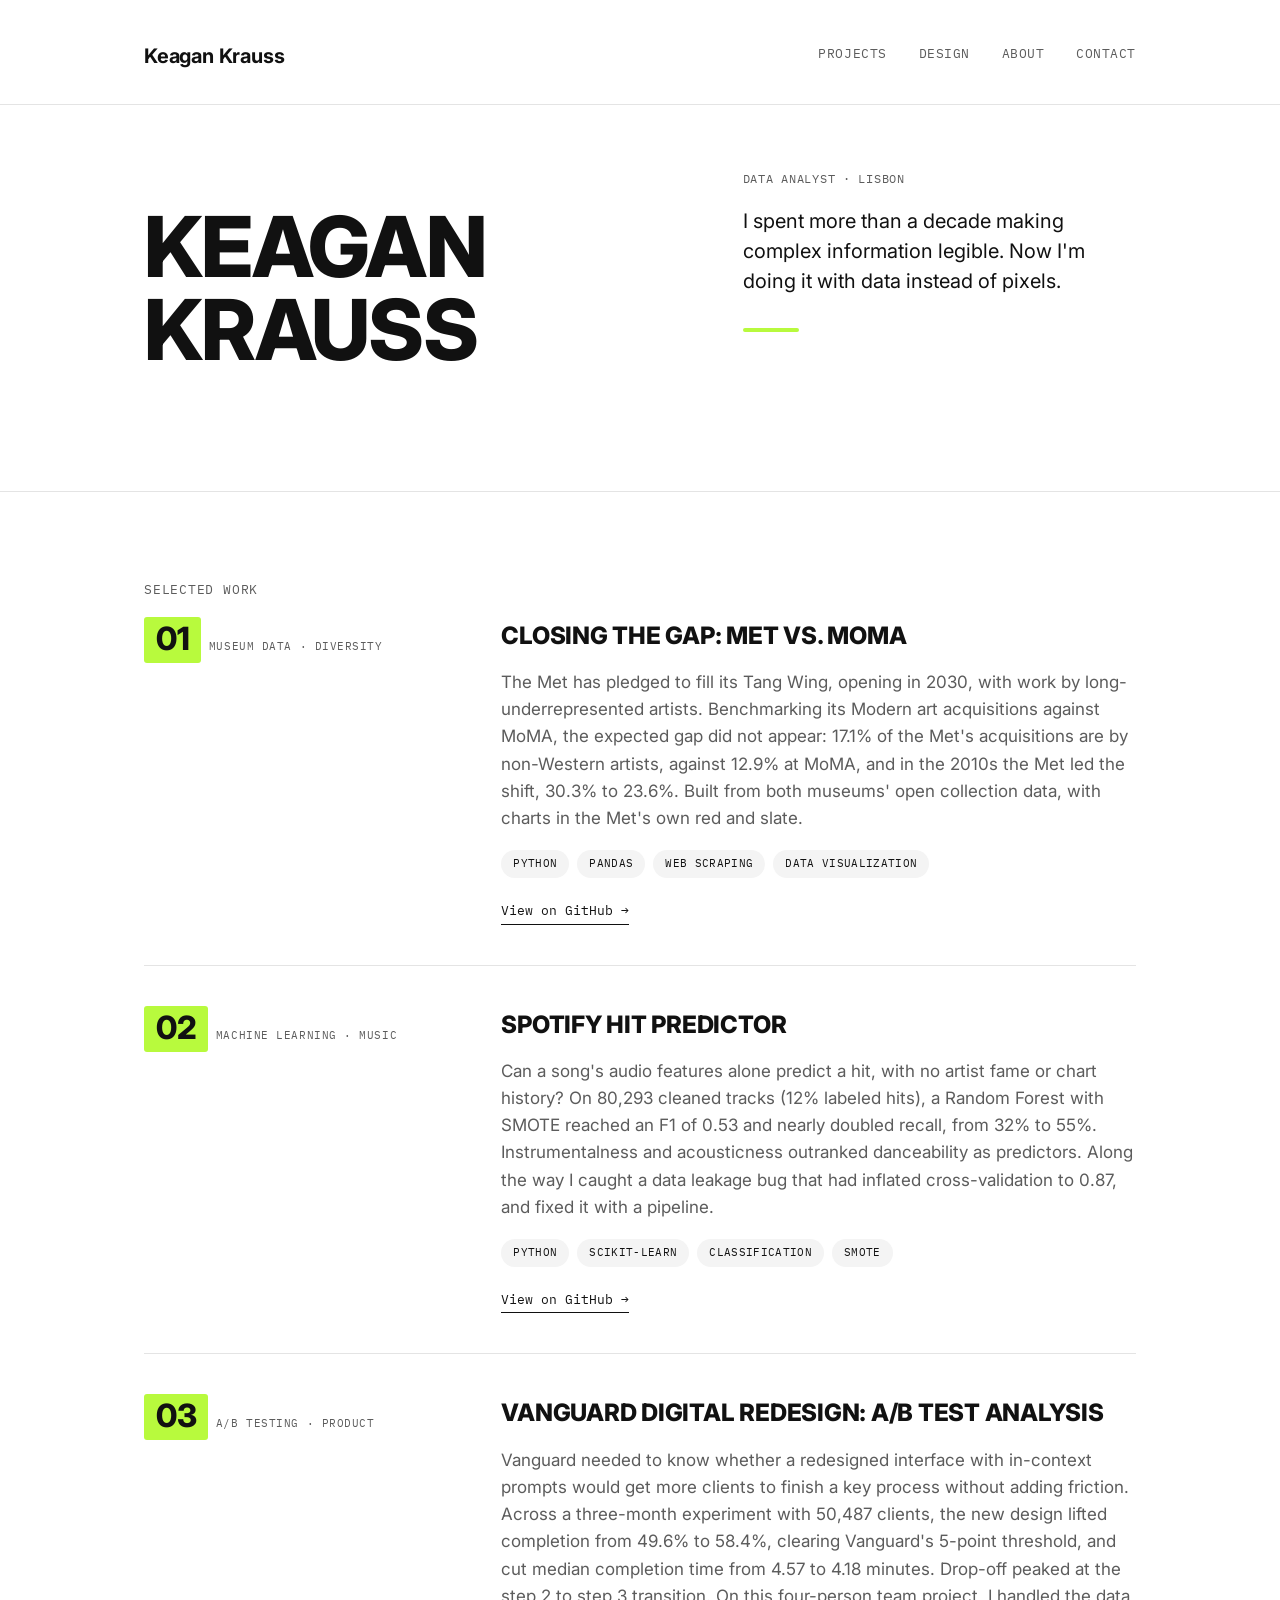
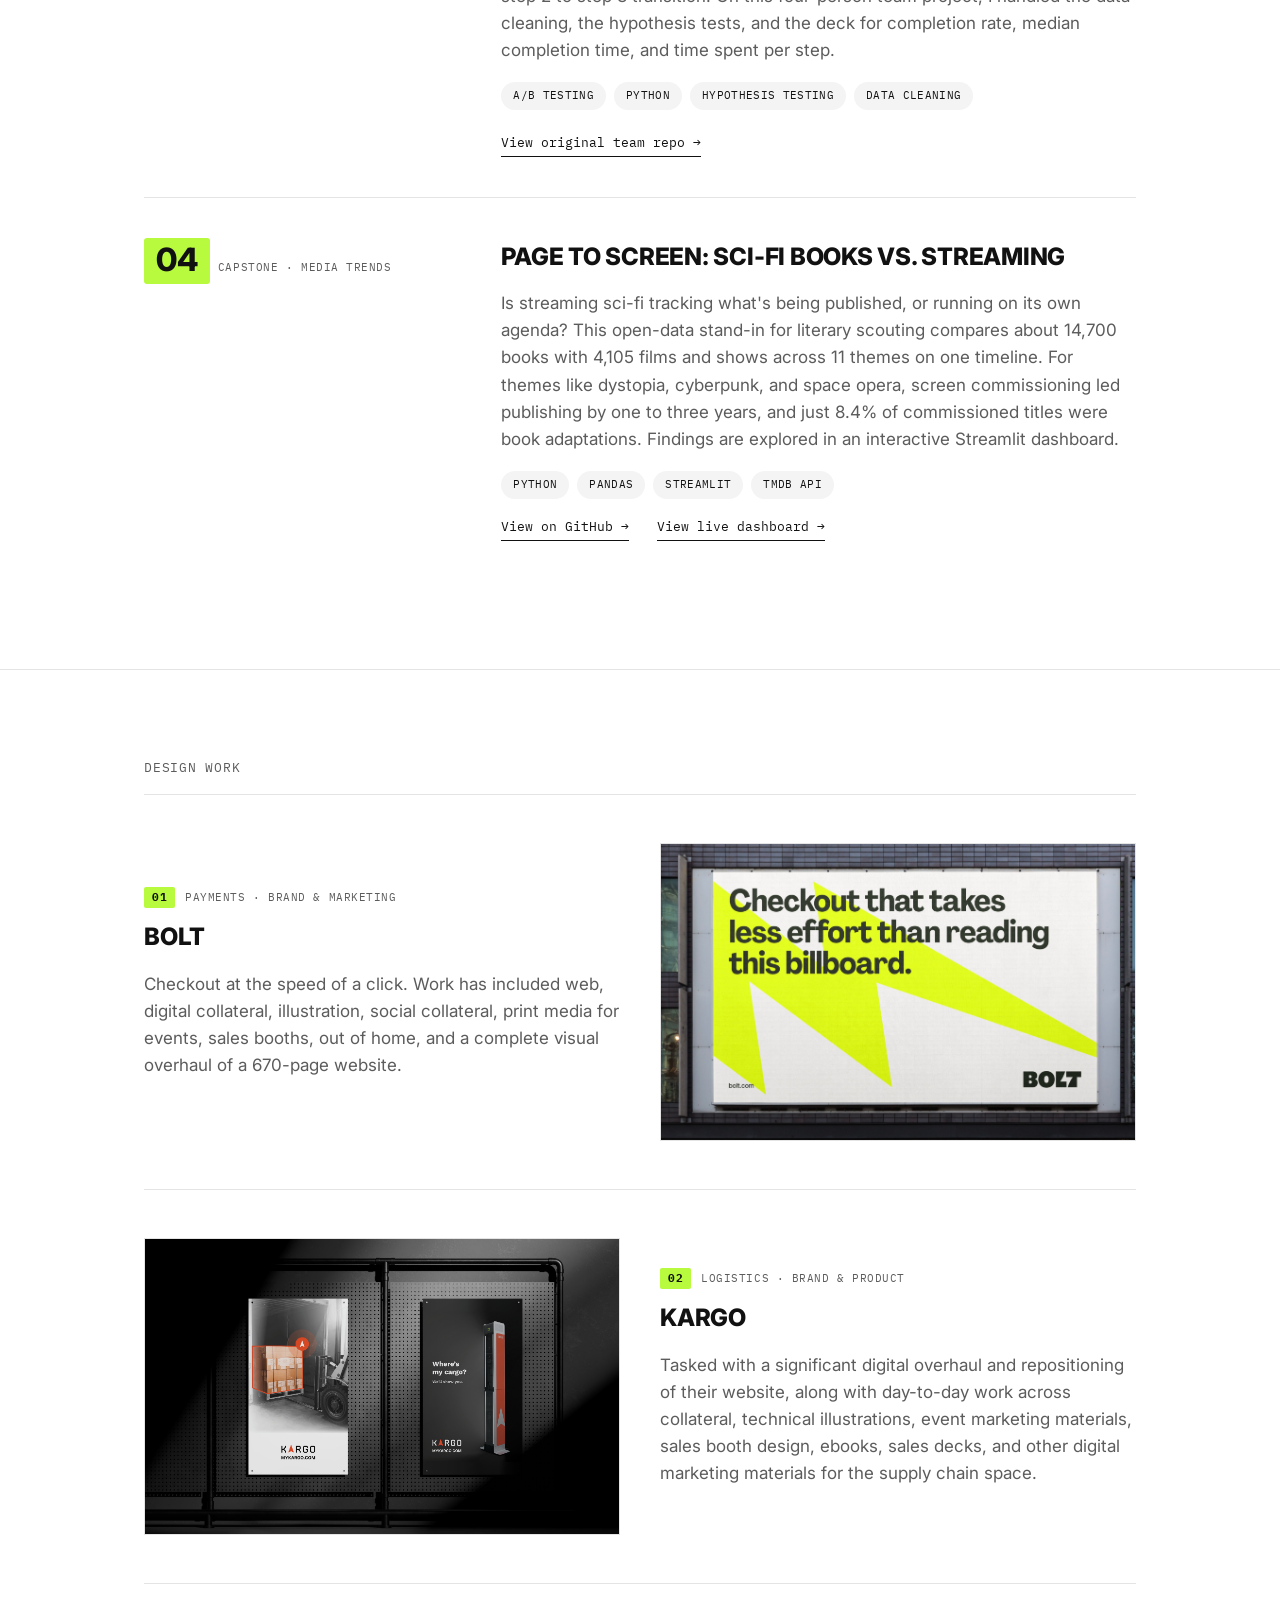
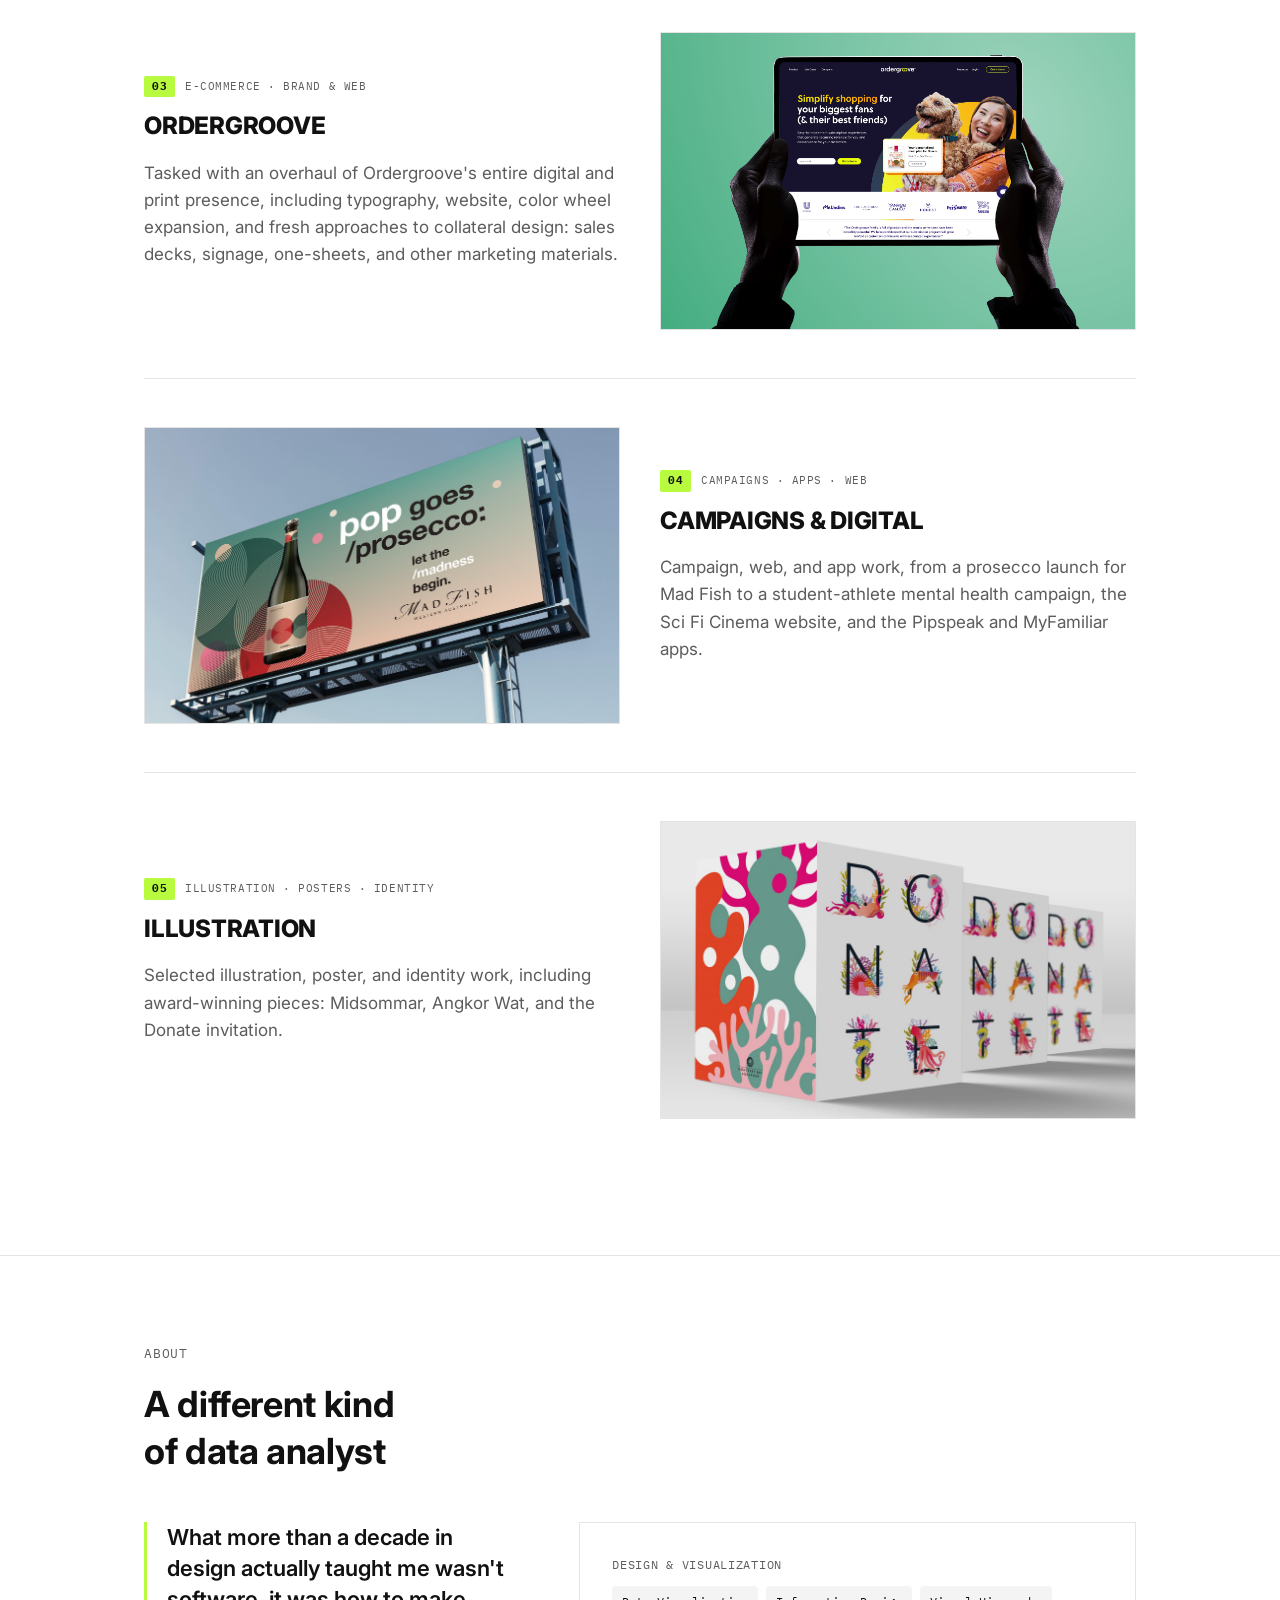
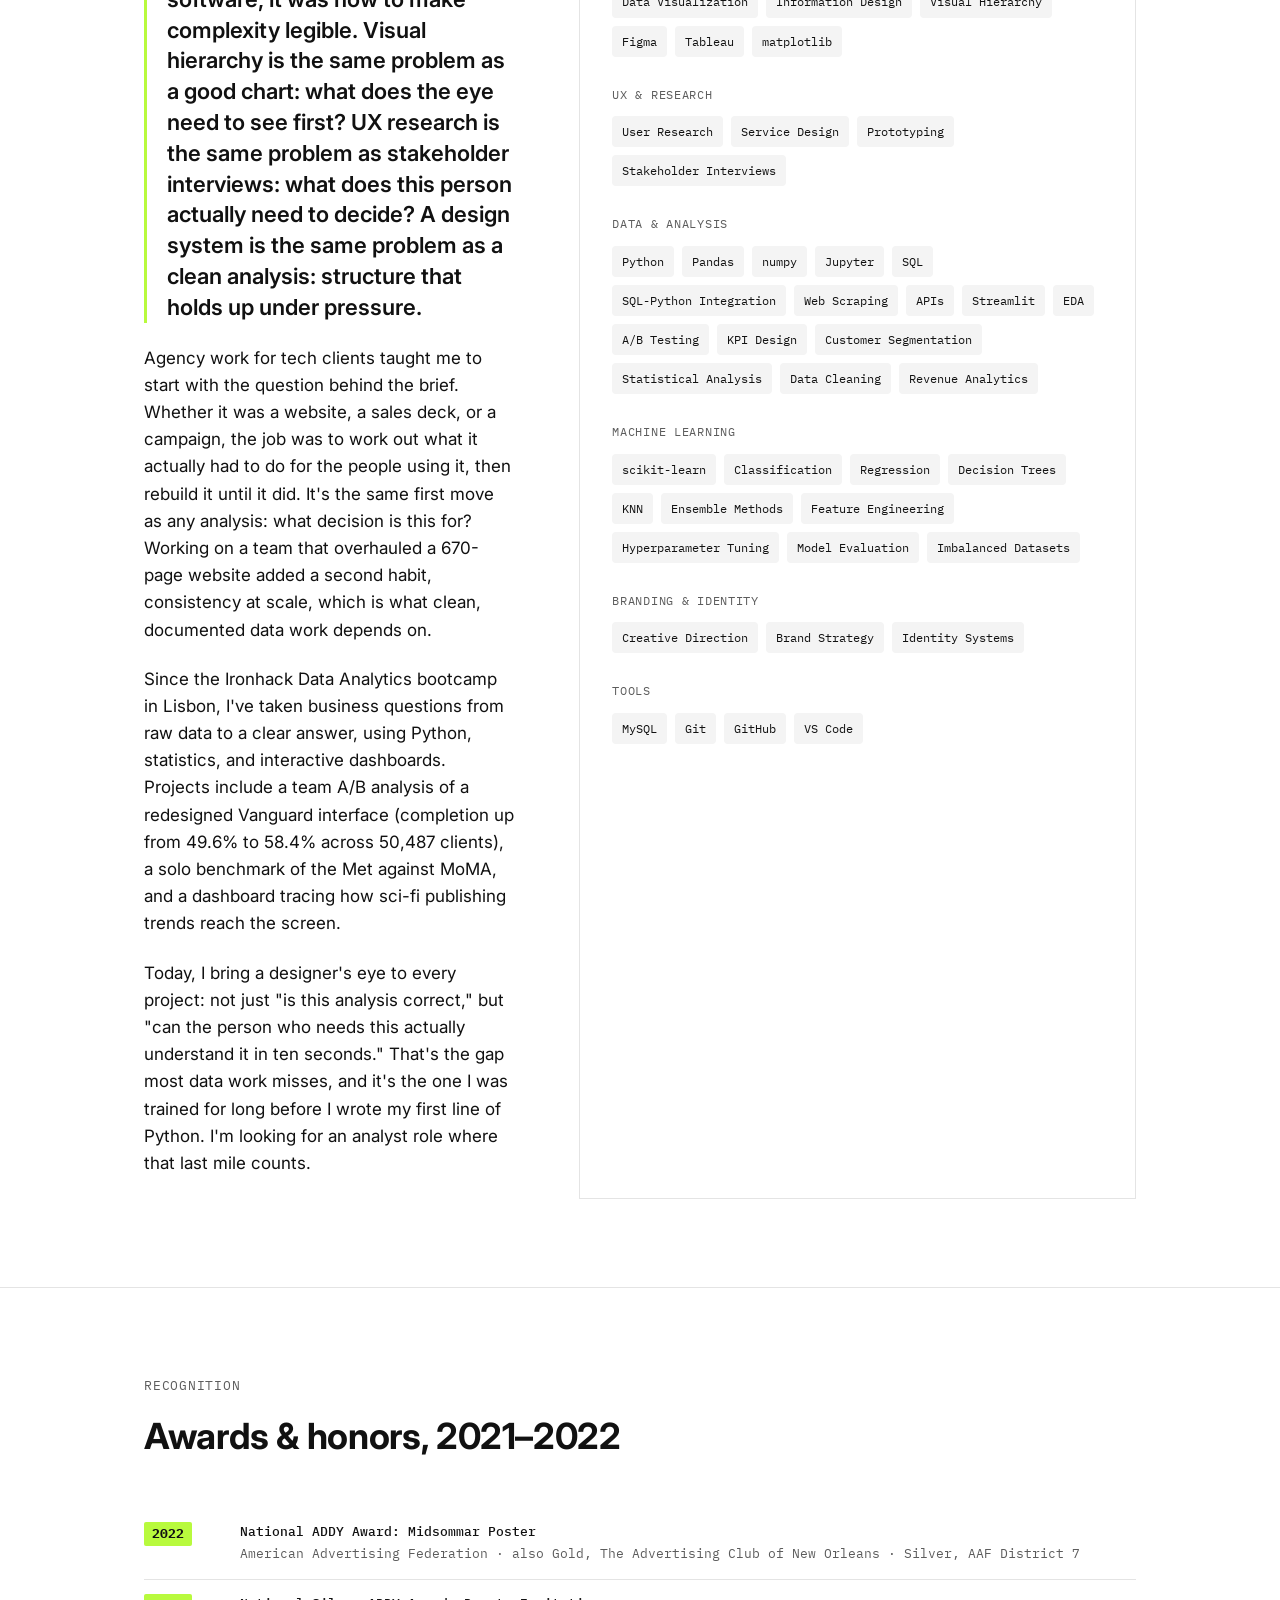
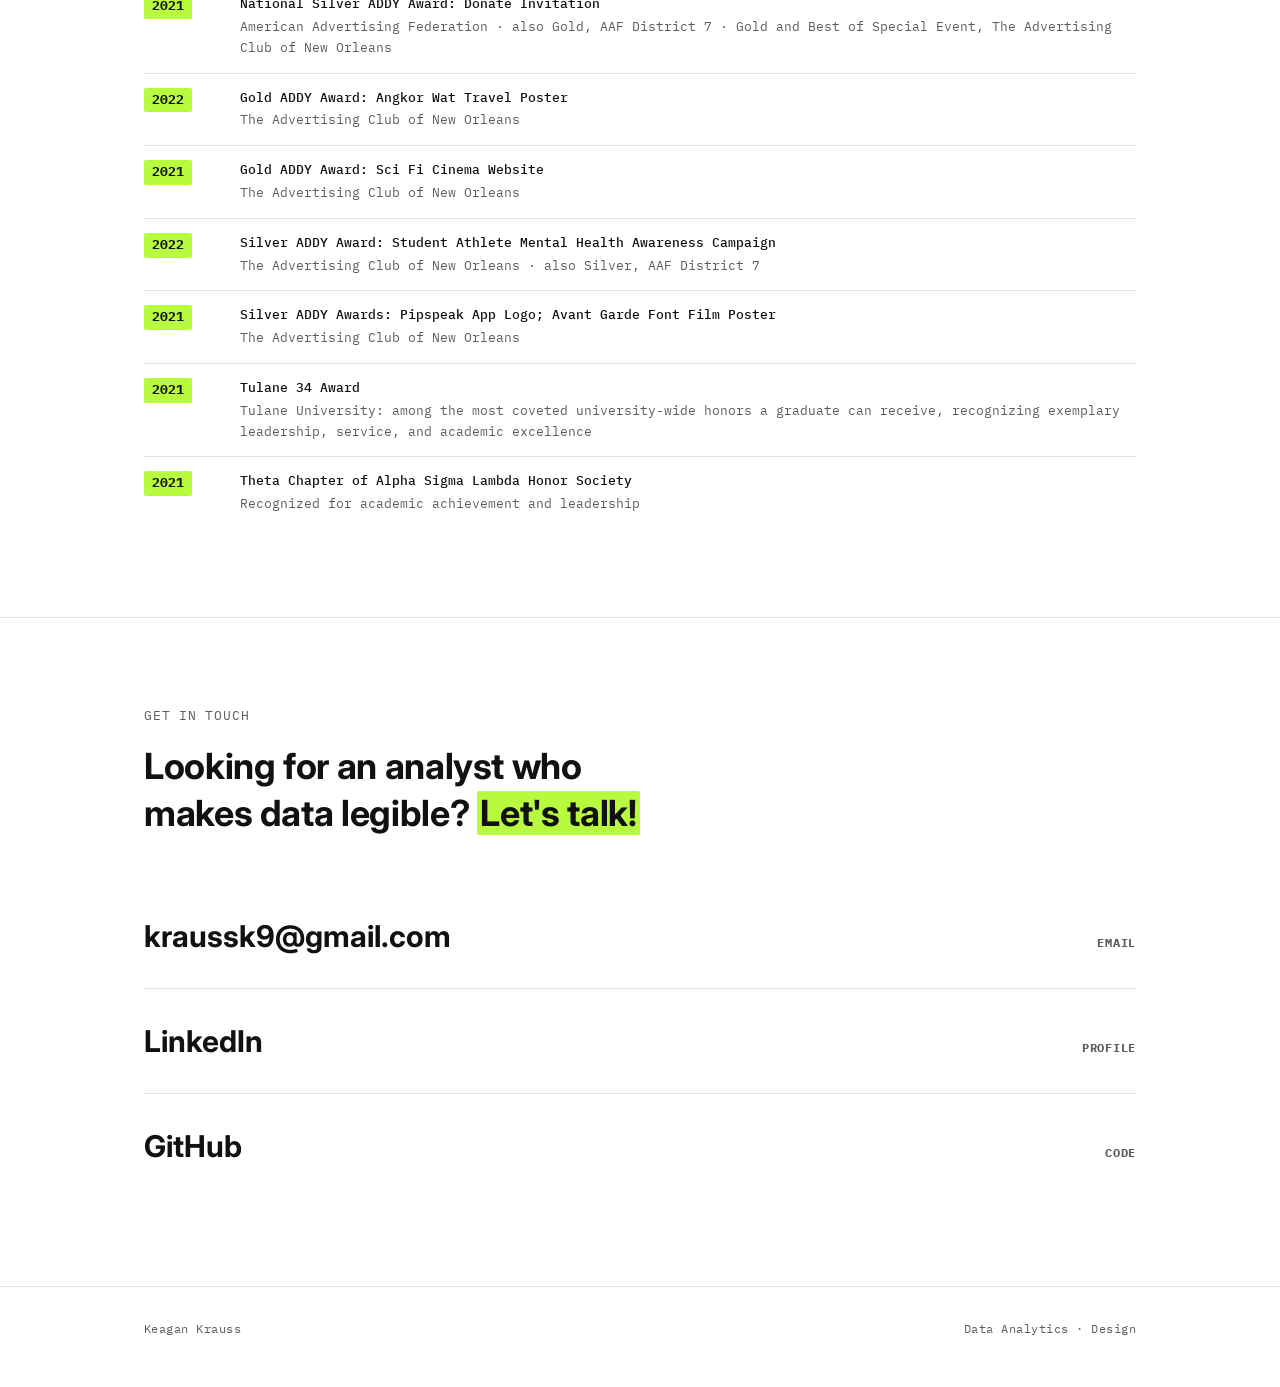
==== index.html @ 99f69b23 "Add files via upload" ====
<!DOCTYPE html>
<html lang="en">
<head>
<meta charset="UTF-8">
<meta name="viewport" content="width=device-width, initial-scale=1.0">
<title>Keagan Krauss | Data Analyst</title>
<meta name="description" content="Keagan Krauss, data analyst with more than a decade of design experience. Projects, design work, and background.">
<link rel="preconnect" href="https://fonts.googleapis.com">
<link rel="preconnect" href="https://fonts.gstatic.com" crossorigin>
<link href="https://fonts.googleapis.com/css2?family=Inter:wght@400;500;600;700;800&family=IBM+Plex+Mono:wght@400;500&display=swap" rel="stylesheet">
<link rel="stylesheet" href="css/style.css">
</head>
<body>

<header class="site-header">
  <div class="wrap">
    <a href="#top" class="wordmark">Keagan <span>Krauss</span></a>
    <nav class="site-nav">
      <a href="#projects">Projects</a>
      <a href="#design">Design</a>
      <a href="#about">About</a>
      <a href="#contact">Contact</a>
    </nav>
  </div>
</header>

<main>

  <!-- ========== HERO ========== -->
  <section class="hero" id="top">
    <div class="wrap">
      <div class="hero-grid">
        <p class="hero-eyebrow">Data Analyst · Lisbon</p>
        <h1 class="hero-name">Keagan<span>Krauss</span></h1>
        <div class="hero-side">
          <p class="hero-lede">
            I spent more than a decade making complex information
            legible. Now I'm doing it with data instead of pixels.
          </p>
          <hr class="hairline">
        </div>
      </div>
    </div>
  </section>

  <!-- ========== PROJECTS ========== -->
  <section id="projects">
    <div class="wrap">
      <p class="section-eyebrow">Selected Work</p>

      <div class="project-list">

        <article class="project-card" id="met-analysis">
          <div class="project-meta">
            <span class="index">01</span>
            Museum data · Diversity
          </div>
          <div>
            <h2 class="project-title">Closing the Gap: Met vs. MoMA</h2>
            <p class="project-desc">
              The Met has pledged to fill its Tang Wing, opening in 2030, with work by long-underrepresented artists. Benchmarking its Modern art acquisitions against MoMA, the expected gap did not appear: 17.1% of the Met's acquisitions are by non-Western artists, against 12.9% at MoMA, and in the 2010s the Met led the shift, 30.3% to 23.6%. Built from both museums' open collection data, with charts in the Met's own red and slate.
            </p>
            <ul class="project-tags">
              <li>Python</li>
              <li>Pandas</li>
              <li>Web Scraping</li>
              <li>Data Visualization</li>
            </ul>
            <a class="project-link" href="https://github.com/kraussk9/Met-Strategic-Acquisition-Analysis" target="_blank" rel="noopener">View on GitHub →</a>
          </div>
        </article>

        <article class="project-card" id="spotify-predictor">
          <div class="project-meta">
            <span class="index">02</span>
            Machine learning · Music
          </div>
          <div>
            <h2 class="project-title">Spotify Hit Predictor</h2>
            <p class="project-desc">
              Can a song's audio features alone predict a hit, with no artist fame or chart history? On 80,293 cleaned tracks (12% labeled hits), a Random Forest with SMOTE reached an F1 of 0.53 and nearly doubled recall, from 32% to 55%. Instrumentalness and acousticness outranked danceability as predictors. Along the way I caught a data leakage bug that had inflated cross-validation to 0.87, and fixed it with a pipeline.
            </p>
            <ul class="project-tags">
              <li>Python</li>
              <li>scikit-learn</li>
              <li>Classification</li>
              <li>SMOTE</li>
            </ul>
            <a class="project-link" href="https://github.com/kraussk9/spotify-hit-predictor" target="_blank" rel="noopener">View on GitHub →</a>
          </div>
        </article>

        <article class="project-card" id="vanguard-redesign">
          <div class="project-meta">
            <span class="index">03</span>
            A/B testing · Product
          </div>
          <div>
            <h2 class="project-title">Vanguard Digital Redesign: A/B Test Analysis</h2>
            <p class="project-desc">
              Vanguard needed to know whether a redesigned interface with
              in-context prompts would get more clients to finish a key
              process without adding friction. Across a three-month
              experiment with 50,487 clients, the new design lifted
              completion from 49.6% to 58.4%, clearing Vanguard's 5-point
              threshold, and cut median completion time from 4.57 to 4.18
              minutes. Drop-off peaked at the step 2 to step 3 transition.
              On this four-person team project, I handled the data
              cleaning, the hypothesis tests, and the deck for completion
              rate, median completion time, and time spent per step.
            </p>
            <ul class="project-tags">
              <li>A/B Testing</li>
              <li>Python</li>
              <li>Hypothesis Testing</li>
              <li>Data Cleaning</li>
            </ul>
            <a class="project-link" href="https://github.com/mocihu-source/Week-5-6-Project--EDA-and-Inferential-Stats" target="_blank" rel="noopener">View original team repo →</a>
          </div>
        </article>

        <article class="project-card" id="scifi-capstone">
          <div class="project-meta">
            <span class="index">04</span>
            Capstone · Media trends
          </div>
          <div>
            <h2 class="project-title">Page to Screen: Sci-Fi Books vs. Streaming</h2>
            <p class="project-desc">
              Is streaming sci-fi tracking what's being published, or running on its own agenda? This open-data stand-in for literary scouting compares about 14,700 books with 4,105 films and shows across 11 themes on one timeline. For themes like dystopia, cyberpunk, and space opera, screen commissioning led publishing by one to three years, and just 8.4% of commissioned titles were book adaptations. Findings are explored in an interactive Streamlit dashboard.
            </p>
            <ul class="project-tags">
              <li>Python</li>
              <li>Pandas</li>
              <li>Streamlit</li>
              <li>TMDb API</li>
            </ul>
            <div class="project-links">
              <a class="project-link" href="https://github.com/kraussk9/page-to-screen" target="_blank" rel="noopener">View on GitHub →</a>
              <a class="project-link" href="https://page-to-screen.streamlit.app/" target="_blank" rel="noopener">View live dashboard →</a>
            </div>
          </div>
        </article>

      </div>
    </div>
  </section>

  <!-- ========== DESIGN ========== -->
  <section id="design">
    <div class="wrap">
      <p class="section-eyebrow">Design Work</p>

      <article class="design-card" data-project="bolt">
        <div class="media-frame">
          <img src="images/boltbillboard.jpg" alt="Bolt billboard campaign">
        </div>
        <div>
          <p class="design-meta"><span class="index">01</span> Payments · Brand &amp; Marketing</p>
          <h3 class="project-title">Bolt</h3>
          <p class="project-desc">
            Checkout at the speed of a click. Work has included web,
            digital collateral, illustration, social collateral, print
            media for events, sales booths, out of home, and a complete
            visual overhaul of a 670-page website.
          </p>
        </div>
      </article>

      <article class="design-card" data-project="kargo">
        <div class="media-frame">
          <img src="images/kargosignage.jpg" alt="Kargo dock signage and product work">
        </div>
        <div>
          <p class="design-meta"><span class="index">02</span> Logistics · Brand &amp; Product</p>
          <h3 class="project-title">Kargo</h3>
          <p class="project-desc">
            Tasked with a significant digital overhaul and repositioning
            of their website, along with day-to-day work across
            collateral, technical illustrations, event marketing
            materials, sales booth design, ebooks, sales decks, and other
            digital marketing materials for the supply chain space.
          </p>
        </div>
      </article>

      <article class="design-card" data-project="ordergroove">
        <div class="media-frame">
          <img src="images/ordergroovewebsite.jpg" alt="Ordergroove website design">
        </div>
        <div>
          <p class="design-meta"><span class="index">03</span> E-commerce · Brand &amp; Web</p>
          <h3 class="project-title">Ordergroove</h3>
          <p class="project-desc">
            Tasked with an overhaul of Ordergroove's entire digital and
            print presence, including typography, website, color wheel
            expansion, and fresh approaches to collateral design: sales
            decks, signage, one-sheets, and other marketing materials.
          </p>
        </div>
      </article>

      <article class="design-card" data-project="campaigns">
        <div class="media-frame">
          <img src="images/madfishbillboard.jpg" alt="Mad Fish prosecco billboard campaign">
        </div>
        <div>
          <p class="design-meta"><span class="index">04</span> Campaigns · Apps · Web</p>
          <h3 class="project-title">Campaigns &amp; Digital</h3>
          <p class="project-desc">
            Campaign, web, and app work, from a prosecco launch for Mad
            Fish to a student-athlete mental health campaign, the Sci Fi
            Cinema website, and the Pipspeak and MyFamiliar apps.
          </p>
        </div>
      </article>

      <article class="design-card" data-project="illustration">
        <div class="media-frame">
          <img src="images/donateinvitation.jpg" alt="Illustrated Donate invitation">
        </div>
        <div>
          <p class="design-meta"><span class="index">05</span> Illustration · Posters · Identity</p>
          <h3 class="project-title">Illustration</h3>
          <p class="project-desc">
            Selected illustration, poster, and identity work, including
            award-winning pieces: Midsommar, Angkor Wat, and the Donate
            invitation.
          </p>
        </div>
      </article>

    </div>
  </section>

  <!-- ========== ABOUT ========== -->
  <section id="about">
    <div class="wrap">
      <p class="section-eyebrow">About</p>
      <h2 class="section-title" style="max-width: 16ch;">A different kind of data analyst</h2>

      <div class="about-grid">
        <div class="about-body">
          <p class="pull-quote">
            What more than a decade in design actually taught me wasn't
            software, it was how to make complexity legible. Visual hierarchy is the same
            problem as a good chart: what does the eye need to see first?
            UX research is the same problem as stakeholder interviews:
            what does this person actually need to decide? A design
            system is the same problem as a clean analysis: structure
            that holds up under pressure.
          </p>

          <p>
            Agency work for tech clients taught me to start with the
            question behind the brief. Whether it was a website, a sales
            deck, or a campaign, the job was to work out what it actually
            had to do for the people using it, then rebuild it until it
            did. It's the same first move as any analysis: what decision
            is this for? Working on a team that overhauled a 670-page
            website added a second habit, consistency at scale, which is
            what clean, documented data work depends on.
          </p>
          <p>
            Since the Ironhack Data Analytics bootcamp in Lisbon, I've
            taken business questions from raw data to a clear answer,
            using Python, statistics, and interactive dashboards. Projects
            include a team A/B analysis of a redesigned Vanguard interface
            (completion up from 49.6% to 58.4% across 50,487 clients), a
            solo benchmark of the Met against MoMA, and a dashboard
            tracing how sci-fi publishing trends reach the screen.
          </p>
          <p>
            Today, I bring a designer's eye to every project: not just
            "is this analysis correct," but "can the person who needs this
            actually understand it in ten seconds." That's the gap most
            data work misses, and it's the one I was trained for long
            before I wrote my first line of Python. I'm looking for an
            analyst role where that last mile counts.
          </p>
        </div>

        <div class="skills-panel">
          <div class="skills-group">
            <p class="skills-group-label">Design &amp; Visualization</p>
            <ul class="skills-tags">
              <li>Data Visualization</li>
              <li>Information Design</li>
              <li>Visual Hierarchy</li>
              <li>Figma</li>
              <li>Tableau</li>
              <li>matplotlib</li>
            </ul>
          </div>
          <div class="skills-group">
            <p class="skills-group-label">UX &amp; Research</p>
            <ul class="skills-tags">
              <li>User Research</li>
              <li>Service Design</li>
              <li>Prototyping</li>
              <li>Stakeholder Interviews</li>
            </ul>
          </div>
          <div class="skills-group">
            <p class="skills-group-label">Data &amp; Analysis</p>
            <ul class="skills-tags">
              <li>Python</li>
              <li>Pandas</li>
              <li>numpy</li>
              <li>Jupyter</li>
              <li>SQL</li>
              <li>SQL-Python Integration</li>
              <li>Web Scraping</li>
              <li>APIs</li>
              <li>Streamlit</li>
              <li>EDA</li>
              <li>A/B Testing</li>
              <li>KPI Design</li>
              <li>Customer Segmentation</li>
              <li>Statistical Analysis</li>
              <li>Data Cleaning</li>
              <li>Revenue Analytics</li>
            </ul>
          </div>
          <div class="skills-group">
            <p class="skills-group-label">Machine Learning</p>
            <ul class="skills-tags">
              <li>scikit-learn</li>
              <li>Classification</li>
              <li>Regression</li>
              <li>Decision Trees</li>
              <li>KNN</li>
              <li>Ensemble Methods</li>
              <li>Feature Engineering</li>
              <li>Hyperparameter Tuning</li>
              <li>Model Evaluation</li>
              <li>Imbalanced Datasets</li>
            </ul>
          </div>
          <div class="skills-group">
            <p class="skills-group-label">Branding &amp; Identity</p>
            <ul class="skills-tags">
              <li>Creative Direction</li>
              <li>Brand Strategy</li>
              <li>Identity Systems</li>
            </ul>
          </div>
          <div class="skills-group">
            <p class="skills-group-label">Tools</p>
            <ul class="skills-tags">
              <li>MySQL</li>
              <li>Git</li>
              <li>GitHub</li>
              <li>VS Code</li>
            </ul>
          </div>
        </div>
      </div>
    </div>
  </section>

  <section>
    <div class="wrap">
      <p class="section-eyebrow">Recognition</p>
      <h2 class="section-title">Awards &amp; honors, 2021–2022</h2>
      <ul class="recognition-list">
        <li>
          <span class="year">2022</span>
          <span>
            <span class="award-name">National ADDY Award: Midsommar Poster</span>
            <span class="award-org">American Advertising Federation · also Gold, The Advertising Club of New Orleans · Silver, AAF District 7</span>
          </span>
        </li>
        <li>
          <span class="year">2021</span>
          <span>
            <span class="award-name">National Silver ADDY Award: Donate Invitation</span>
            <span class="award-org">American Advertising Federation · also Gold, AAF District 7 · Gold and Best of Special Event, The Advertising Club of New Orleans</span>
          </span>
        </li>
        <li>
          <span class="year">2022</span>
          <span>
            <span class="award-name">Gold ADDY Award: Angkor Wat Travel Poster</span>
            <span class="award-org">The Advertising Club of New Orleans</span>
          </span>
        </li>
        <li>
          <span class="year">2021</span>
          <span>
            <span class="award-name">Gold ADDY Award: Sci Fi Cinema Website</span>
            <span class="award-org">The Advertising Club of New Orleans</span>
          </span>
        </li>
        <li>
          <span class="year">2022</span>
          <span>
            <span class="award-name">Silver ADDY Award: Student Athlete Mental Health Awareness Campaign</span>
            <span class="award-org">The Advertising Club of New Orleans · also Silver, AAF District 7</span>
          </span>
        </li>
        <li>
          <span class="year">2021</span>
          <span>
            <span class="award-name">Silver ADDY Awards: Pipspeak App Logo; Avant Garde Font Film Poster</span>
            <span class="award-org">The Advertising Club of New Orleans</span>
          </span>
        </li>
        <li>
          <span class="year">2021</span>
          <span>
            <span class="award-name">Tulane 34 Award</span>
            <span class="award-org">Tulane University: among the most coveted university-wide honors a graduate can receive, recognizing exemplary leadership, service, and academic excellence</span>
          </span>
        </li>
        <li>
          <span class="year">2021</span>
          <span>
            <span class="award-name">Theta Chapter of Alpha Sigma Lambda Honor Society</span>
            <span class="award-org">Recognized for academic achievement and leadership</span>
          </span>
        </li>
      </ul>
    </div>
  </section>

  <!-- ========== CONTACT ========== -->
  <section id="contact">
    <div class="wrap">
      <p class="section-eyebrow">Get in touch</p>
      <h2 class="section-title">Looking for an analyst who makes data legible? <span class="highlight">Let's talk!</span></h2>
      <ul class="contact-list">
        <li>
          <a href="mailto:kraussk9@gmail.com">
            <span class="value">kraussk9@gmail.com</span>
            <span class="label">Email</span>
          </a>
        </li>
        <li>
          <a href="https://linkedin.com/in/keaganbkrauss" target="_blank" rel="noopener">
            <span class="value">LinkedIn</span>
            <span class="label">Profile</span>
          </a>
        </li>
        <li>
          <a href="https://github.com/kraussk9" target="_blank" rel="noopener">
            <span class="value">GitHub</span>
            <span class="label">Code</span>
          </a>
        </li>
      </ul>
    </div>
  </section>

</main>

<footer class="site-footer">
  <div class="wrap">
    <span>Keagan Krauss</span>
    <span>Data Analytics · Design</span>
  </div>
</footer>

<!-- ========== PROJECT MODAL ========== -->
<div class="modal-overlay" id="project-modal" hidden>
  <div class="modal-dialog" role="dialog" aria-modal="true" aria-labelledby="modal-title">
    <button class="modal-close" id="modal-close" aria-label="Close">&times;</button>
    <div class="modal-carousel">
      <button class="carousel-prev" id="carousel-prev" aria-label="Previous image">&#8249;</button>
      <div class="carousel-track">
        <img class="carousel-image" id="carousel-image" src="" alt="">
      </div>
      <button class="carousel-next" id="carousel-next" aria-label="Next image">&#8250;</button>
    </div>
    <div class="carousel-dots" id="carousel-dots"></div>
    <div class="modal-body">
      <h3 class="modal-title" id="modal-title"></h3>
      <div class="modal-desc" id="modal-desc"></div>
    </div>
  </div>
</div>

<script>
  // ---- Add more images to any project by adding filenames to its
  // ---- images array below. First image in the array shows first.
  const projectData = {
    bolt: {
      title: "Bolt",
      desc: "Checkout at the speed of a click. It takes about 50 milliseconds for a click to be performed, and in that brief glimpse of time an entire world comes alive. A database has been updated, a ticket has been created, an order is processed. All in a single click. Bolt's shockingly simple checkout means fewer abandoned carts, and more lightning-fast shopping. Every element of the final system reflects the speed of the product, resulting in a brand that's Bolt by name, and bolt by nature.\n\nWork has included web, digital collateral, illustration, social collateral, print media for events, sales booths, out of home, and a complete visual overhaul of a 670-page website.",
      images: [
        "images/boltbillboard.jpg",
        "images/boltbillboard2.jpg",
        "images/boltenvirographics.jpg",
        "images/boltebook.jpg",
        "images/boltmobileweb.jpg",
        "images/boltsocialmedia.jpg"
      ]
    },
    kargo: {
      title: "Kargo",
      desc: "Tasked with a significant digital overhaul and repositioning of their website, along with day-to-day work across collateral, technical illustrations, event marketing materials, sales booth design, ebooks, sales decks, and other digital marketing materials for the supply chain space.",
      images: [
        "images/kargosignage.jpg",
        "images/kargoappgif.gif",
        "images/kargobusinesscards.jpg",
        "images/kargosalesonepagers.jpg",
        "images/kargostyleguide.jpg",
        "images/kargostyleguideinterior.jpg",
        "images/kargowebsitemobileview.jpg"
      ]
    },
    ordergroove: {
      title: "Ordergroove",
      desc: "Tasked with an overhaul of Ordergroove's entire digital and print presence, including typography, website, color wheel expansion, and fresh approaches to collateral design: sales decks, signage, one-sheets, and other marketing materials.",
      images: [
        "images/ordergroovewebsite.jpg",
        "images/ordergroovemobileweb.jpg",
        "images/ordergroovemobileweb2.jpg",
        "images/ordergroovebillboard.jpg",
        "images/ordergroovekiosk.jpg",
        "images/ordergroovebook.jpg",
        "images/ordergroovesocialmedia.jpg"
      ]
    },
    campaigns: {
      title: "Campaigns & Digital",
      desc: "Campaign, web, and app work, from a prosecco launch for Mad Fish to a student-athlete mental health campaign, the Sci Fi Cinema website, and the Pipspeak and MyFamiliar apps.",
      images: [
        "images/madfishbillboard.jpg",
        "images/studentathleteposters.jpg",
        "images/studentathletebillboard.jpg",
        "images/scificinemawebsite.jpg",
        "images/myfamiliarapp.jpg",
        "images/pipspeakapp.jpg",
        "images/pipspeakapp2.jpg"
      ]
    },
    illustration: {
      title: "Illustration",
      desc: "Selected illustration, poster, and identity work, including award-winning pieces: Midsommar, Angkor Wat, and the Donate invitation.",
      images: [
        "images/donateinvitation.jpg",
        "images/midsommarposter.jpg",
        "images/angkorwatposter.jpg",
        "images/haircomesthesunbranding.jpg",
        "images/shakespearefestivalicons.jpg",
        "images/tarotcards.jpg",
        "images/avantgardegothicposter.jpg"
      ]
    }
  };

  const modal = document.getElementById("project-modal");
  const modalTitle = document.getElementById("modal-title");
  const modalDesc = document.getElementById("modal-desc");
  const carouselImage = document.getElementById("carousel-image");
  const carouselDots = document.getElementById("carousel-dots");
  const prevBtn = document.getElementById("carousel-prev");
  const nextBtn = document.getElementById("carousel-next");
  const closeBtn = document.getElementById("modal-close");

  let currentImages = [];
  let currentIndex = 0;

  function renderDots() {
    carouselDots.innerHTML = "";
    currentImages.forEach((_, i) => {
      const dot = document.createElement("button");
      dot.setAttribute("aria-label", "Go to image " + (i + 1));
      if (i === currentIndex) dot.classList.add("active");
      dot.addEventListener("click", () => showImage(i));
      carouselDots.appendChild(dot);
    });
  }

  function showImage(index) {
    currentIndex = (index + currentImages.length) % currentImages.length;
    carouselImage.src = currentImages[currentIndex];
    renderDots();
  }

  function openModal(key) {
    const project = projectData[key];
    if (!project) return;
    modalTitle.textContent = project.title;
    modalDesc.innerHTML = "";
    project.desc.split("\n\n").forEach((text) => {
      const p = document.createElement("p");
      p.textContent = text;
      modalDesc.appendChild(p);
    });
    currentImages = project.images;
    currentIndex = 0;
    showImage(0);
    const hasMultiple = currentImages.length > 1;
    prevBtn.style.display = hasMultiple ? "flex" : "none";
    nextBtn.style.display = hasMultiple ? "flex" : "none";
    modal.hidden = false;
    closeBtn.focus();
    document.body.style.overflow = "hidden";
  }

  function closeModal() {
    modal.hidden = true;
    document.body.style.overflow = "";
  }

  document.querySelectorAll(".design-card").forEach((card) => {
    card.addEventListener("click", () => openModal(card.dataset.project));
  });

  closeBtn.addEventListener("click", closeModal);
  prevBtn.addEventListener("click", () => showImage(currentIndex - 1));
  nextBtn.addEventListener("click", () => showImage(currentIndex + 1));

  modal.addEventListener("click", (e) => {
    if (e.target === modal) closeModal();
  });

  document.addEventListener("keydown", (e) => {
    if (modal.hidden) return;
    if (e.key === "Escape") closeModal();
    if (e.key === "ArrowLeft") showImage(currentIndex - 1);
    if (e.key === "ArrowRight") showImage(currentIndex + 1);
  });
</script>

<script>
  // ---- Scroll-spy: highlights the nav item for whichever section
  // ---- is currently in view, with a rootMargin that accounts for
  // ---- the sticky header height.
  const spySections = document.querySelectorAll("main section[id]");
  const navLinks = document.querySelectorAll(".site-nav a");

  function setActiveNav(id) {
    navLinks.forEach((link) => {
      if (link.getAttribute("href") === "#" + id) {
        link.setAttribute("aria-current", "page");
      } else {
        link.removeAttribute("aria-current");
      }
    });
  }

  const spyObserver = new IntersectionObserver(
    (entries) => {
      entries.forEach((entry) => {
        if (entry.isIntersecting) {
          setActiveNav(entry.target.id);
        }
      });
    },
    { rootMargin: "-110px 0px -60% 0px", threshold: 0 }
  );

  spySections.forEach((section) => spyObserver.observe(section));
</script>

</body>
</html>
---- css/style.css ----
/* ============================================
   Keagan Krauss: Portfolio
   Design tokens: white/black base, lime as a shape-only
   accent (never text), cobalt for interaction states
   ============================================ */

:root {
  --white: #FFFFFF;
  --ink: #111111;
  --grey: #5C5C5C;
  --line: #E4E4E4;
  --surface: #F4F4F4;

  --lime: #B8FA3D;
  --cobalt: #2A3FE0;

  --font-body: 'Inter', -apple-system, BlinkMacSystemFont, sans-serif;
  --font-mono: 'IBM Plex Mono', 'Courier New', monospace;

  --max-width: 1120px;
  --gutter: clamp(24px, 5vw, 72px);
}

* {
  box-sizing: border-box;
}

html {
  scroll-behavior: smooth;
}

body {
  margin: 0;
  background: var(--white);
  color: var(--ink);
  font-family: var(--font-body);
  font-size: 17px;
  line-height: 1.6;
  -webkit-font-smoothing: antialiased;
}

@media (prefers-reduced-motion: reduce) {
  html { scroll-behavior: auto; }
  * { animation: none !important; transition: none !important; }
}

a {
  color: inherit;
  text-decoration: none;
}

a:focus-visible,
button:focus-visible {
  outline: 2px solid var(--cobalt);
  outline-offset: 3px;
}

img {
  max-width: 100%;
  display: block;
}

.wrap {
  max-width: var(--max-width);
  margin: 0 auto;
  padding-left: var(--gutter);
  padding-right: var(--gutter);
}

/* Highlighter swipe: the only place color touches text-adjacent content */
.highlight {
  background: var(--lime);
  color: var(--ink);
  padding: 0 0.1em;
  border-radius: 2px;
  box-decoration-break: clone;
  -webkit-box-decoration-break: clone;
}

/* ---------- Header / Nav ---------- */

.site-header {
  padding: 40px 0 32px;
  border-bottom: 1px solid var(--line);
  position: sticky;
  top: 0;
  background: var(--white);
  z-index: 10;
}

.site-header .wrap {
  display: flex;
  align-items: center;
  justify-content: space-between;
  flex-wrap: wrap;
  gap: 16px;
}

.wordmark {
  font-family: var(--font-body);
  font-size: 20px;
  font-weight: 700;
  letter-spacing: -0.01em;
}

.wordmark span {
  font-weight: 700;
}

.site-nav {
  display: flex;
  gap: 32px;
  font-family: var(--font-mono);
  font-size: 13px;
  letter-spacing: 0.04em;
  text-transform: uppercase;
}

.site-nav a {
  position: relative;
  padding-bottom: 4px;
  color: var(--grey);
  transition: color 0.2s ease;
}

.site-nav a:hover,
.site-nav a[aria-current="page"] {
  color: var(--ink);
}

.site-nav a[aria-current="page"]::after {
  content: "";
  position: absolute;
  left: 0;
  right: 0;
  bottom: -1px;
  height: 2px;
  background: var(--lime);
}

/* ---------- Hero (bold minimal type) ---------- */

.hero {
  padding: 64px 0 96px;
}

.hero-grid {
  display: grid;
  grid-template-columns: 1.4fr 1fr;
  column-gap: 48px;
  row-gap: 0;
  align-items: start;
}

/* Row 1 holds only the eyebrow (right column). Row 2 holds the name and
   the paragraph, so their tops line up by structure, not by guesswork. */
.hero-eyebrow { grid-column: 2; grid-row: 1; }
.hero-name    { grid-column: 1; grid-row: 2; }
.hero-side    { grid-column: 2; grid-row: 2; }

.hero-name {
  font-family: var(--font-body);
  font-weight: 800;
  font-size: clamp(64px, 10vw, 148px);
  line-height: 0.92;
  letter-spacing: -0.03em;
  margin: 0;
  text-transform: uppercase;
}

.hero-name span {
  display: block;
}

.hero-side {
  padding-bottom: 12px;
}

.hero-eyebrow {
  font-family: var(--font-mono);
  font-size: 12px;
  letter-spacing: 0.06em;
  text-transform: uppercase;
  color: var(--grey);
  margin: 0 0 18px;
}

.hero-lede {
  font-family: var(--font-body);
  font-weight: 400;
  font-size: 20px;
  line-height: 1.5;
  color: var(--ink);
  margin: 0 0 32px;
}

.hero h1 {
  font-family: var(--font-body);
  font-weight: 800;
  font-size: clamp(44px, 7vw, 84px);
  line-height: 0.98;
  letter-spacing: -0.02em;
  text-transform: uppercase;
  margin: 0 0 24px;
  max-width: 16ch;
}

.hairline {
  border: none;
  background: var(--lime);
  width: 56px;
  height: 4px;
  margin: 0 0 32px;
  border-radius: 2px;
}

.hero-links {
  display: flex;
  gap: 24px;
  font-family: var(--font-mono);
  font-size: 13px;
  letter-spacing: 0.03em;
  flex-wrap: wrap;
}

.hero-links a {
  border-bottom: 1px solid var(--ink);
  padding-bottom: 2px;
  transition: border-color 0.2s ease, color 0.2s ease;
}

.hero-links a:hover {
  border-color: var(--cobalt);
  color: var(--cobalt);
}

@media (max-width: 760px) {
  .hero-grid {
    grid-template-columns: 1fr;
  }

  .hero-eyebrow,
  .hero-name,
  .hero-side {
    grid-column: 1;
    grid-row: auto;
  }

  .hero-name {
    margin-top: 8px;
  }
}

/* ---------- Section framing ---------- */

section {
  padding: 88px 0;
}

section + section {
  border-top: 1px solid var(--line);
}

.section-eyebrow {
  font-family: var(--font-mono);
  font-size: 13px;
  letter-spacing: 0.06em;
  text-transform: uppercase;
  color: var(--grey);
  margin: 0 0 16px;
}

.section-title {
  font-family: var(--font-body);
  font-weight: 700;
  letter-spacing: -0.01em;
  font-size: clamp(26px, 3.5vw, 36px);
  line-height: 1.3;
  margin: 0 0 48px;
  max-width: 32ch;
  text-wrap: balance;
}

/* Keep the call-to-action highlight in one piece instead of splitting across lines */
.section-title .highlight {
  white-space: nowrap;
}

/* ---------- Project cards ---------- */

.project-list {
  display: flex;
  flex-direction: column;
}

.project-card {
  display: grid;
  grid-template-columns: minmax(0, 0.7fr) minmax(0, 1.4fr);
  gap: 40px;
  padding: 40px 0;
  border-top: 1px solid var(--line);
}

.project-card:first-child {
  border-top: none;
  padding-top: 0;
}

.project-meta {
  font-family: var(--font-mono);
  font-size: 11px;
  letter-spacing: 0.05em;
  color: var(--grey);
  text-transform: uppercase;
}

.project-meta .index {
  display: inline-block;
  background: var(--lime);
  color: var(--ink);
  font-size: 32px;
  font-weight: 800;
  font-family: var(--font-body);
  letter-spacing: -0.01em;
  line-height: 1;
  padding: 6px 12px 8px;
  border-radius: 3px;
  margin-bottom: 10px;
}

.project-title {
  font-family: var(--font-body);
  font-weight: 800;
  font-size: 24px;
  letter-spacing: -0.01em;
  text-transform: uppercase;
  margin: 0 0 14px;
}

.project-desc {
  color: var(--grey);
  margin: 0 0 18px;
  max-width: 58ch;
}

.project-tags {
  display: flex;
  flex-wrap: wrap;
  gap: 8px;
  margin: 0 0 18px;
  padding: 0;
  list-style: none;
}

.project-tags li {
  font-family: var(--font-mono);
  font-size: 11px;
  letter-spacing: 0.03em;
  text-transform: uppercase;
  color: var(--ink);
  background: var(--surface);
  border-radius: 999px;
  padding: 5px 12px;
}

.project-links {
  display: flex;
  flex-wrap: wrap;
  gap: 10px 28px;
}

.project-link {
  display: inline-flex;
  align-items: center;
  gap: 8px;
  font-family: var(--font-mono);
  font-size: 13px;
  color: var(--ink);
  border-bottom: 1px solid var(--ink);
  padding-bottom: 2px;
  transition: border-color 0.2s ease, color 0.2s ease;
}

.project-link:hover {
  color: var(--cobalt);
  border-color: var(--cobalt);
}

@media (max-width: 760px) {
  .project-card {
    grid-template-columns: 1fr;
    gap: 20px;
  }
}

/* ---------- About page ---------- */

.about-grid {
  display: grid;
  grid-template-columns: minmax(0, 0.8fr) minmax(0, 1.2fr);
  gap: 64px;
}

.about-portrait {
  aspect-ratio: 4 / 5;
  background: var(--surface);
  border: 1px solid var(--line);
  display: flex;
  align-items: center;
  justify-content: center;
  font-family: var(--font-mono);
  font-size: 12px;
  color: var(--grey);
  text-align: center;
  padding: 24px;
}

.about-body p {
  margin: 0 0 22px;
  max-width: 60ch;
}

.about-body p:first-child {
  font-family: var(--font-body);
  font-weight: 600;
  font-size: 22px;
  color: var(--ink);
}

@media (max-width: 760px) {
  .about-grid {
    grid-template-columns: 1fr;
  }
}

/* ---------- Contact ---------- */

.contact-list {
  list-style: none;
  padding: 0;
  margin: 0;
  display: flex;
  flex-direction: column;
}

.contact-list li {
  border-top: 1px solid var(--line);
}

.contact-list li:first-child {
  border-top: none;
}

.contact-list a {
  display: flex;
  align-items: baseline;
  justify-content: space-between;
  gap: 24px;
  padding: 28px 0;
  font-family: var(--font-body);
  font-weight: 700;
  font-size: clamp(22px, 3vw, 30px);
}

.contact-list .label {
  font-family: var(--font-mono);
  font-size: 12px;
  letter-spacing: 0.06em;
  text-transform: uppercase;
  color: var(--grey);
}

.contact-list a:hover .value {
  color: var(--cobalt);
}

.value {
  transition: color 0.2s ease;
}

/* ---------- Recognition / awards ---------- */

.recognition-list {
  list-style: none;
  padding: 0;
  margin: 0;
}

.recognition-list li {
  display: grid;
  grid-template-columns: 72px 1fr;
  gap: 24px;
  padding: 14px 0;
  border-top: 1px solid var(--line);
  font-family: var(--font-mono);
  font-size: 13px;
  align-items: start;
}

.recognition-list li:first-child {
  border-top: none;
}

.recognition-list .year {
  display: inline-block;
  background: var(--lime);
  color: var(--ink);
  font-weight: 700;
  padding: 2px 8px;
  border-radius: 2px;
  width: fit-content;
}

.recognition-list .award-name {
  color: var(--ink);
  font-weight: 500;
}

.recognition-list .award-org {
  color: var(--grey);
  display: block;
  margin-top: 2px;
}

/* ---------- Design page: media cards ---------- */

.media-frame {
  aspect-ratio: 16 / 10;
  background: var(--surface);
  border: 1px solid var(--line);
  overflow: hidden;
  display: flex;
  align-items: center;
  justify-content: center;
}

.media-frame video,
.media-frame img {
  width: 100%;
  height: 100%;
  object-fit: cover;
}

.media-placeholder {
  font-family: var(--font-mono);
  font-size: 12px;
  color: var(--grey);
  text-align: center;
  padding: 24px;
}

.design-card {
  display: grid;
  grid-template-columns: minmax(0, 1fr) minmax(0, 1fr);
  gap: 40px;
  padding: 48px 0;
  border-top: 1px solid var(--line);
  align-items: center;
}

.design-card:first-child {
  border-top: none;
  padding-top: 0;
}

.design-card:nth-child(even) .media-frame {
  order: 2;
}

.design-meta {
  display: flex;
  align-items: center;
  gap: 10px;
  font-family: var(--font-mono);
  font-size: 11px;
  letter-spacing: 0.05em;
  text-transform: uppercase;
  color: var(--grey);
  margin: 0 0 10px;
}

.design-meta .index {
  display: inline-block;
  background: var(--lime);
  color: var(--ink);
  font-weight: 700;
  padding: 2px 8px;
  border-radius: 2px;
}

@media (max-width: 760px) {
  .design-card {
    grid-template-columns: 1fr;
  }
  .design-card:nth-child(even) .media-frame {
    order: 0;
  }
}

/* ---------- Specialties (About page) ---------- */

.specialty-list .project-card {
  grid-template-columns: minmax(0, 0.5fr) minmax(0, 1.5fr);
}

.specialty-list .project-meta .index {
  font-size: 24px;
  padding: 5px 10px 6px;
}

/* ---------- Skills panel (About) ---------- */

.skills-panel {
  border: 1px solid var(--line);
  padding: 32px;
}

.skills-group + .skills-group {
  margin-top: 28px;
}

.skills-group-label {
  font-family: var(--font-mono);
  font-size: 12px;
  letter-spacing: 0.06em;
  text-transform: uppercase;
  color: var(--grey);
  margin: 0 0 12px;
}

.skills-tags {
  display: flex;
  flex-wrap: wrap;
  gap: 8px;
  list-style: none;
  padding: 0;
  margin: 0;
}

.skills-tags li {
  font-family: var(--font-mono);
  font-size: 12px;
  color: var(--ink);
  background: var(--surface);
  border-radius: 4px;
  padding: 6px 10px;
}

.pull-quote {
  font-family: var(--font-body);
  font-weight: 600;
  font-size: 22px;
  line-height: 1.4;
  color: var(--ink);
  border-left: 3px solid var(--lime);
  padding-left: 20px;
  margin: 0 0 32px;
  max-width: 44ch;
}

/* Anchor offset so fixed/sticky headers (if added later) don't cover targets */
main section[id] {
  scroll-margin-top: 110px;
}

/* ---------- Design cards as clickable triggers ---------- */

.design-card {
  cursor: pointer;
}

.design-card:hover .media-frame {
  outline: 2px solid var(--ink);
  outline-offset: 2px;
}

/* ---------- Modal / lightbox ---------- */

.modal-overlay {
  position: fixed;
  inset: 0;
  background: rgba(17, 17, 17, 0.9);
  z-index: 100;
  display: flex;
  align-items: center;
  justify-content: center;
  padding: 24px;
}

.modal-overlay[hidden] {
  display: none;
}

.modal-dialog {
  background: var(--white);
  max-width: 900px;
  width: 100%;
  max-height: 92vh;
  overflow-y: auto;
  position: relative;
  border-radius: 4px;
}

.modal-close {
  position: absolute;
  top: 16px;
  right: 16px;
  z-index: 5;
  width: 40px;
  height: 40px;
  border-radius: 50%;
  border: none;
  background: var(--white);
  color: var(--ink);
  font-size: 22px;
  line-height: 1;
  cursor: pointer;
  display: flex;
  align-items: center;
  justify-content: center;
  box-shadow: 0 2px 8px rgba(0,0,0,0.15);
}

.modal-carousel {
  position: relative;
  background: var(--surface);
  aspect-ratio: 16 / 10;
  max-height: 64vh;
  display: flex;
  align-items: center;
  justify-content: center;
  overflow: hidden;
}

.carousel-track {
  width: 100%;
  height: 100%;
  display: flex;
  align-items: center;
  justify-content: center;
}

.carousel-image {
  width: 100%;
  height: 100%;
  object-fit: contain;
}

.carousel-prev,
.carousel-next {
  position: absolute;
  top: 50%;
  transform: translateY(-50%);
  width: 44px;
  height: 44px;
  border-radius: 50%;
  border: none;
  background: var(--white);
  color: var(--ink);
  font-size: 20px;
  cursor: pointer;
  display: flex;
  align-items: center;
  justify-content: center;
  box-shadow: 0 2px 8px rgba(0,0,0,0.15);
}

.carousel-prev { left: 16px; }
.carousel-next { right: 16px; }

.carousel-dots {
  display: flex;
  justify-content: center;
  gap: 8px;
  padding: 16px 0;
}

.carousel-dots button {
  width: 8px;
  height: 8px;
  border-radius: 50%;
  border: none;
  background: var(--line);
  cursor: pointer;
  padding: 0;
}

.carousel-dots button.active {
  background: var(--lime);
}

.modal-body {
  padding: 8px 32px 32px;
}

.modal-title {
  font-family: var(--font-body);
  font-weight: 800;
  font-size: 28px;
  text-transform: uppercase;
  letter-spacing: -0.01em;
  margin: 0 0 12px;
}

@media (max-width: 640px) {
  .modal-overlay {
    padding: 12px;
  }

  .modal-carousel {
    aspect-ratio: 4 / 3;
  }

  .modal-body {
    padding: 8px 20px 24px;
  }

  .carousel-prev,
  .carousel-next {
    width: 36px;
    height: 36px;
  }

  .carousel-prev { left: 8px; }
  .carousel-next { right: 8px; }
}

.modal-desc p {
  margin: 0 0 14px;
}

.modal-desc p:last-child {
  margin-bottom: 0;
}

.modal-desc {
  color: var(--grey);
  max-width: 60ch;
  margin: 0;
}

/* ---------- Footer ---------- */

.site-footer {
  border-top: 1px solid var(--line);
  padding: 32px 0 48px;
}

.site-footer .wrap {
  display: flex;
  justify-content: space-between;
  flex-wrap: wrap;
  gap: 12px;
  font-family: var(--font-mono);
  font-size: 12px;
  letter-spacing: 0.04em;
  color: var(--grey);
}
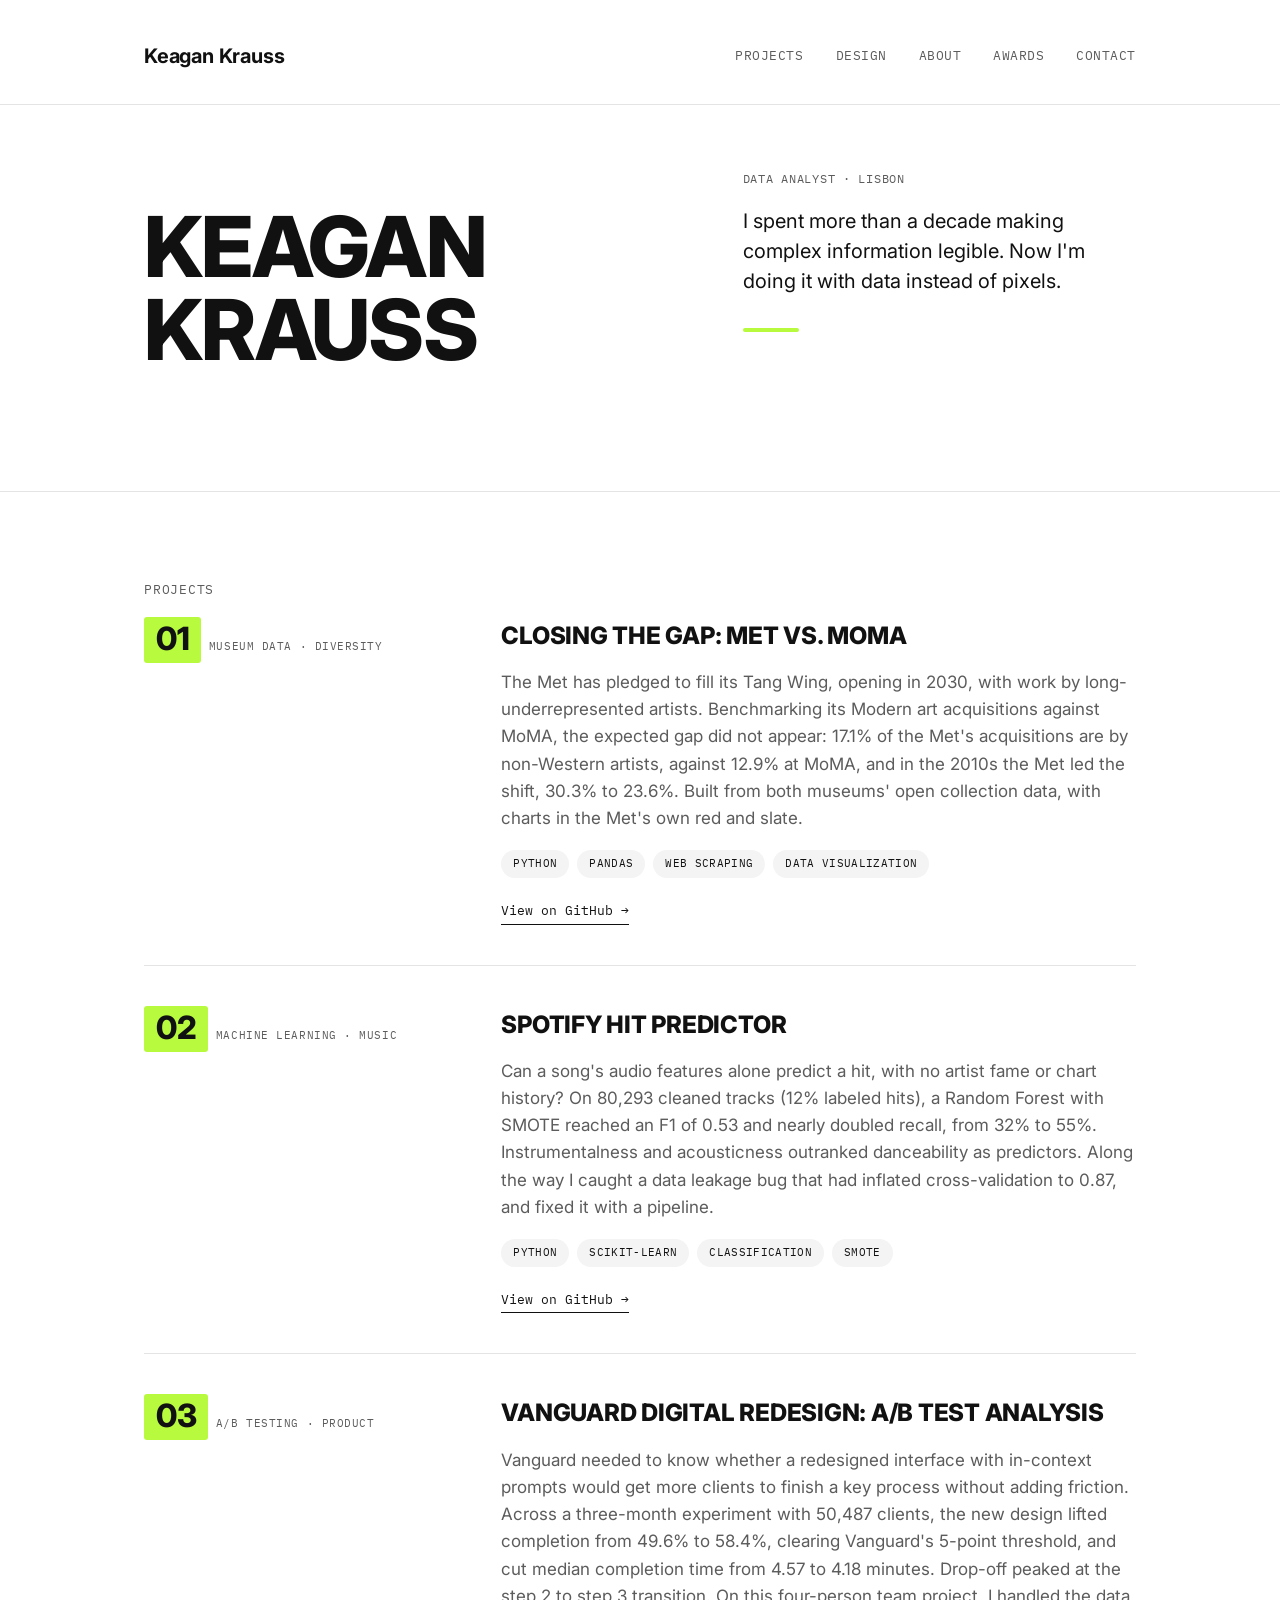
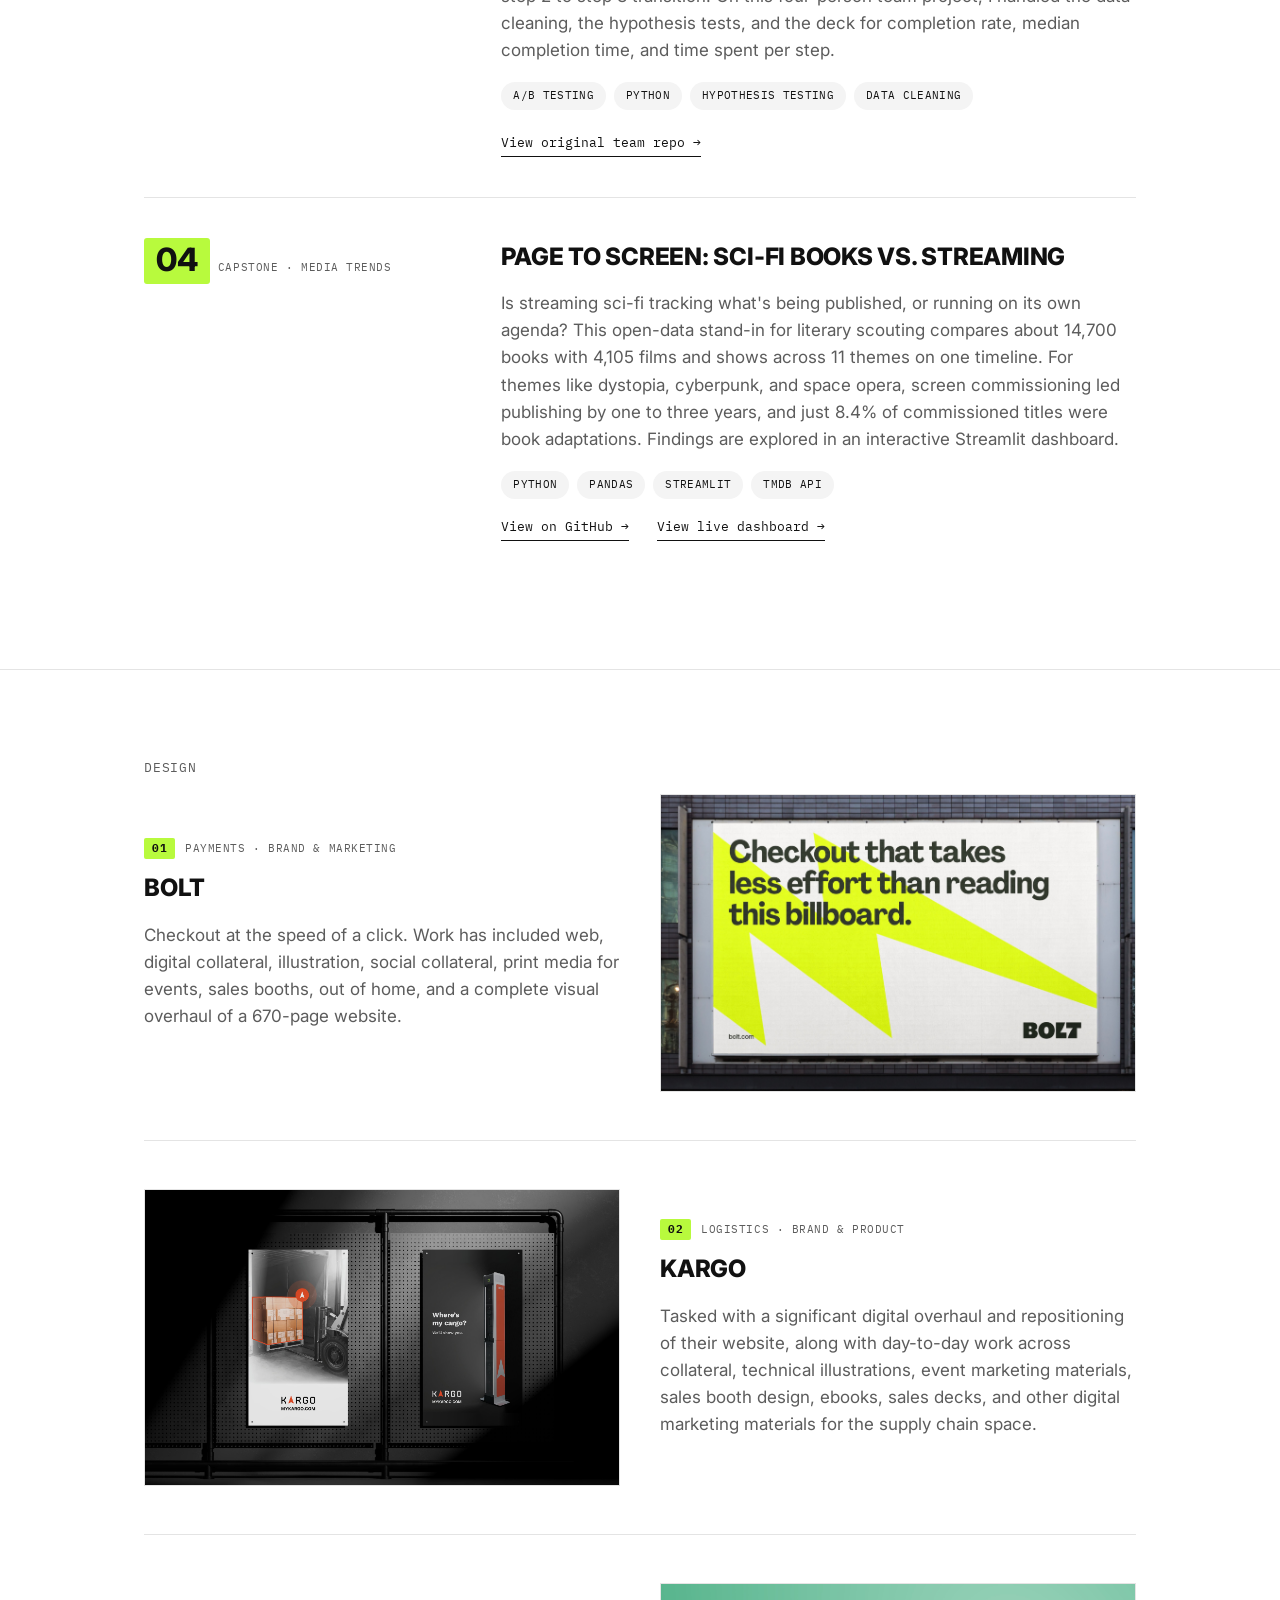
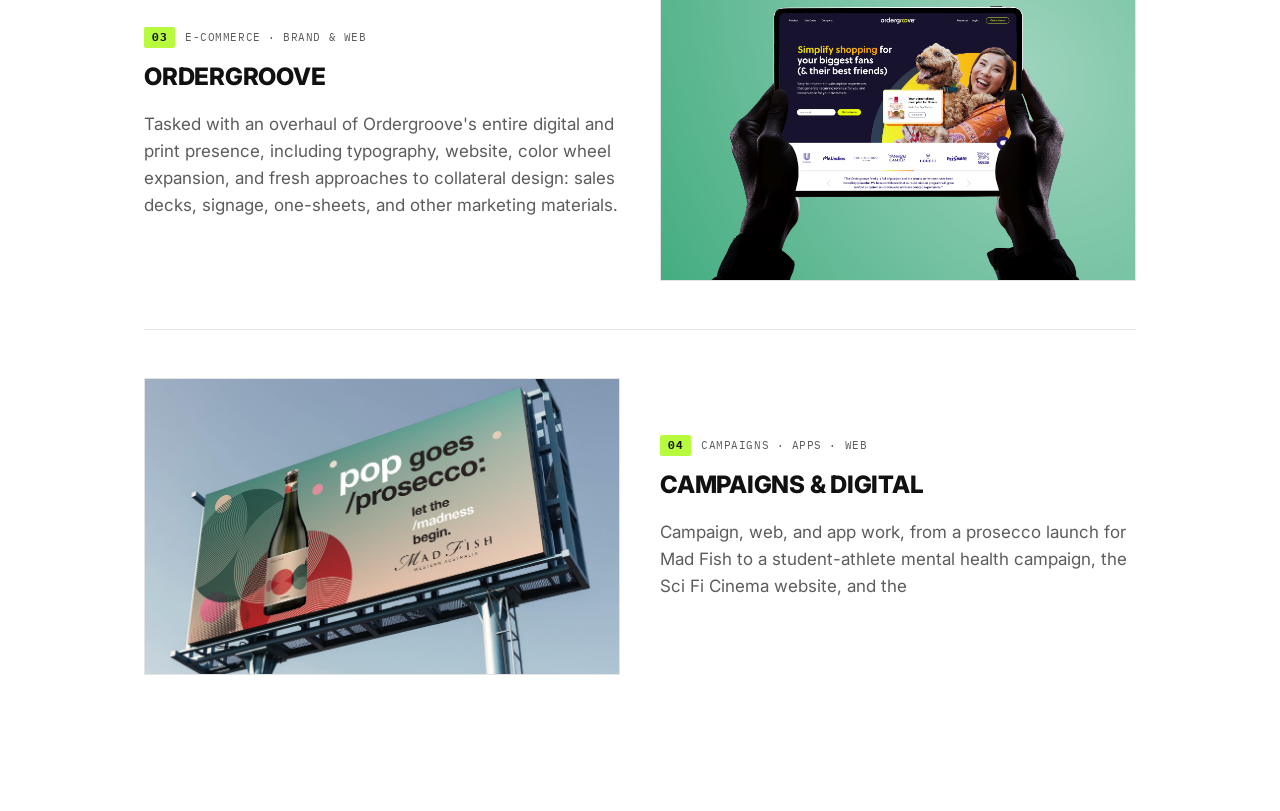
==== commit 961fc3af: "Update index.html" ====
--- a/index.html
+++ b/index.html
@@ -19,6 +19,7 @@
       <a href="#projects">Projects</a>
       <a href="#design">Design</a>
       <a href="#about">About</a>
+      <a href="#awards">Awards</a>
       <a href="#contact">Contact</a>
     </nav>
   </div>
@@ -46,7 +47,7 @@
   <!-- ========== PROJECTS ========== -->
   <section id="projects">
     <div class="wrap">
-      <p class="section-eyebrow">Selected Work</p>
+      <p class="section-eyebrow">Projects</p>
 
       <div class="project-list">
 
@@ -149,7 +150,7 @@
   <!-- ========== DESIGN ========== -->
   <section id="design">
     <div class="wrap">
-      <p class="section-eyebrow">Design Work</p>
+      <p class="section-eyebrow">Design</p>
 
       <article class="design-card" data-project="bolt">
         <div class="media-frame">
@@ -210,451 +211,4 @@
           <p class="project-desc">
             Campaign, web, and app work, from a prosecco launch for Mad
             Fish to a student-athlete mental health campaign, the Sci Fi
-            Cinema website, and the Pipspeak and MyFamiliar apps.
-          </p>
-        </div>
-      </article>
-
-      <article class="design-card" data-project="illustration">
-        <div class="media-frame">
-          <img src="images/donateinvitation.jpg" alt="Illustrated Donate invitation">
-        </div>
-        <div>
-          <p class="design-meta"><span class="index">05</span> Illustration · Posters · Identity</p>
-          <h3 class="project-title">Illustration</h3>
-          <p class="project-desc">
-            Selected illustration, poster, and identity work, including
-            award-winning pieces: Midsommar, Angkor Wat, and the Donate
-            invitation.
-          </p>
-        </div>
-      </article>
-
-    </div>
-  </section>
-
-  <!-- ========== ABOUT ========== -->
-  <section id="about">
-    <div class="wrap">
-      <p class="section-eyebrow">About</p>
-      <h2 class="section-title" style="max-width: 16ch;">A different kind of data analyst</h2>
-
-      <div class="about-grid">
-        <div class="about-body">
-          <p class="pull-quote">
-            What more than a decade in design actually taught me wasn't
-            software, it was how to make complexity legible. Visual hierarchy is the same
-            problem as a good chart: what does the eye need to see first?
-            UX research is the same problem as stakeholder interviews:
-            what does this person actually need to decide? A design
-            system is the same problem as a clean analysis: structure
-            that holds up under pressure.
-          </p>
-
-          <p>
-            Agency work for tech clients taught me to start with the
-            question behind the brief. Whether it was a website, a sales
-            deck, or a campaign, the job was to work out what it actually
-            had to do for the people using it, then rebuild it until it
-            did. It's the same first move as any analysis: what decision
-            is this for? Working on a team that overhauled a 670-page
-            website added a second habit, consistency at scale, which is
-            what clean, documented data work depends on.
-          </p>
-          <p>
-            Since the Ironhack Data Analytics bootcamp in Lisbon, I've
-            taken business questions from raw data to a clear answer,
-            using Python, statistics, and interactive dashboards. Projects
-            include a team A/B analysis of a redesigned Vanguard interface
-            (completion up from 49.6% to 58.4% across 50,487 clients), a
-            solo benchmark of the Met against MoMA, and a dashboard
-            tracing how sci-fi publishing trends reach the screen.
-          </p>
-          <p>
-            Today, I bring a designer's eye to every project: not just
-            "is this analysis correct," but "can the person who needs this
-            actually understand it in ten seconds." That's the gap most
-            data work misses, and it's the one I was trained for long
-            before I wrote my first line of Python. I'm looking for an
-            analyst role where that last mile counts.
-          </p>
-        </div>
-
-        <div class="skills-panel">
-          <div class="skills-group">
-            <p class="skills-group-label">Design &amp; Visualization</p>
-            <ul class="skills-tags">
-              <li>Data Visualization</li>
-              <li>Information Design</li>
-              <li>Visual Hierarchy</li>
-              <li>Figma</li>
-              <li>Tableau</li>
-              <li>matplotlib</li>
-            </ul>
-          </div>
-          <div class="skills-group">
-            <p class="skills-group-label">UX &amp; Research</p>
-            <ul class="skills-tags">
-              <li>User Research</li>
-              <li>Service Design</li>
-              <li>Prototyping</li>
-              <li>Stakeholder Interviews</li>
-            </ul>
-          </div>
-          <div class="skills-group">
-            <p class="skills-group-label">Data &amp; Analysis</p>
-            <ul class="skills-tags">
-              <li>Python</li>
-              <li>Pandas</li>
-              <li>numpy</li>
-              <li>Jupyter</li>
-              <li>SQL</li>
-              <li>SQL-Python Integration</li>
-              <li>Web Scraping</li>
-              <li>APIs</li>
-              <li>Streamlit</li>
-              <li>EDA</li>
-              <li>A/B Testing</li>
-              <li>KPI Design</li>
-              <li>Customer Segmentation</li>
-              <li>Statistical Analysis</li>
-              <li>Data Cleaning</li>
-              <li>Revenue Analytics</li>
-            </ul>
-          </div>
-          <div class="skills-group">
-            <p class="skills-group-label">Machine Learning</p>
-            <ul class="skills-tags">
-              <li>scikit-learn</li>
-              <li>Classification</li>
-              <li>Regression</li>
-              <li>Decision Trees</li>
-              <li>KNN</li>
-              <li>Ensemble Methods</li>
-              <li>Feature Engineering</li>
-              <li>Hyperparameter Tuning</li>
-              <li>Model Evaluation</li>
-              <li>Imbalanced Datasets</li>
-            </ul>
-          </div>
-          <div class="skills-group">
-            <p class="skills-group-label">Branding &amp; Identity</p>
-            <ul class="skills-tags">
-              <li>Creative Direction</li>
-              <li>Brand Strategy</li>
-              <li>Identity Systems</li>
-            </ul>
-          </div>
-          <div class="skills-group">
-            <p class="skills-group-label">Tools</p>
-            <ul class="skills-tags">
-              <li>MySQL</li>
-              <li>Git</li>
-              <li>GitHub</li>
-              <li>VS Code</li>
-            </ul>
-          </div>
-        </div>
-      </div>
-    </div>
-  </section>
-
-  <section>
-    <div class="wrap">
-      <p class="section-eyebrow">Recognition</p>
-      <h2 class="section-title">Awards &amp; honors, 2021–2022</h2>
-      <ul class="recognition-list">
-        <li>
-          <span class="year">2022</span>
-          <span>
-            <span class="award-name">National ADDY Award: Midsommar Poster</span>
-            <span class="award-org">American Advertising Federation · also Gold, The Advertising Club of New Orleans · Silver, AAF District 7</span>
-          </span>
-        </li>
-        <li>
-          <span class="year">2021</span>
-          <span>
-            <span class="award-name">National Silver ADDY Award: Donate Invitation</span>
-            <span class="award-org">American Advertising Federation · also Gold, AAF District 7 · Gold and Best of Special Event, The Advertising Club of New Orleans</span>
-          </span>
-        </li>
-        <li>
-          <span class="year">2022</span>
-          <span>
-            <span class="award-name">Gold ADDY Award: Angkor Wat Travel Poster</span>
-            <span class="award-org">The Advertising Club of New Orleans</span>
-          </span>
-        </li>
-        <li>
-          <span class="year">2021</span>
-          <span>
-            <span class="award-name">Gold ADDY Award: Sci Fi Cinema Website</span>
-            <span class="award-org">The Advertising Club of New Orleans</span>
-          </span>
-        </li>
-        <li>
-          <span class="year">2022</span>
-          <span>
-            <span class="award-name">Silver ADDY Award: Student Athlete Mental Health Awareness Campaign</span>
-            <span class="award-org">The Advertising Club of New Orleans · also Silver, AAF District 7</span>
-          </span>
-        </li>
-        <li>
-          <span class="year">2021</span>
-          <span>
-            <span class="award-name">Silver ADDY Awards: Pipspeak App Logo; Avant Garde Font Film Poster</span>
-            <span class="award-org">The Advertising Club of New Orleans</span>
-          </span>
-        </li>
-        <li>
-          <span class="year">2021</span>
-          <span>
-            <span class="award-name">Tulane 34 Award</span>
-            <span class="award-org">Tulane University: among the most coveted university-wide honors a graduate can receive, recognizing exemplary leadership, service, and academic excellence</span>
-          </span>
-        </li>
-        <li>
-          <span class="year">2021</span>
-          <span>
-            <span class="award-name">Theta Chapter of Alpha Sigma Lambda Honor Society</span>
-            <span class="award-org">Recognized for academic achievement and leadership</span>
-          </span>
-        </li>
-      </ul>
-    </div>
-  </section>
-
-  <!-- ========== CONTACT ========== -->
-  <section id="contact">
-    <div class="wrap">
-      <p class="section-eyebrow">Get in touch</p>
-      <h2 class="section-title">Looking for an analyst who makes data legible? <span class="highlight">Let's talk!</span></h2>
-      <ul class="contact-list">
-        <li>
-          <a href="mailto:kraussk9@gmail.com">
-            <span class="value">kraussk9@gmail.com</span>
-            <span class="label">Email</span>
-          </a>
-        </li>
-        <li>
-          <a href="https://linkedin.com/in/keaganbkrauss" target="_blank" rel="noopener">
-            <span class="value">LinkedIn</span>
-            <span class="label">Profile</span>
-          </a>
-        </li>
-        <li>
-          <a href="https://github.com/kraussk9" target="_blank" rel="noopener">
-            <span class="value">GitHub</span>
-            <span class="label">Code</span>
-          </a>
-        </li>
-      </ul>
-    </div>
-  </section>
-
-</main>
-
-<footer class="site-footer">
-  <div class="wrap">
-    <span>Keagan Krauss</span>
-    <span>Data Analytics · Design</span>
-  </div>
-</footer>
-
-<!-- ========== PROJECT MODAL ========== -->
-<div class="modal-overlay" id="project-modal" hidden>
-  <div class="modal-dialog" role="dialog" aria-modal="true" aria-labelledby="modal-title">
-    <button class="modal-close" id="modal-close" aria-label="Close">&times;</button>
-    <div class="modal-carousel">
-      <button class="carousel-prev" id="carousel-prev" aria-label="Previous image">&#8249;</button>
-      <div class="carousel-track">
-        <img class="carousel-image" id="carousel-image" src="" alt="">
-      </div>
-      <button class="carousel-next" id="carousel-next" aria-label="Next image">&#8250;</button>
-    </div>
-    <div class="carousel-dots" id="carousel-dots"></div>
-    <div class="modal-body">
-      <h3 class="modal-title" id="modal-title"></h3>
-      <div class="modal-desc" id="modal-desc"></div>
-    </div>
-  </div>
-</div>
-
-<script>
-  // ---- Add more images to any project by adding filenames to its
-  // ---- images array below. First image in the array shows first.
-  const projectData = {
-    bolt: {
-      title: "Bolt",
-      desc: "Checkout at the speed of a click. It takes about 50 milliseconds for a click to be performed, and in that brief glimpse of time an entire world comes alive. A database has been updated, a ticket has been created, an order is processed. All in a single click. Bolt's shockingly simple checkout means fewer abandoned carts, and more lightning-fast shopping. Every element of the final system reflects the speed of the product, resulting in a brand that's Bolt by name, and bolt by nature.\n\nWork has included web, digital collateral, illustration, social collateral, print media for events, sales booths, out of home, and a complete visual overhaul of a 670-page website.",
-      images: [
-        "images/boltbillboard.jpg",
-        "images/boltbillboard2.jpg",
-        "images/boltenvirographics.jpg",
-        "images/boltebook.jpg",
-        "images/boltmobileweb.jpg",
-        "images/boltsocialmedia.jpg"
-      ]
-    },
-    kargo: {
-      title: "Kargo",
-      desc: "Tasked with a significant digital overhaul and repositioning of their website, along with day-to-day work across collateral, technical illustrations, event marketing materials, sales booth design, ebooks, sales decks, and other digital marketing materials for the supply chain space.",
-      images: [
-        "images/kargosignage.jpg",
-        "images/kargoappgif.gif",
-        "images/kargobusinesscards.jpg",
-        "images/kargosalesonepagers.jpg",
-        "images/kargostyleguide.jpg",
-        "images/kargostyleguideinterior.jpg",
-        "images/kargowebsitemobileview.jpg"
-      ]
-    },
-    ordergroove: {
-      title: "Ordergroove",
-      desc: "Tasked with an overhaul of Ordergroove's entire digital and print presence, including typography, website, color wheel expansion, and fresh approaches to collateral design: sales decks, signage, one-sheets, and other marketing materials.",
-      images: [
-        "images/ordergroovewebsite.jpg",
-        "images/ordergroovemobileweb.jpg",
-        "images/ordergroovemobileweb2.jpg",
-        "images/ordergroovebillboard.jpg",
-        "images/ordergroovekiosk.jpg",
-        "images/ordergroovebook.jpg",
-        "images/ordergroovesocialmedia.jpg"
-      ]
-    },
-    campaigns: {
-      title: "Campaigns & Digital",
-      desc: "Campaign, web, and app work, from a prosecco launch for Mad Fish to a student-athlete mental health campaign, the Sci Fi Cinema website, and the Pipspeak and MyFamiliar apps.",
-      images: [
-        "images/madfishbillboard.jpg",
-        "images/studentathleteposters.jpg",
-        "images/studentathletebillboard.jpg",
-        "images/scificinemawebsite.jpg",
-        "images/myfamiliarapp.jpg",
-        "images/pipspeakapp.jpg",
-        "images/pipspeakapp2.jpg"
-      ]
-    },
-    illustration: {
-      title: "Illustration",
-      desc: "Selected illustration, poster, and identity work, including award-winning pieces: Midsommar, Angkor Wat, and the Donate invitation.",
-      images: [
-        "images/donateinvitation.jpg",
-        "images/midsommarposter.jpg",
-        "images/angkorwatposter.jpg",
-        "images/haircomesthesunbranding.jpg",
-        "images/shakespearefestivalicons.jpg",
-        "images/tarotcards.jpg",
-        "images/avantgardegothicposter.jpg"
-      ]
-    }
-  };
-
-  const modal = document.getElementById("project-modal");
-  const modalTitle = document.getElementById("modal-title");
-  const modalDesc = document.getElementById("modal-desc");
-  const carouselImage = document.getElementById("carousel-image");
-  const carouselDots = document.getElementById("carousel-dots");
-  const prevBtn = document.getElementById("carousel-prev");
-  const nextBtn = document.getElementById("carousel-next");
-  const closeBtn = document.getElementById("modal-close");
-
-  let currentImages = [];
-  let currentIndex = 0;
-
-  function renderDots() {
-    carouselDots.innerHTML = "";
-    currentImages.forEach((_, i) => {
-      const dot = document.createElement("button");
-      dot.setAttribute("aria-label", "Go to image " + (i + 1));
-      if (i === currentIndex) dot.classList.add("active");
-      dot.addEventListener("click", () => showImage(i));
-      carouselDots.appendChild(dot);
-    });
-  }
-
-  function showImage(index) {
-    currentIndex = (index + currentImages.length) % currentImages.length;
-    carouselImage.src = currentImages[currentIndex];
-    renderDots();
-  }
-
-  function openModal(key) {
-    const project = projectData[key];
-    if (!project) return;
-    modalTitle.textContent = project.title;
-    modalDesc.innerHTML = "";
-    project.desc.split("\n\n").forEach((text) => {
-      const p = document.createElement("p");
-      p.textContent = text;
-      modalDesc.appendChild(p);
-    });
-    currentImages = project.images;
-    currentIndex = 0;
-    showImage(0);
-    const hasMultiple = currentImages.length > 1;
-    prevBtn.style.display = hasMultiple ? "flex" : "none";
-    nextBtn.style.display = hasMultiple ? "flex" : "none";
-    modal.hidden = false;
-    closeBtn.focus();
-    document.body.style.overflow = "hidden";
-  }
-
-  function closeModal() {
-    modal.hidden = true;
-    document.body.style.overflow = "";
-  }
-
-  document.querySelectorAll(".design-card").forEach((card) => {
-    card.addEventListener("click", () => openModal(card.dataset.project));
-  });
-
-  closeBtn.addEventListener("click", closeModal);
-  prevBtn.addEventListener("click", () => showImage(currentIndex - 1));
-  nextBtn.addEventListener("click", () => showImage(currentIndex + 1));
-
-  modal.addEventListener("click", (e) => {
-    if (e.target === modal) closeModal();
-  });
-
-  document.addEventListener("keydown", (e) => {
-    if (modal.hidden) return;
-    if (e.key === "Escape") closeModal();
-    if (e.key === "ArrowLeft") showImage(currentIndex - 1);
-    if (e.key === "ArrowRight") showImage(currentIndex + 1);
-  });
-</script>
-
-<script>
-  // ---- Scroll-spy: highlights the nav item for whichever section
-  // ---- is currently in view, with a rootMargin that accounts for
-  // ---- the sticky header height.
-  const spySections = document.querySelectorAll("main section[id]");
-  const navLinks = document.querySelectorAll(".site-nav a");
-
-  function setActiveNav(id) {
-    navLinks.forEach((link) => {
-      if (link.getAttribute("href") === "#" + id) {
-        link.setAttribute("aria-current", "page");
-      } else {
-        link.removeAttribute("aria-current");
-      }
-    });
-  }
-
-  const spyObserver = new IntersectionObserver(
-    (entries) => {
-      entries.forEach((entry) => {
-        if (entry.isIntersecting) {
-          setActiveNav(entry.target.id);
-        }
-      });
-    },
-    { rootMargin: "-110px 0px -60% 0px", threshold: 0 }
-  );
-
-  spySections.forEach((section) => spyObserver.observe(section));
-</script>
-
-</body>
-</html>
+            Cinema website, and the
--- a/css/style.css
+++ b/css/style.css
@@ -109,6 +109,7 @@
 
 .site-nav {
   display: flex;
+  align-self: stretch;
   gap: 32px;
   font-family: var(--font-mono);
   font-size: 13px;
@@ -118,7 +119,8 @@
 
 .site-nav a {
   position: relative;
-  padding-bottom: 4px;
+  display: flex;
+  align-items: center;
   color: var(--grey);
   transition: color 0.2s ease;
 }
@@ -133,7 +135,9 @@
   position: absolute;
   left: 0;
   right: 0;
-  bottom: -1px;
+  /* Drop past the header's 32px bottom padding so the underline
+     sits directly on the header's bottom border, no gap */
+  bottom: -33px;
   height: 2px;
   background: var(--lime);
 }
@@ -558,7 +562,8 @@
   align-items: center;
 }
 
-.design-card:first-child {
+.design-card:first-child,
+.section-eyebrow + .design-card {
   border-top: none;
   padding-top: 0;
 }
@@ -660,7 +665,7 @@
 
 /* Anchor offset so fixed/sticky headers (if added later) don't cover targets */
 main section[id] {
-  scroll-margin-top: 110px;
+  scroll-margin-top: calc(var(--header-h, 105px) - 1px);
 }
 
 /* ---------- Design cards as clickable triggers ---------- */
@@ -856,3 +861,11 @@
   letter-spacing: 0.04em;
   color: var(--grey);
 }
+
+/* Five nav items need tighter spacing to fit on phones */
+@media (max-width: 480px) {
+  .site-nav {
+    gap: 16px;
+    font-size: 12px;
+  }
+}
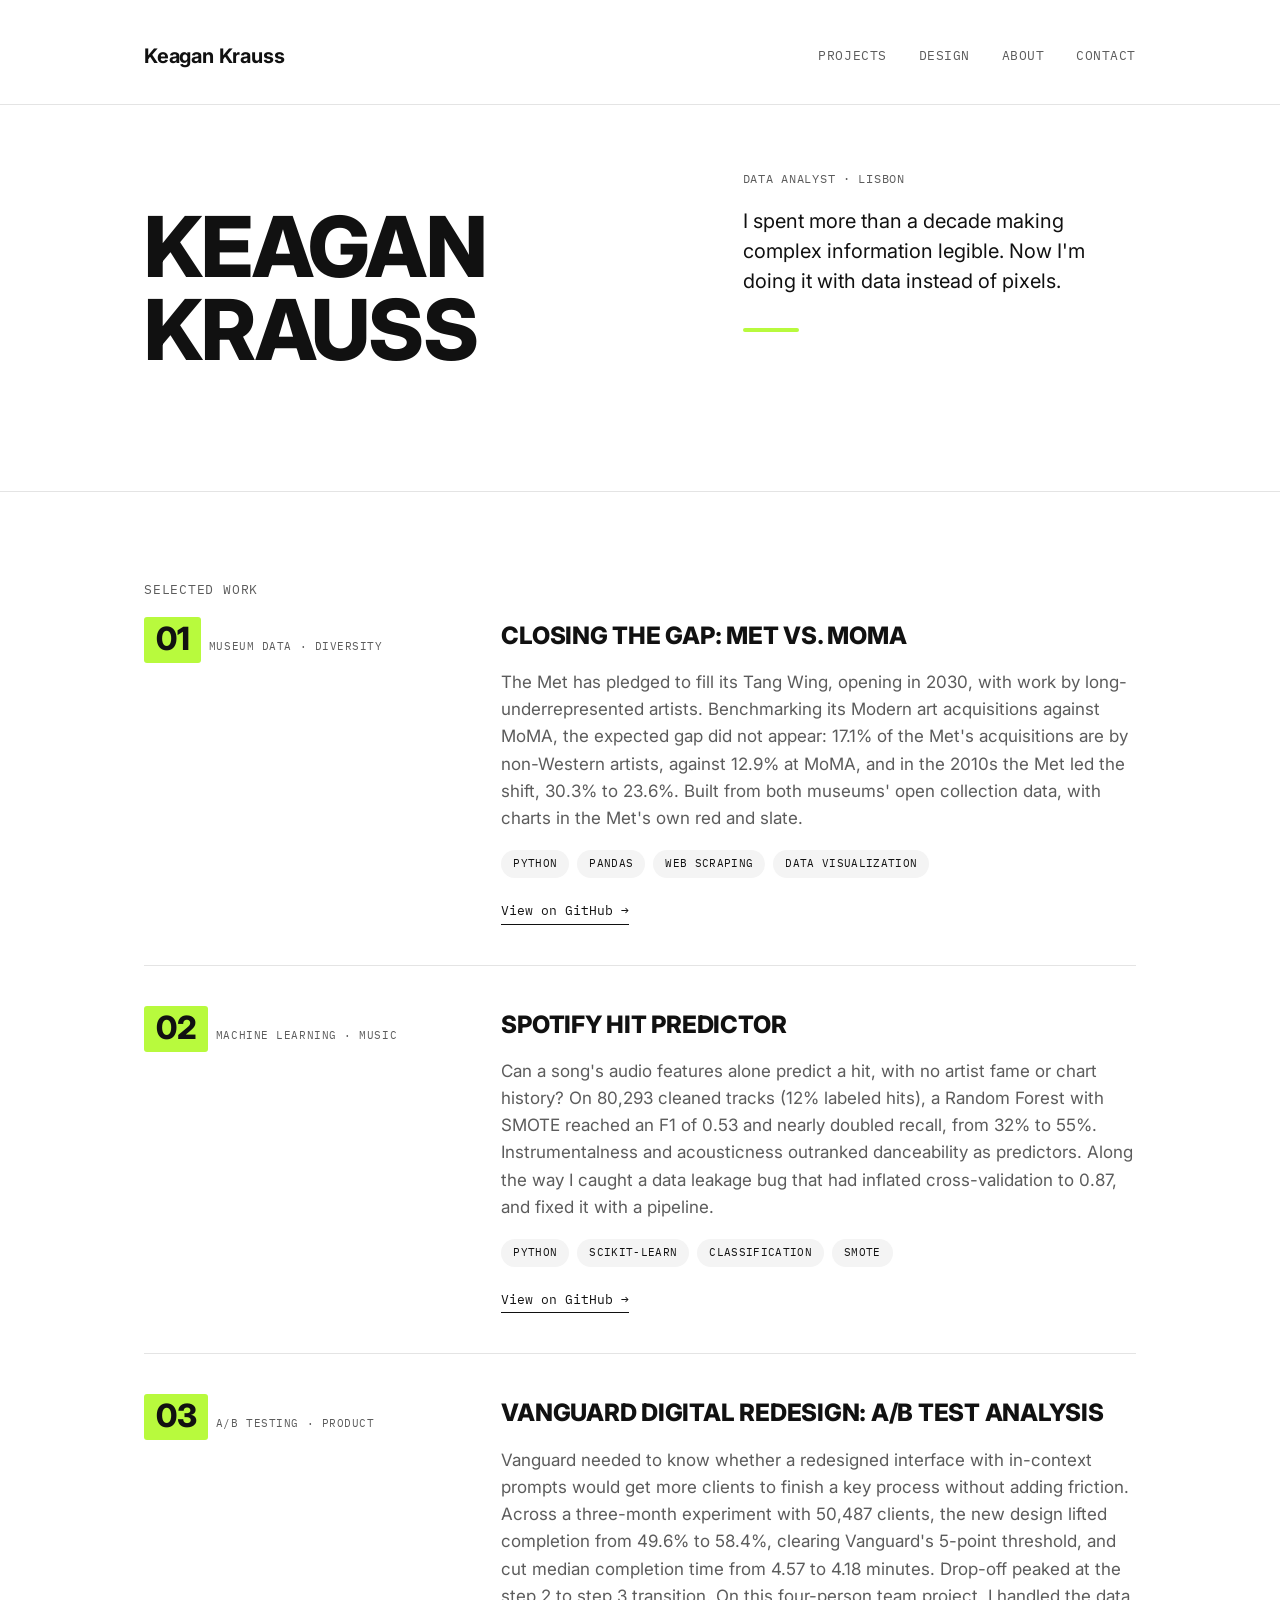
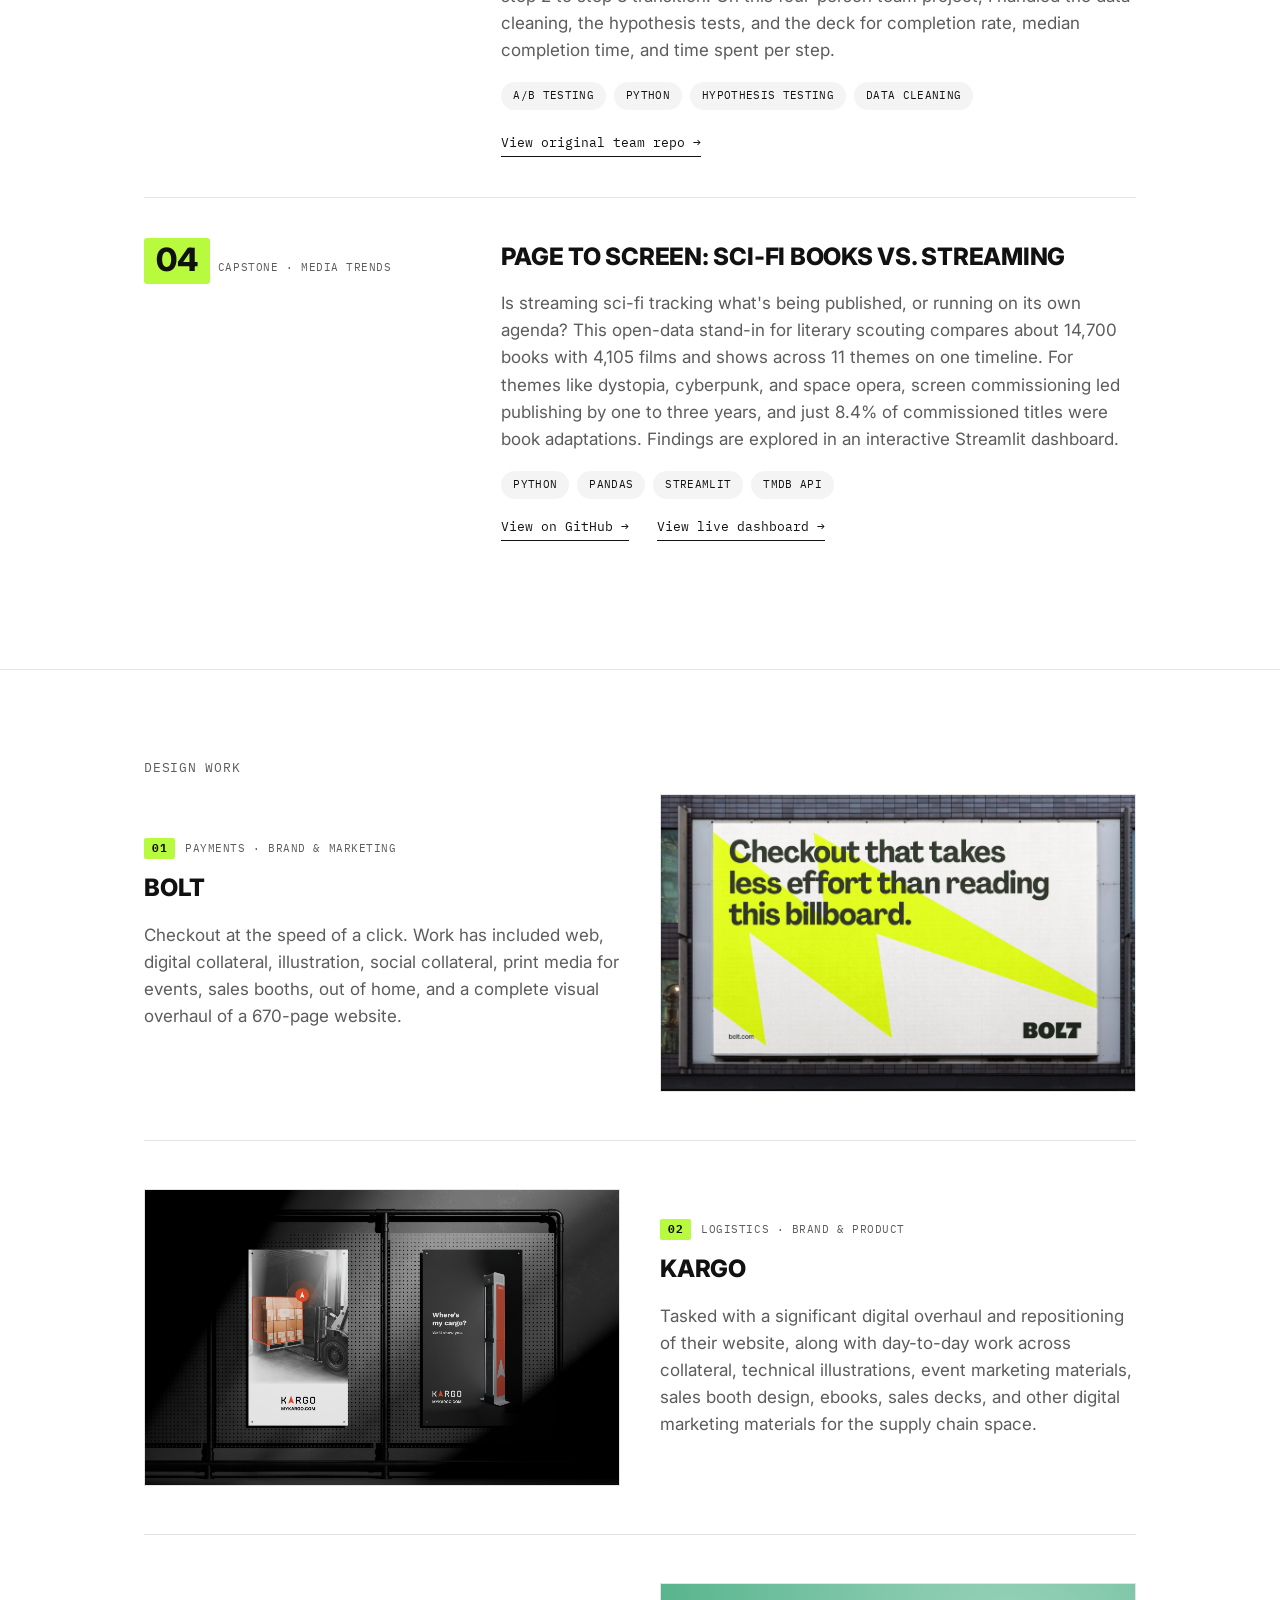
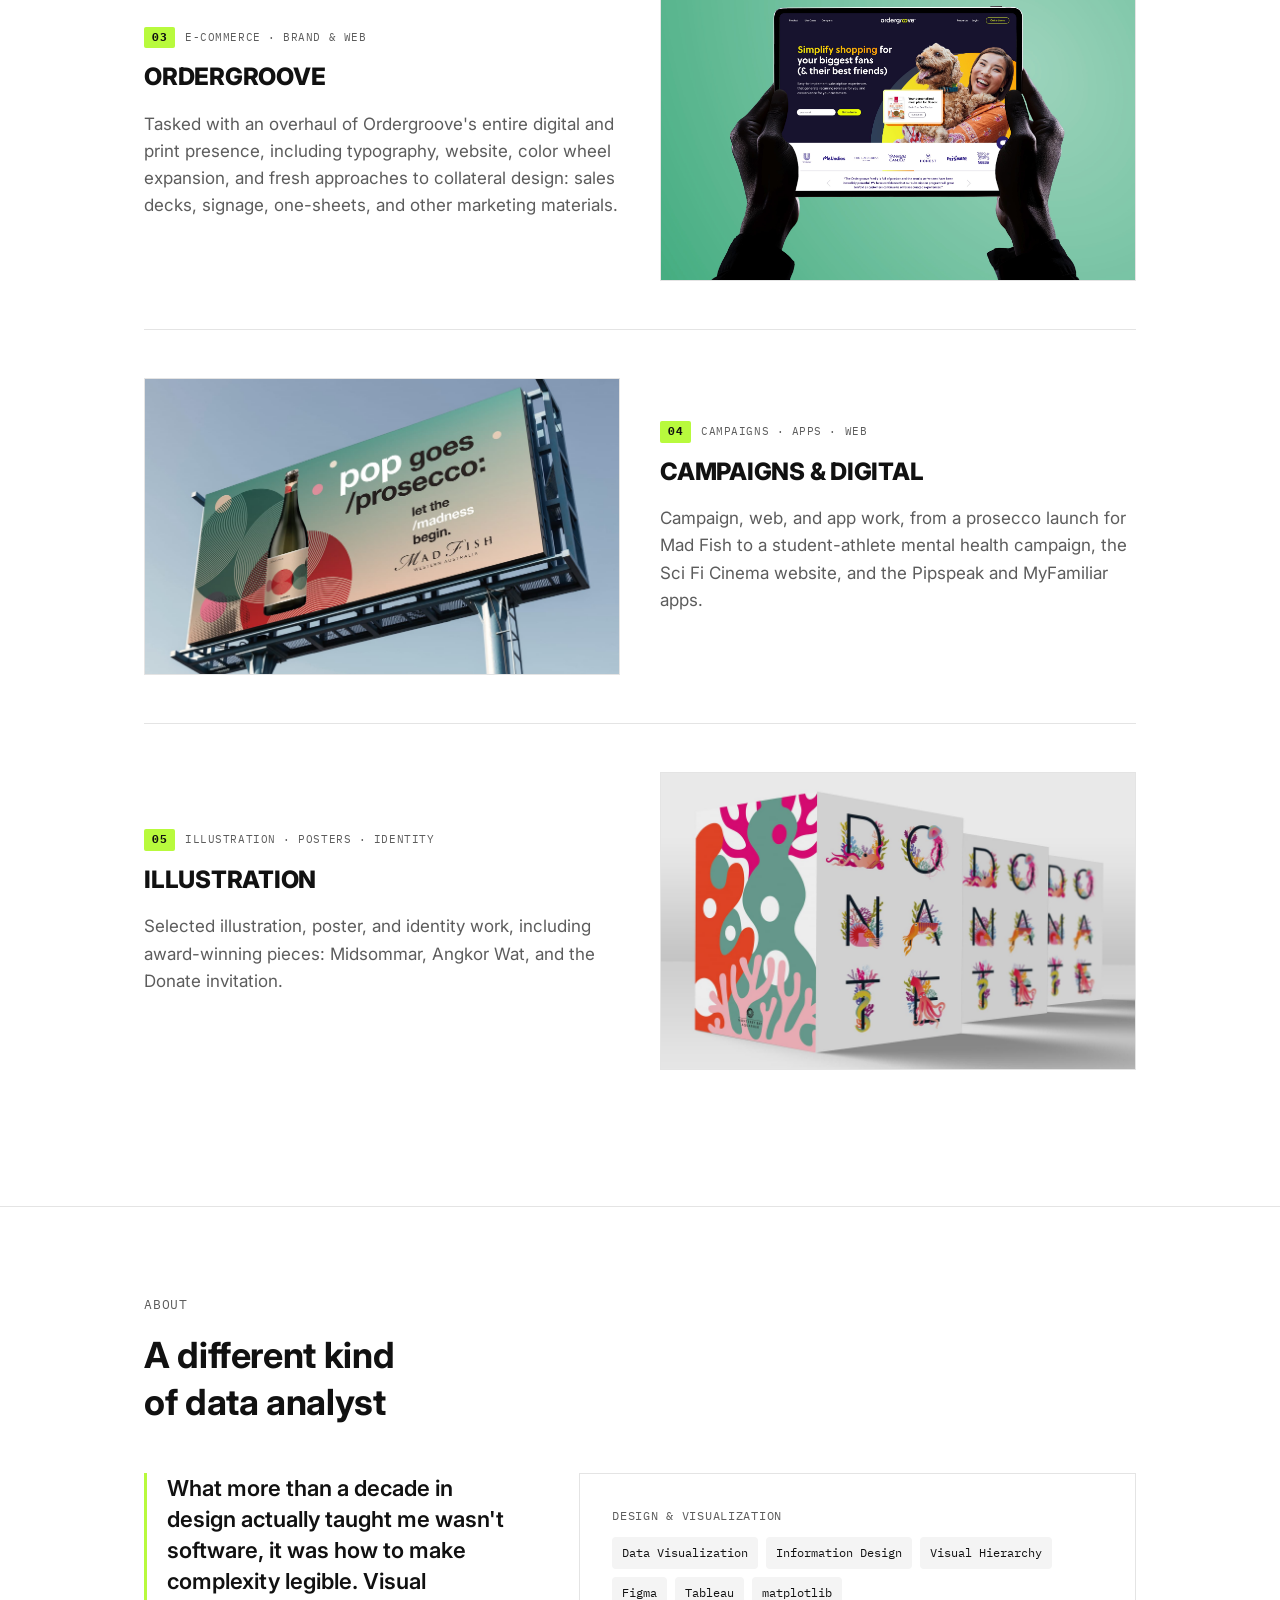
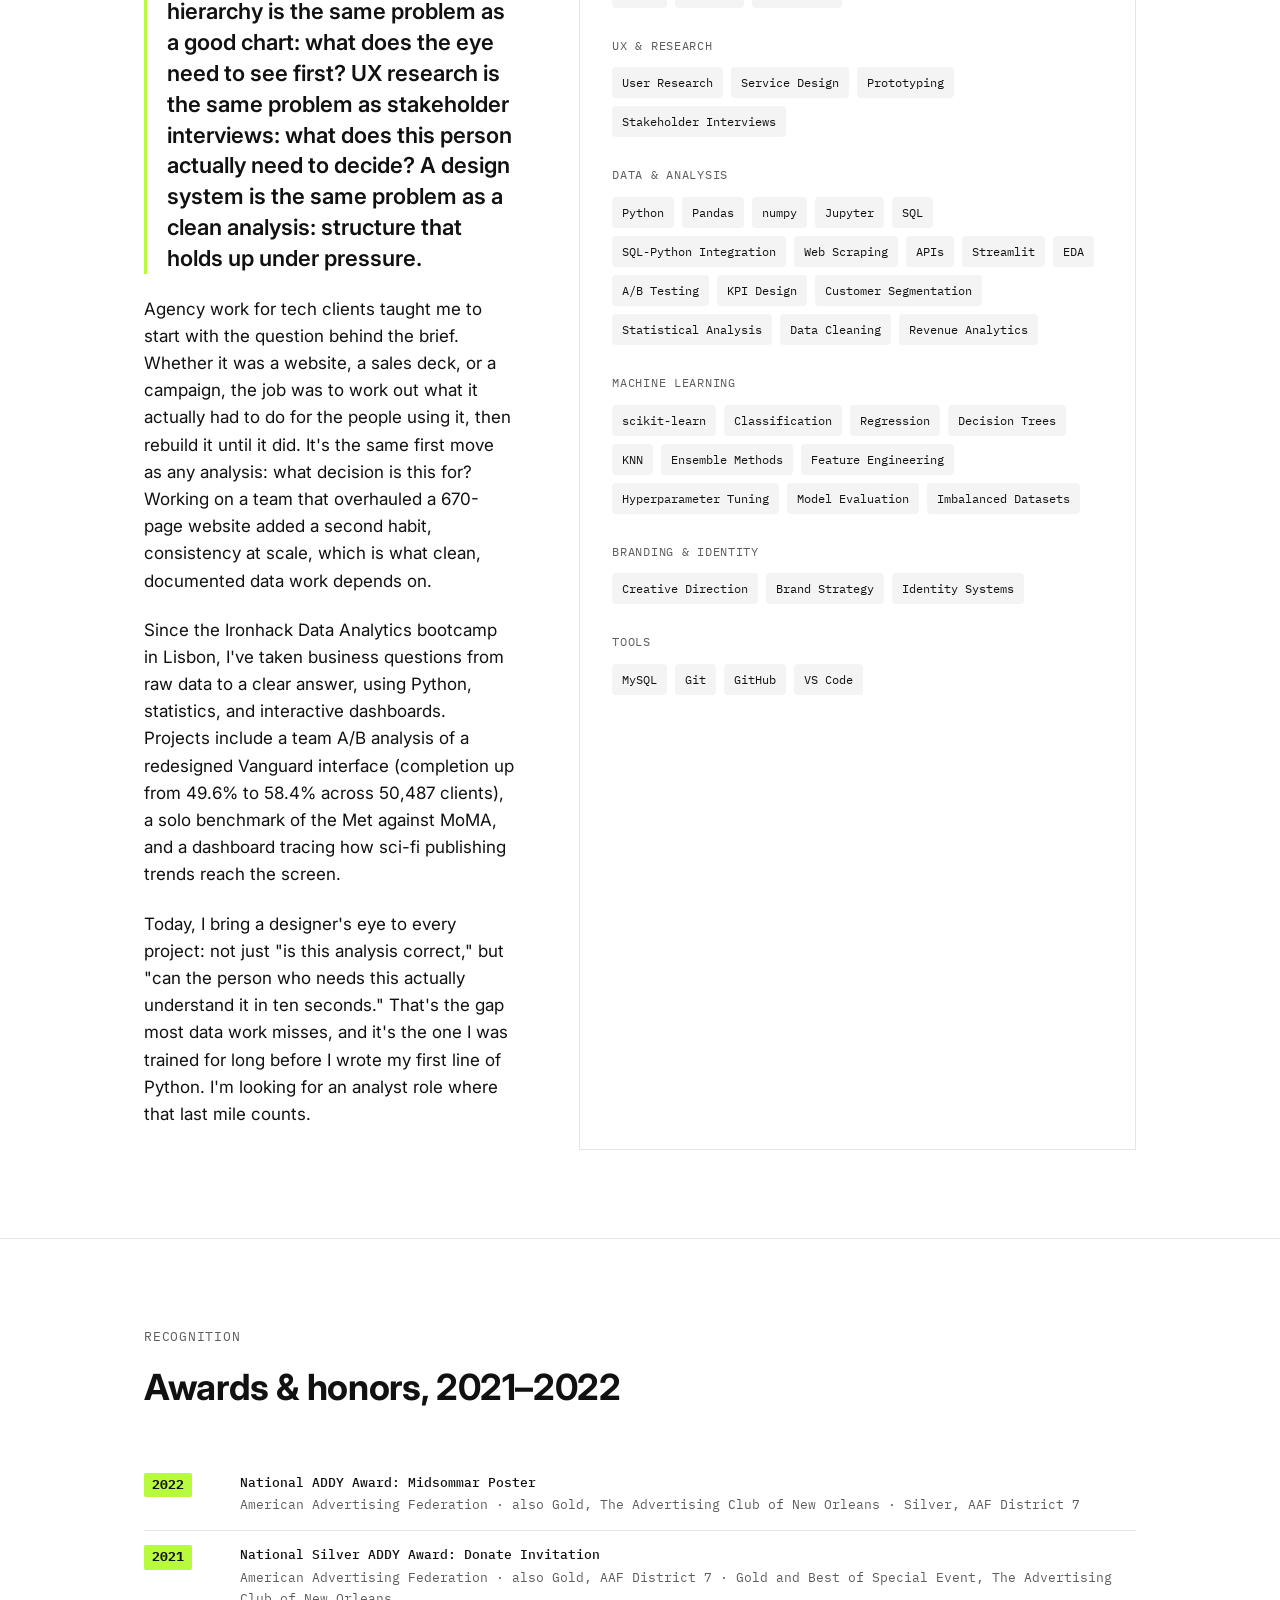
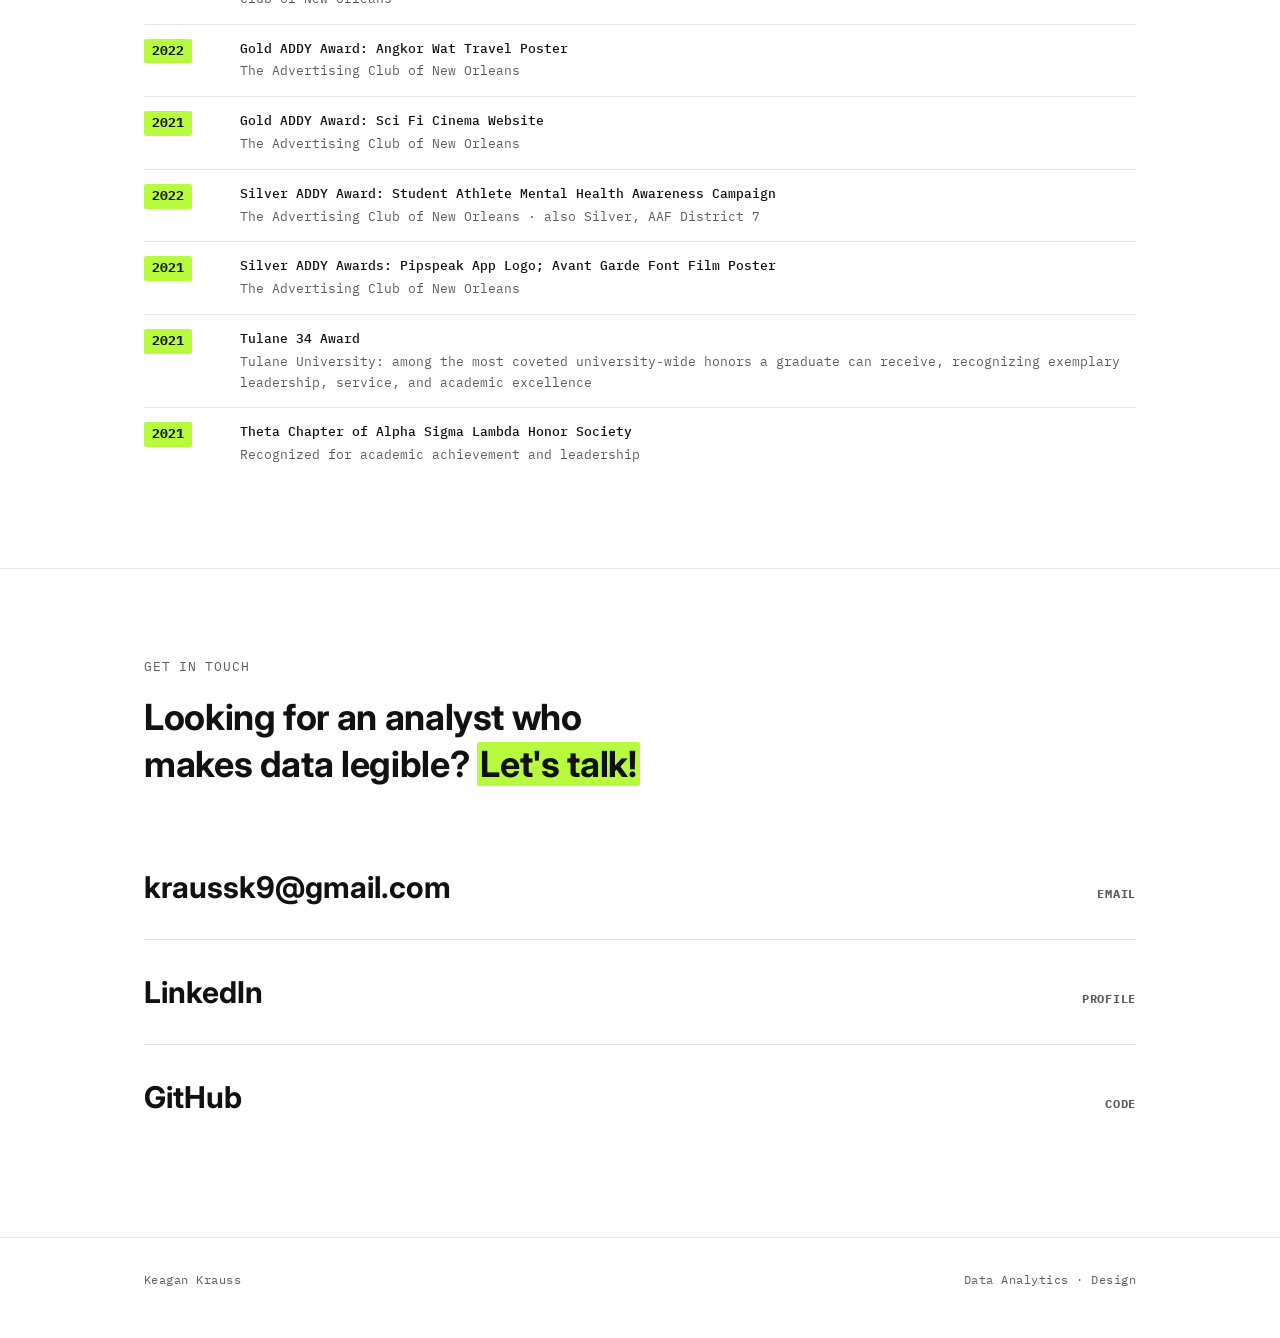
==== commit 10947781: "Add files via upload" ====
--- a/index.html
+++ b/index.html
@@ -19,7 +19,6 @@
       <a href="#projects">Projects</a>
       <a href="#design">Design</a>
       <a href="#about">About</a>
-      <a href="#awards">Awards</a>
       <a href="#contact">Contact</a>
     </nav>
   </div>
@@ -47,7 +46,7 @@
   <!-- ========== PROJECTS ========== -->
   <section id="projects">
     <div class="wrap">
-      <p class="section-eyebrow">Projects</p>
+      <p class="section-eyebrow">Selected Work</p>
 
       <div class="project-list">
 
@@ -150,7 +149,7 @@
   <!-- ========== DESIGN ========== -->
   <section id="design">
     <div class="wrap">
-      <p class="section-eyebrow">Design</p>
+      <p class="section-eyebrow">Design Work</p>
 
       <article class="design-card" data-project="bolt">
         <div class="media-frame">
@@ -211,4 +210,451 @@
           <p class="project-desc">
             Campaign, web, and app work, from a prosecco launch for Mad
             Fish to a student-athlete mental health campaign, the Sci Fi
-            Cinema website, and the
+            Cinema website, and the Pipspeak and MyFamiliar apps.
+          </p>
+        </div>
+      </article>
+
+      <article class="design-card" data-project="illustration">
+        <div class="media-frame">
+          <img src="images/donateinvitation.jpg" alt="Illustrated Donate invitation">
+        </div>
+        <div>
+          <p class="design-meta"><span class="index">05</span> Illustration · Posters · Identity</p>
+          <h3 class="project-title">Illustration</h3>
+          <p class="project-desc">
+            Selected illustration, poster, and identity work, including
+            award-winning pieces: Midsommar, Angkor Wat, and the Donate
+            invitation.
+          </p>
+        </div>
+      </article>
+
+    </div>
+  </section>
+
+  <!-- ========== ABOUT ========== -->
+  <section id="about">
+    <div class="wrap">
+      <p class="section-eyebrow">About</p>
+      <h2 class="section-title" style="max-width: 16ch;">A different kind of data analyst</h2>
+
+      <div class="about-grid">
+        <div class="about-body">
+          <p class="pull-quote">
+            What more than a decade in design actually taught me wasn't
+            software, it was how to make complexity legible. Visual hierarchy is the same
+            problem as a good chart: what does the eye need to see first?
+            UX research is the same problem as stakeholder interviews:
+            what does this person actually need to decide? A design
+            system is the same problem as a clean analysis: structure
+            that holds up under pressure.
+          </p>
+
+          <p>
+            Agency work for tech clients taught me to start with the
+            question behind the brief. Whether it was a website, a sales
+            deck, or a campaign, the job was to work out what it actually
+            had to do for the people using it, then rebuild it until it
+            did. It's the same first move as any analysis: what decision
+            is this for? Working on a team that overhauled a 670-page
+            website added a second habit, consistency at scale, which is
+            what clean, documented data work depends on.
+          </p>
+          <p>
+            Since the Ironhack Data Analytics bootcamp in Lisbon, I've
+            taken business questions from raw data to a clear answer,
+            using Python, statistics, and interactive dashboards. Projects
+            include a team A/B analysis of a redesigned Vanguard interface
+            (completion up from 49.6% to 58.4% across 50,487 clients), a
+            solo benchmark of the Met against MoMA, and a dashboard
+            tracing how sci-fi publishing trends reach the screen.
+          </p>
+          <p>
+            Today, I bring a designer's eye to every project: not just
+            "is this analysis correct," but "can the person who needs this
+            actually understand it in ten seconds." That's the gap most
+            data work misses, and it's the one I was trained for long
+            before I wrote my first line of Python. I'm looking for an
+            analyst role where that last mile counts.
+          </p>
+        </div>
+
+        <div class="skills-panel">
+          <div class="skills-group">
+            <p class="skills-group-label">Design &amp; Visualization</p>
+            <ul class="skills-tags">
+              <li>Data Visualization</li>
+              <li>Information Design</li>
+              <li>Visual Hierarchy</li>
+              <li>Figma</li>
+              <li>Tableau</li>
+              <li>matplotlib</li>
+            </ul>
+          </div>
+          <div class="skills-group">
+            <p class="skills-group-label">UX &amp; Research</p>
+            <ul class="skills-tags">
+              <li>User Research</li>
+              <li>Service Design</li>
+              <li>Prototyping</li>
+              <li>Stakeholder Interviews</li>
+            </ul>
+          </div>
+          <div class="skills-group">
+            <p class="skills-group-label">Data &amp; Analysis</p>
+            <ul class="skills-tags">
+              <li>Python</li>
+              <li>Pandas</li>
+              <li>numpy</li>
+              <li>Jupyter</li>
+              <li>SQL</li>
+              <li>SQL-Python Integration</li>
+              <li>Web Scraping</li>
+              <li>APIs</li>
+              <li>Streamlit</li>
+              <li>EDA</li>
+              <li>A/B Testing</li>
+              <li>KPI Design</li>
+              <li>Customer Segmentation</li>
+              <li>Statistical Analysis</li>
+              <li>Data Cleaning</li>
+              <li>Revenue Analytics</li>
+            </ul>
+          </div>
+          <div class="skills-group">
+            <p class="skills-group-label">Machine Learning</p>
+            <ul class="skills-tags">
+              <li>scikit-learn</li>
+              <li>Classification</li>
+              <li>Regression</li>
+              <li>Decision Trees</li>
+              <li>KNN</li>
+              <li>Ensemble Methods</li>
+              <li>Feature Engineering</li>
+              <li>Hyperparameter Tuning</li>
+              <li>Model Evaluation</li>
+              <li>Imbalanced Datasets</li>
+            </ul>
+          </div>
+          <div class="skills-group">
+            <p class="skills-group-label">Branding &amp; Identity</p>
+            <ul class="skills-tags">
+              <li>Creative Direction</li>
+              <li>Brand Strategy</li>
+              <li>Identity Systems</li>
+            </ul>
+          </div>
+          <div class="skills-group">
+            <p class="skills-group-label">Tools</p>
+            <ul class="skills-tags">
+              <li>MySQL</li>
+              <li>Git</li>
+              <li>GitHub</li>
+              <li>VS Code</li>
+            </ul>
+          </div>
+        </div>
+      </div>
+    </div>
+  </section>
+
+  <section>
+    <div class="wrap">
+      <p class="section-eyebrow">Recognition</p>
+      <h2 class="section-title">Awards &amp; honors, 2021–2022</h2>
+      <ul class="recognition-list">
+        <li>
+          <span class="year">2022</span>
+          <span>
+            <span class="award-name">National ADDY Award: Midsommar Poster</span>
+            <span class="award-org">American Advertising Federation · also Gold, The Advertising Club of New Orleans · Silver, AAF District 7</span>
+          </span>
+        </li>
+        <li>
+          <span class="year">2021</span>
+          <span>
+            <span class="award-name">National Silver ADDY Award: Donate Invitation</span>
+            <span class="award-org">American Advertising Federation · also Gold, AAF District 7 · Gold and Best of Special Event, The Advertising Club of New Orleans</span>
+          </span>
+        </li>
+        <li>
+          <span class="year">2022</span>
+          <span>
+            <span class="award-name">Gold ADDY Award: Angkor Wat Travel Poster</span>
+            <span class="award-org">The Advertising Club of New Orleans</span>
+          </span>
+        </li>
+        <li>
+          <span class="year">2021</span>
+          <span>
+            <span class="award-name">Gold ADDY Award: Sci Fi Cinema Website</span>
+            <span class="award-org">The Advertising Club of New Orleans</span>
+          </span>
+        </li>
+        <li>
+          <span class="year">2022</span>
+          <span>
+            <span class="award-name">Silver ADDY Award: Student Athlete Mental Health Awareness Campaign</span>
+            <span class="award-org">The Advertising Club of New Orleans · also Silver, AAF District 7</span>
+          </span>
+        </li>
+        <li>
+          <span class="year">2021</span>
+          <span>
+            <span class="award-name">Silver ADDY Awards: Pipspeak App Logo; Avant Garde Font Film Poster</span>
+            <span class="award-org">The Advertising Club of New Orleans</span>
+          </span>
+        </li>
+        <li>
+          <span class="year">2021</span>
+          <span>
+            <span class="award-name">Tulane 34 Award</span>
+            <span class="award-org">Tulane University: among the most coveted university-wide honors a graduate can receive, recognizing exemplary leadership, service, and academic excellence</span>
+          </span>
+        </li>
+        <li>
+          <span class="year">2021</span>
+          <span>
+            <span class="award-name">Theta Chapter of Alpha Sigma Lambda Honor Society</span>
+            <span class="award-org">Recognized for academic achievement and leadership</span>
+          </span>
+        </li>
+      </ul>
+    </div>
+  </section>
+
+  <!-- ========== CONTACT ========== -->
+  <section id="contact">
+    <div class="wrap">
+      <p class="section-eyebrow">Get in touch</p>
+      <h2 class="section-title">Looking for an analyst who makes data legible? <span class="highlight">Let's talk!</span></h2>
+      <ul class="contact-list">
+        <li>
+          <a href="mailto:kraussk9@gmail.com">
+            <span class="value">kraussk9@gmail.com</span>
+            <span class="label">Email</span>
+          </a>
+        </li>
+        <li>
+          <a href="https://linkedin.com/in/keaganbkrauss" target="_blank" rel="noopener">
+            <span class="value">LinkedIn</span>
+            <span class="label">Profile</span>
+          </a>
+        </li>
+        <li>
+          <a href="https://github.com/kraussk9" target="_blank" rel="noopener">
+            <span class="value">GitHub</span>
+            <span class="label">Code</span>
+          </a>
+        </li>
+      </ul>
+    </div>
+  </section>
+
+</main>
+
+<footer class="site-footer">
+  <div class="wrap">
+    <span>Keagan Krauss</span>
+    <span>Data Analytics · Design</span>
+  </div>
+</footer>
+
+<!-- ========== PROJECT MODAL ========== -->
+<div class="modal-overlay" id="project-modal" hidden>
+  <div class="modal-dialog" role="dialog" aria-modal="true" aria-labelledby="modal-title">
+    <button class="modal-close" id="modal-close" aria-label="Close">&times;</button>
+    <div class="modal-carousel">
+      <button class="carousel-prev" id="carousel-prev" aria-label="Previous image">&#8249;</button>
+      <div class="carousel-track">
+        <img class="carousel-image" id="carousel-image" src="" alt="">
+      </div>
+      <button class="carousel-next" id="carousel-next" aria-label="Next image">&#8250;</button>
+    </div>
+    <div class="carousel-dots" id="carousel-dots"></div>
+    <div class="modal-body">
+      <h3 class="modal-title" id="modal-title"></h3>
+      <div class="modal-desc" id="modal-desc"></div>
+    </div>
+  </div>
+</div>
+
+<script>
+  // ---- Add more images to any project by adding filenames to its
+  // ---- images array below. First image in the array shows first.
+  const projectData = {
+    bolt: {
+      title: "Bolt",
+      desc: "Checkout at the speed of a click. It takes about 50 milliseconds for a click to be performed, and in that brief glimpse of time an entire world comes alive. A database has been updated, a ticket has been created, an order is processed. All in a single click. Bolt's shockingly simple checkout means fewer abandoned carts, and more lightning-fast shopping. Every element of the final system reflects the speed of the product, resulting in a brand that's Bolt by name, and bolt by nature.\n\nWork has included web, digital collateral, illustration, social collateral, print media for events, sales booths, out of home, and a complete visual overhaul of a 670-page website.",
+      images: [
+        "images/boltbillboard.jpg",
+        "images/boltbillboard2.jpg",
+        "images/boltenvirographics.jpg",
+        "images/boltebook.jpg",
+        "images/boltmobileweb.jpg",
+        "images/boltsocialmedia.jpg"
+      ]
+    },
+    kargo: {
+      title: "Kargo",
+      desc: "Tasked with a significant digital overhaul and repositioning of their website, along with day-to-day work across collateral, technical illustrations, event marketing materials, sales booth design, ebooks, sales decks, and other digital marketing materials for the supply chain space.",
+      images: [
+        "images/kargosignage.jpg",
+        "images/kargoappgif.gif",
+        "images/kargobusinesscards.jpg",
+        "images/kargosalesonepagers.jpg",
+        "images/kargostyleguide.jpg",
+        "images/kargostyleguideinterior.jpg",
+        "images/kargowebsitemobileview.jpg"
+      ]
+    },
+    ordergroove: {
+      title: "Ordergroove",
+      desc: "Tasked with an overhaul of Ordergroove's entire digital and print presence, including typography, website, color wheel expansion, and fresh approaches to collateral design: sales decks, signage, one-sheets, and other marketing materials.",
+      images: [
+        "images/ordergroovewebsite.jpg",
+        "images/ordergroovemobileweb.jpg",
+        "images/ordergroovemobileweb2.jpg",
+        "images/ordergroovebillboard.jpg",
+        "images/ordergroovekiosk.jpg",
+        "images/ordergroovebook.jpg",
+        "images/ordergroovesocialmedia.jpg"
+      ]
+    },
+    campaigns: {
+      title: "Campaigns & Digital",
+      desc: "Campaign, web, and app work, from a prosecco launch for Mad Fish to a student-athlete mental health campaign, the Sci Fi Cinema website, and the Pipspeak and MyFamiliar apps.",
+      images: [
+        "images/madfishbillboard.jpg",
+        "images/studentathleteposters.jpg",
+        "images/studentathletebillboard.jpg",
+        "images/scificinemawebsite.jpg",
+        "images/myfamiliarapp.jpg",
+        "images/pipspeakapp.jpg",
+        "images/pipspeakapp2.jpg"
+      ]
+    },
+    illustration: {
+      title: "Illustration",
+      desc: "Selected illustration, poster, and identity work, including award-winning pieces: Midsommar, Angkor Wat, and the Donate invitation.",
+      images: [
+        "images/donateinvitation.jpg",
+        "images/midsommarposter.jpg",
+        "images/angkorwatposter.jpg",
+        "images/haircomesthesunbranding.jpg",
+        "images/shakespearefestivalicons.jpg",
+        "images/tarotcards.jpg",
+        "images/avantgardegothicposter.jpg"
+      ]
+    }
+  };
+
+  const modal = document.getElementById("project-modal");
+  const modalTitle = document.getElementById("modal-title");
+  const modalDesc = document.getElementById("modal-desc");
+  const carouselImage = document.getElementById("carousel-image");
+  const carouselDots = document.getElementById("carousel-dots");
+  const prevBtn = document.getElementById("carousel-prev");
+  const nextBtn = document.getElementById("carousel-next");
+  const closeBtn = document.getElementById("modal-close");
+
+  let currentImages = [];
+  let currentIndex = 0;
+
+  function renderDots() {
+    carouselDots.innerHTML = "";
+    currentImages.forEach((_, i) => {
+      const dot = document.createElement("button");
+      dot.setAttribute("aria-label", "Go to image " + (i + 1));
+      if (i === currentIndex) dot.classList.add("active");
+      dot.addEventListener("click", () => showImage(i));
+      carouselDots.appendChild(dot);
+    });
+  }
+
+  function showImage(index) {
+    currentIndex = (index + currentImages.length) % currentImages.length;
+    carouselImage.src = currentImages[currentIndex];
+    renderDots();
+  }
+
+  function openModal(key) {
+    const project = projectData[key];
+    if (!project) return;
+    modalTitle.textContent = project.title;
+    modalDesc.innerHTML = "";
+    project.desc.split("\n\n").forEach((text) => {
+      const p = document.createElement("p");
+      p.textContent = text;
+      modalDesc.appendChild(p);
+    });
+    currentImages = project.images;
+    currentIndex = 0;
+    showImage(0);
+    const hasMultiple = currentImages.length > 1;
+    prevBtn.style.display = hasMultiple ? "flex" : "none";
+    nextBtn.style.display = hasMultiple ? "flex" : "none";
+    modal.hidden = false;
+    closeBtn.focus();
+    document.body.style.overflow = "hidden";
+  }
+
+  function closeModal() {
+    modal.hidden = true;
+    document.body.style.overflow = "";
+  }
+
+  document.querySelectorAll(".design-card").forEach((card) => {
+    card.addEventListener("click", () => openModal(card.dataset.project));
+  });
+
+  closeBtn.addEventListener("click", closeModal);
+  prevBtn.addEventListener("click", () => showImage(currentIndex - 1));
+  nextBtn.addEventListener("click", () => showImage(currentIndex + 1));
+
+  modal.addEventListener("click", (e) => {
+    if (e.target === modal) closeModal();
+  });
+
+  document.addEventListener("keydown", (e) => {
+    if (modal.hidden) return;
+    if (e.key === "Escape") closeModal();
+    if (e.key === "ArrowLeft") showImage(currentIndex - 1);
+    if (e.key === "ArrowRight") showImage(currentIndex + 1);
+  });
+</script>
+
+<script>
+  // ---- Scroll-spy: highlights the nav item for whichever section
+  // ---- is currently in view, with a rootMargin that accounts for
+  // ---- the sticky header height.
+  const spySections = document.querySelectorAll("main section[id]");
+  const navLinks = document.querySelectorAll(".site-nav a");
+
+  function setActiveNav(id) {
+    navLinks.forEach((link) => {
+      if (link.getAttribute("href") === "#" + id) {
+        link.setAttribute("aria-current", "page");
+      } else {
+        link.removeAttribute("aria-current");
+      }
+    });
+  }
+
+  const spyObserver = new IntersectionObserver(
+    (entries) => {
+      entries.forEach((entry) => {
+        if (entry.isIntersecting) {
+          setActiveNav(entry.target.id);
+        }
+      });
+    },
+    { rootMargin: "-110px 0px -60% 0px", threshold: 0 }
+  );
+
+  spySections.forEach((section) => spyObserver.observe(section));
+</script>
+
+</body>
+</html>
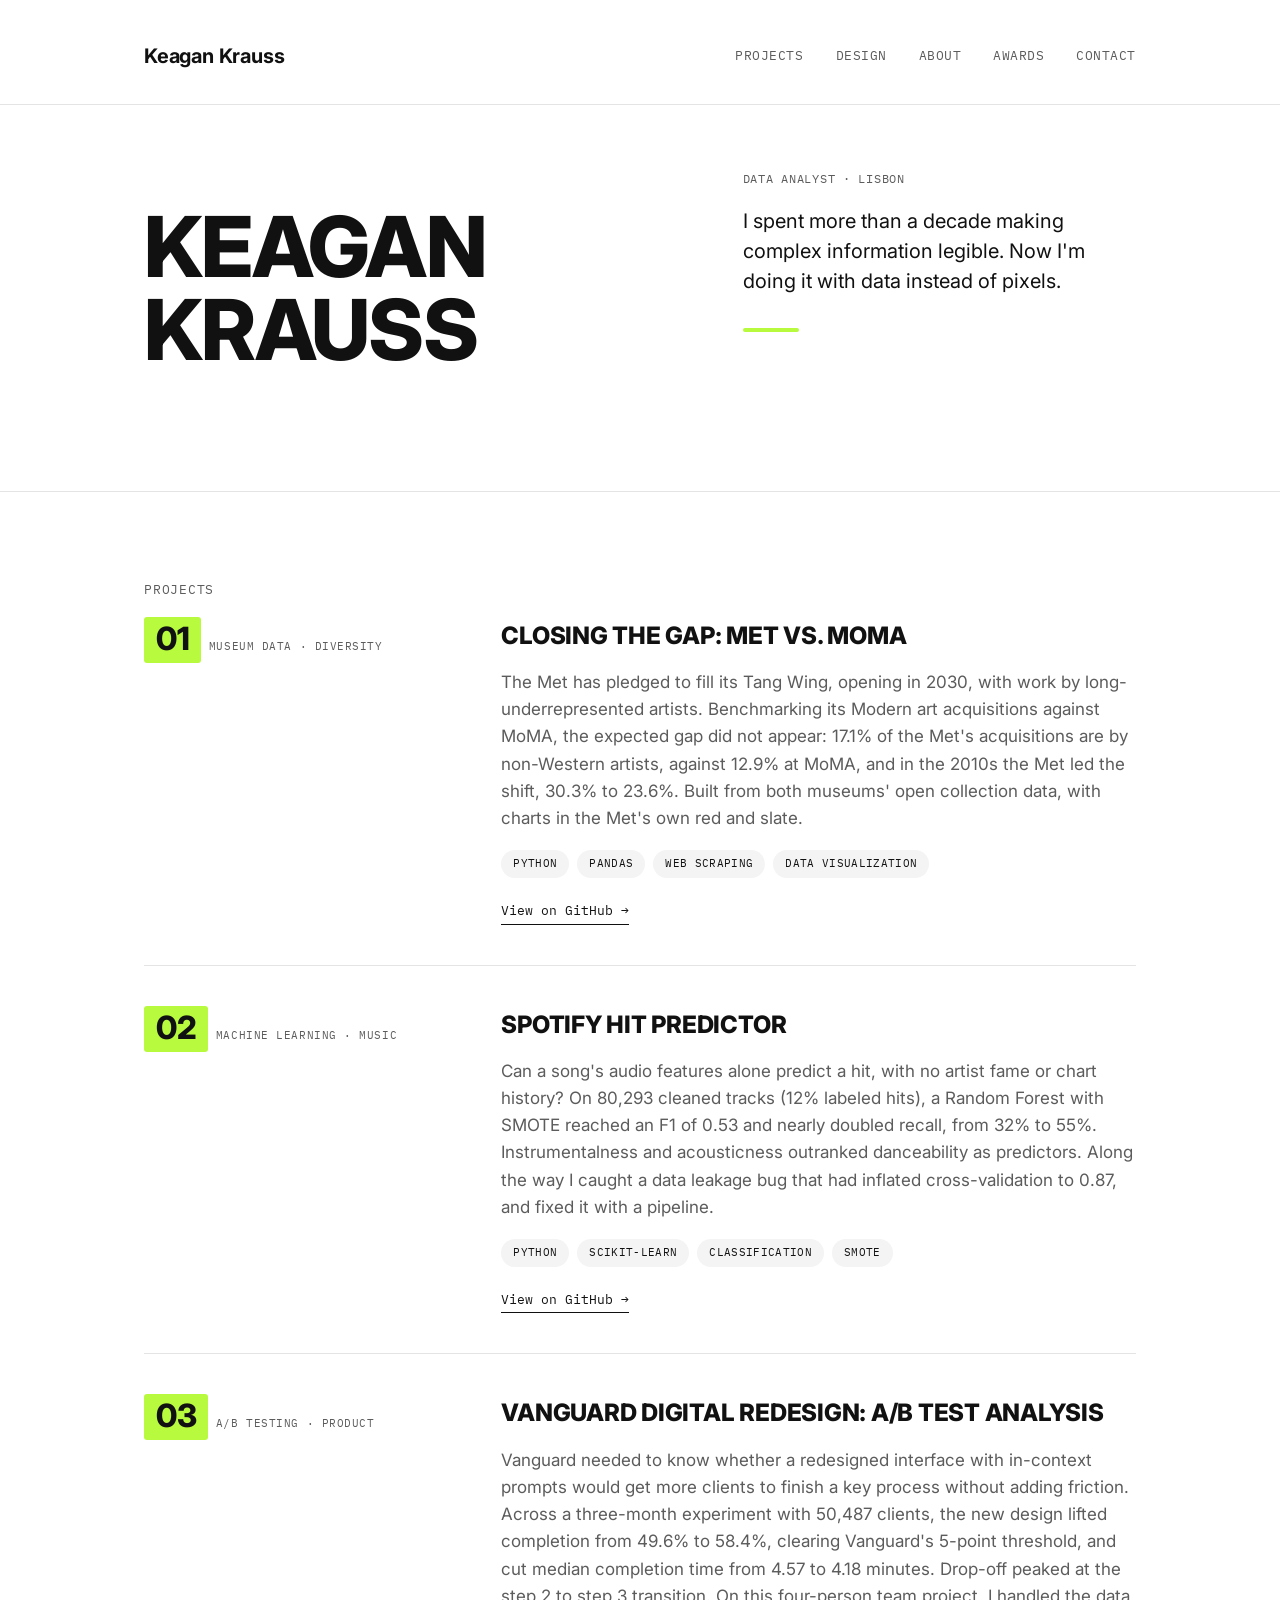
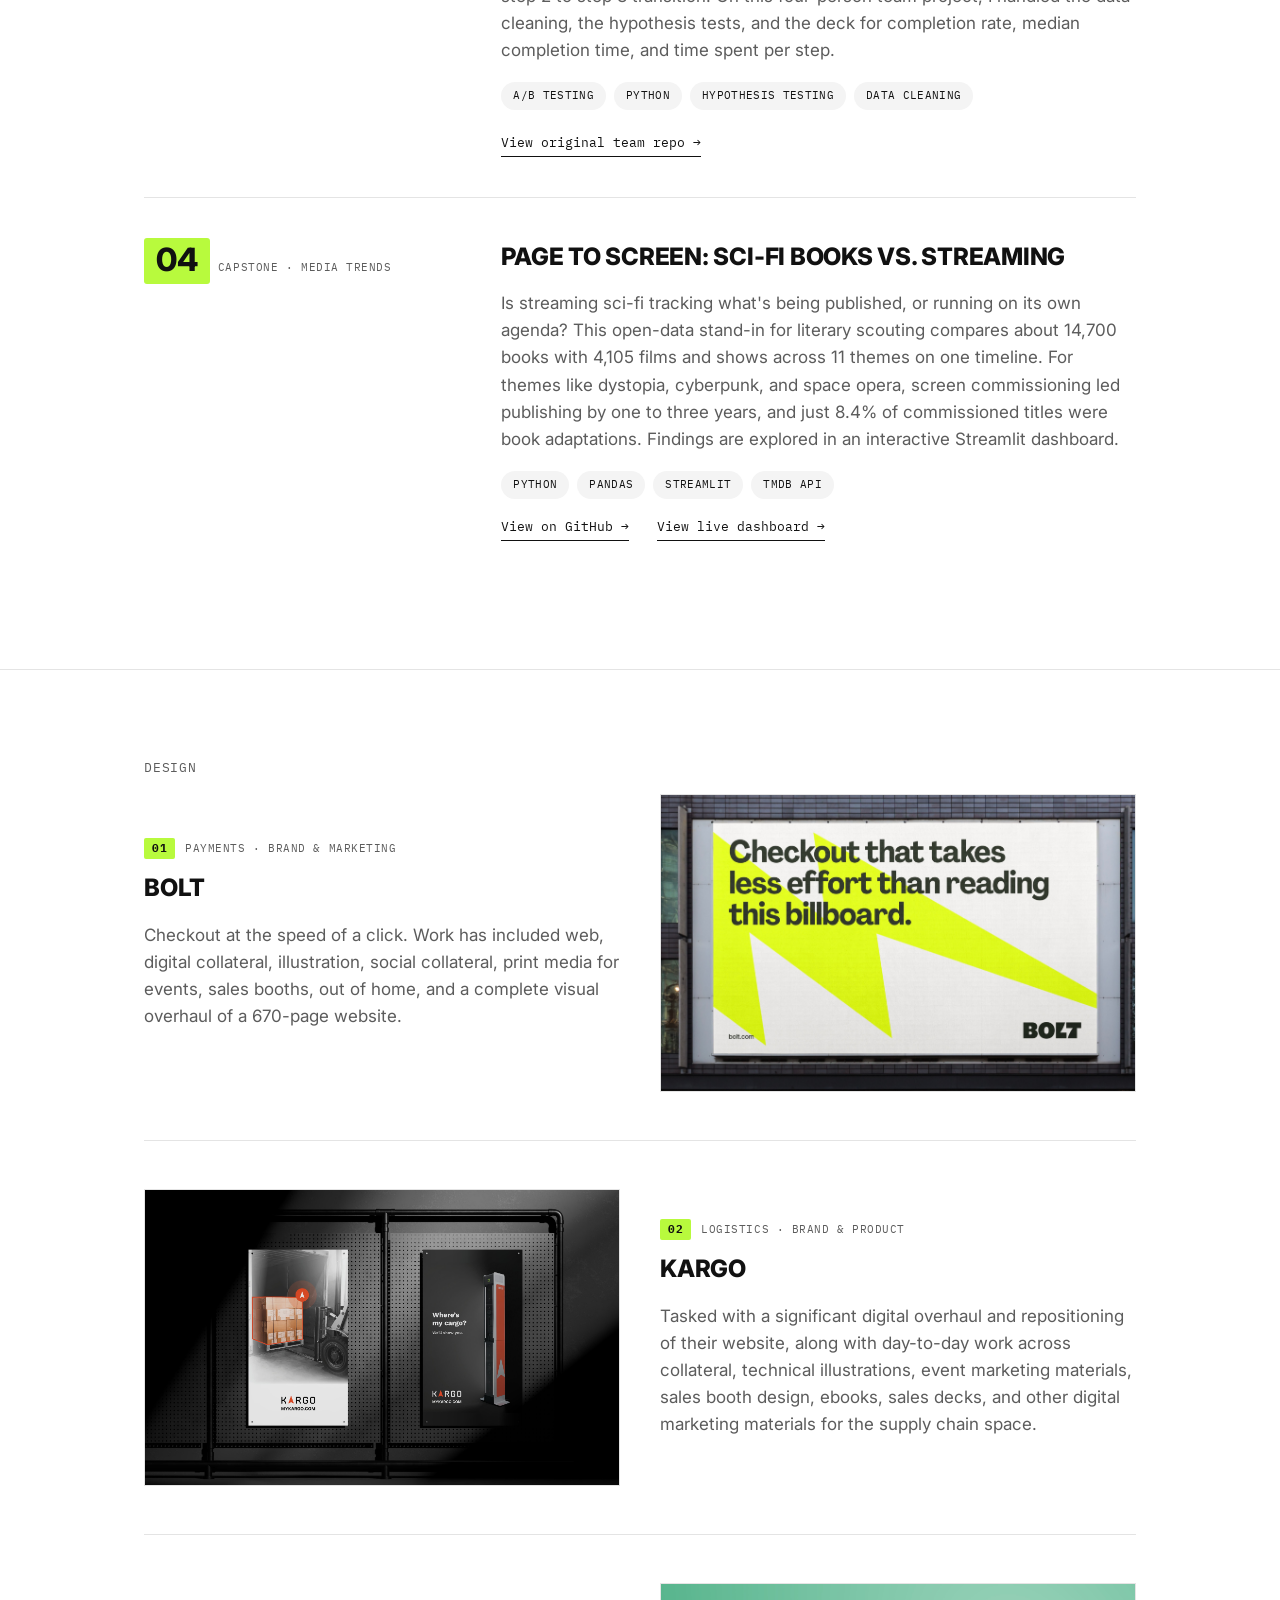
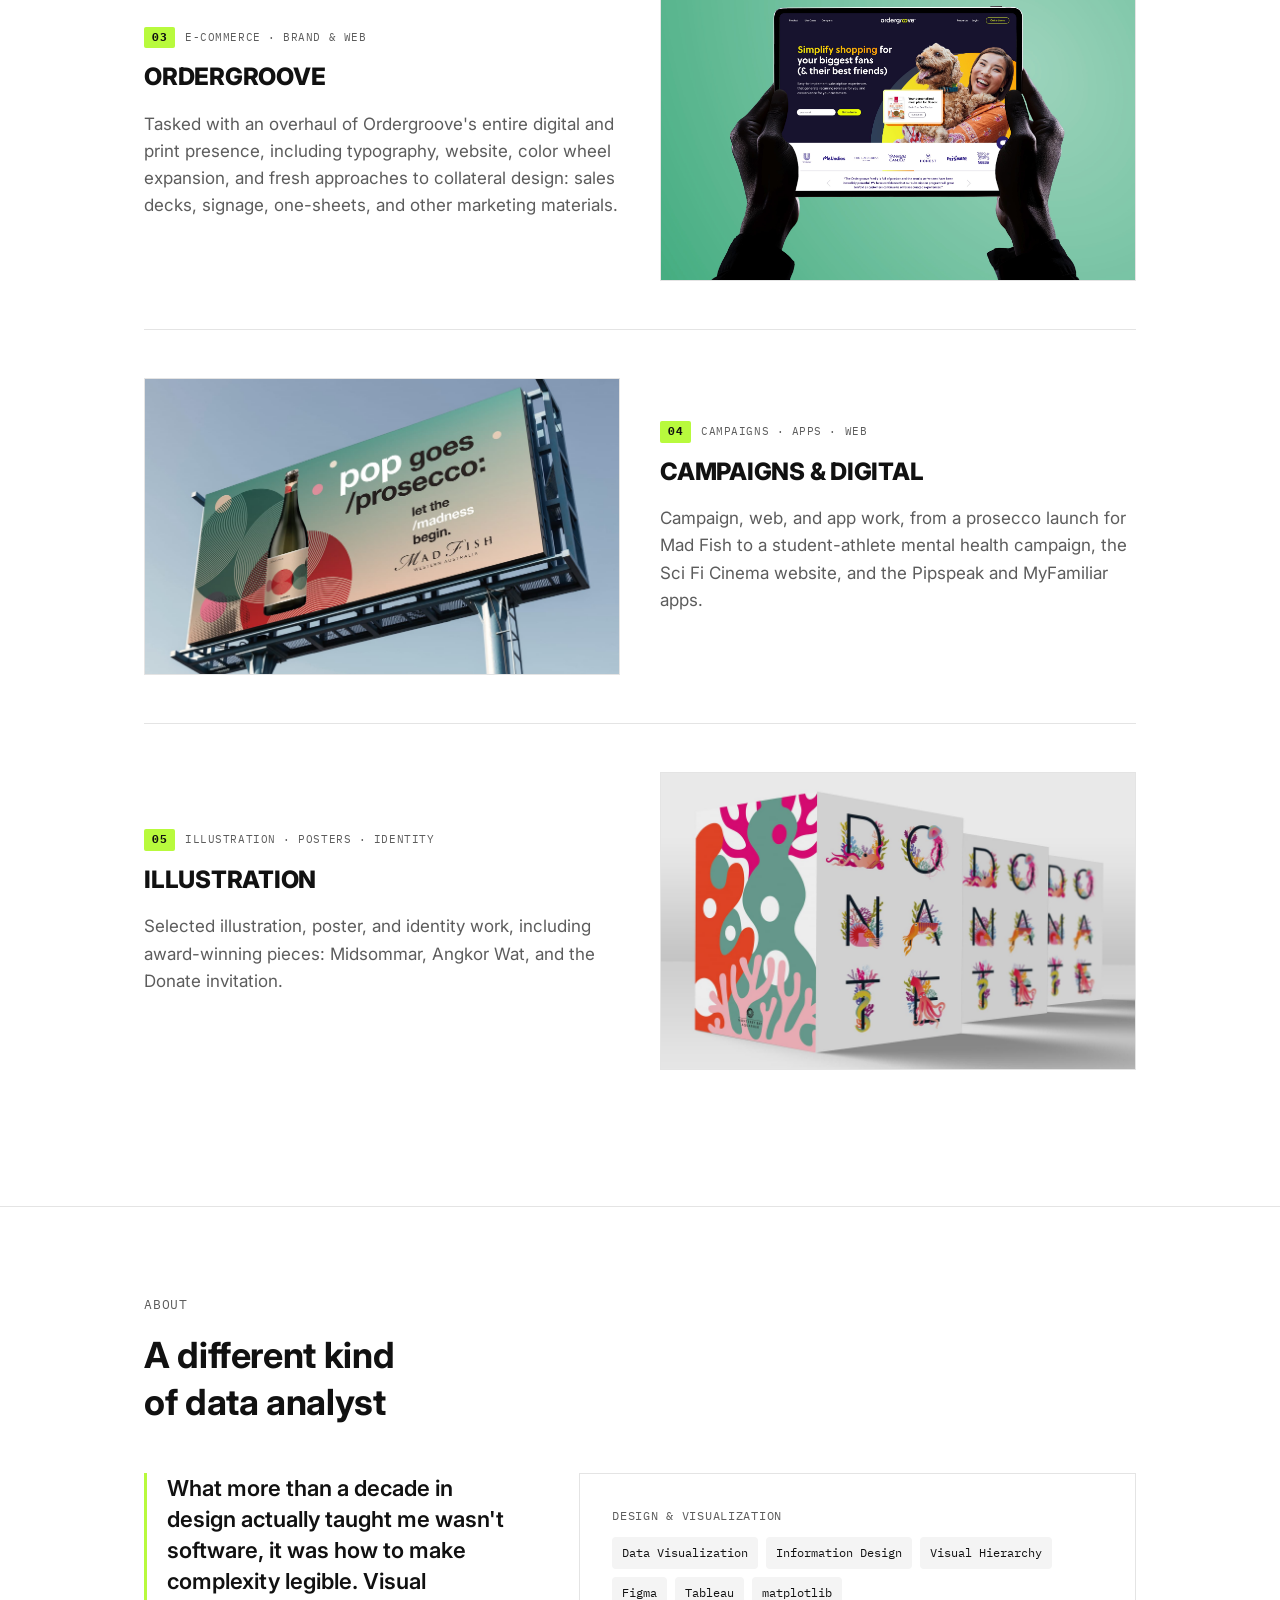
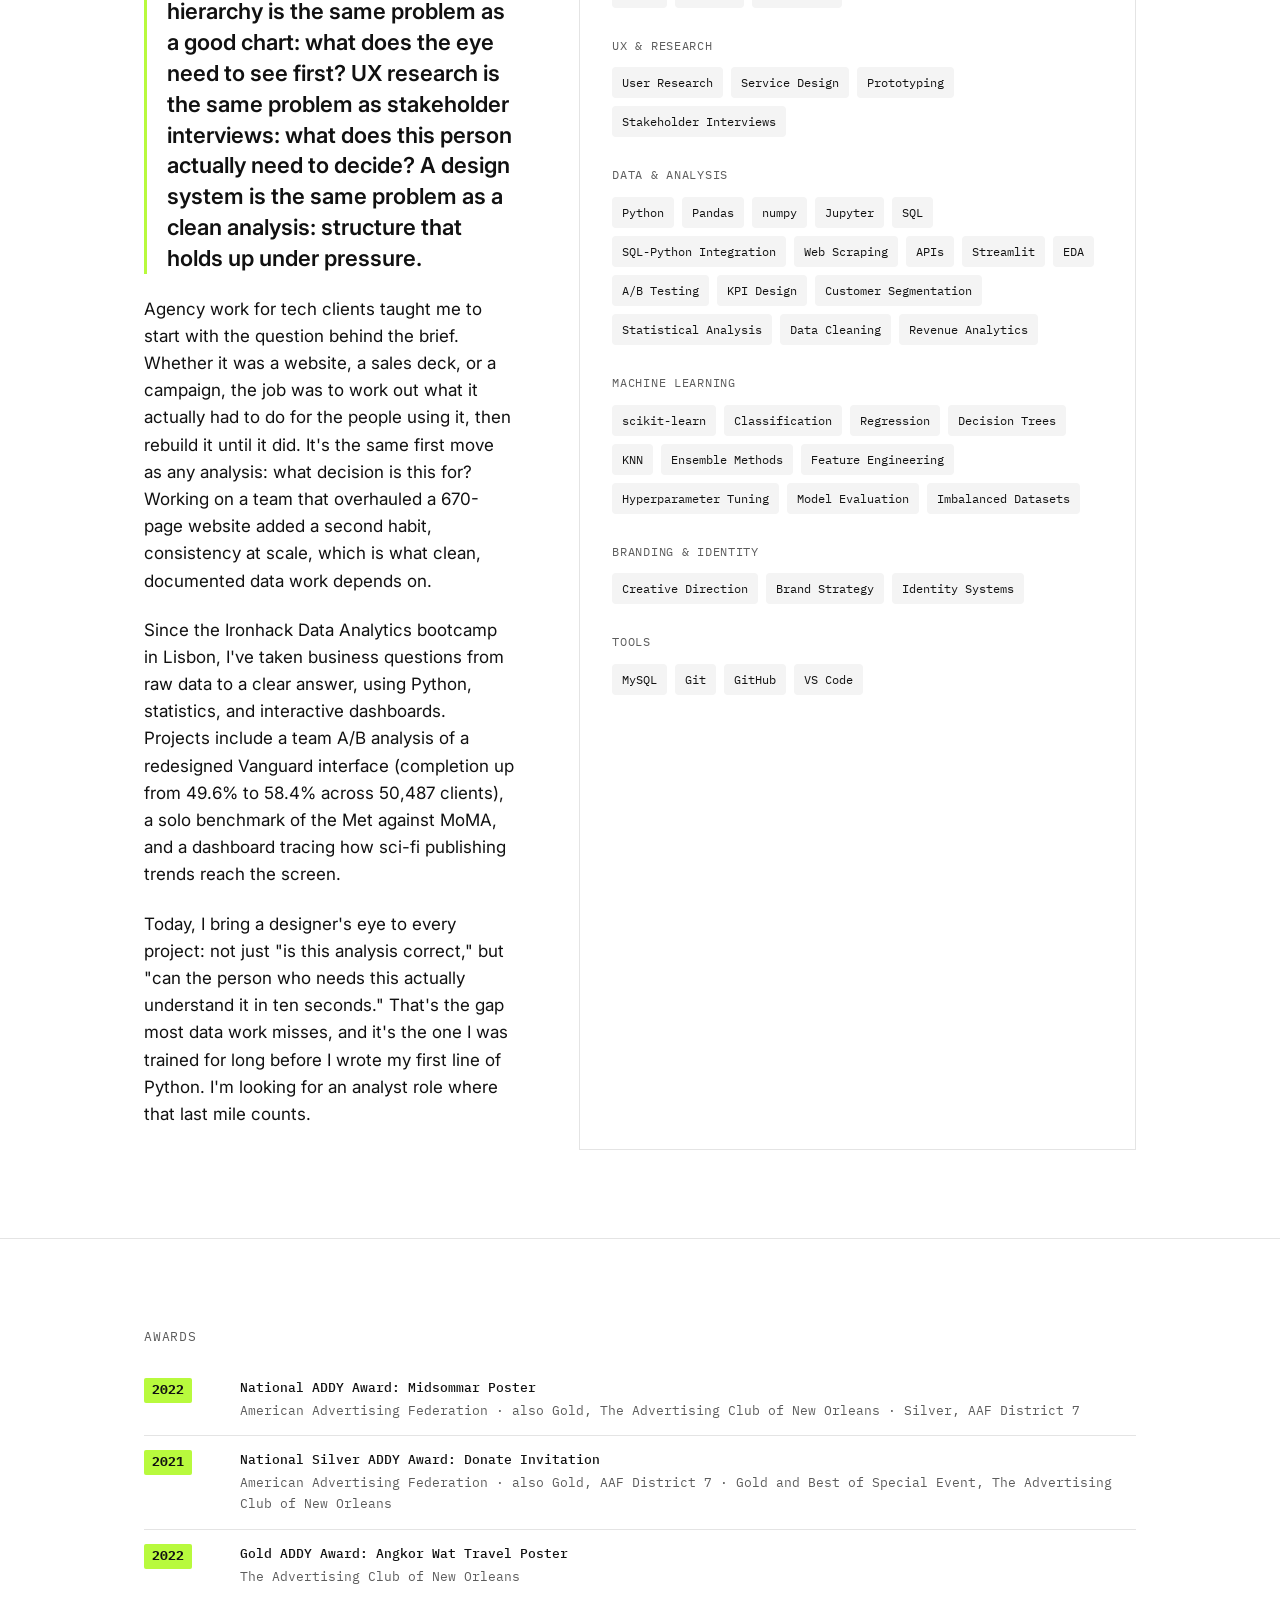
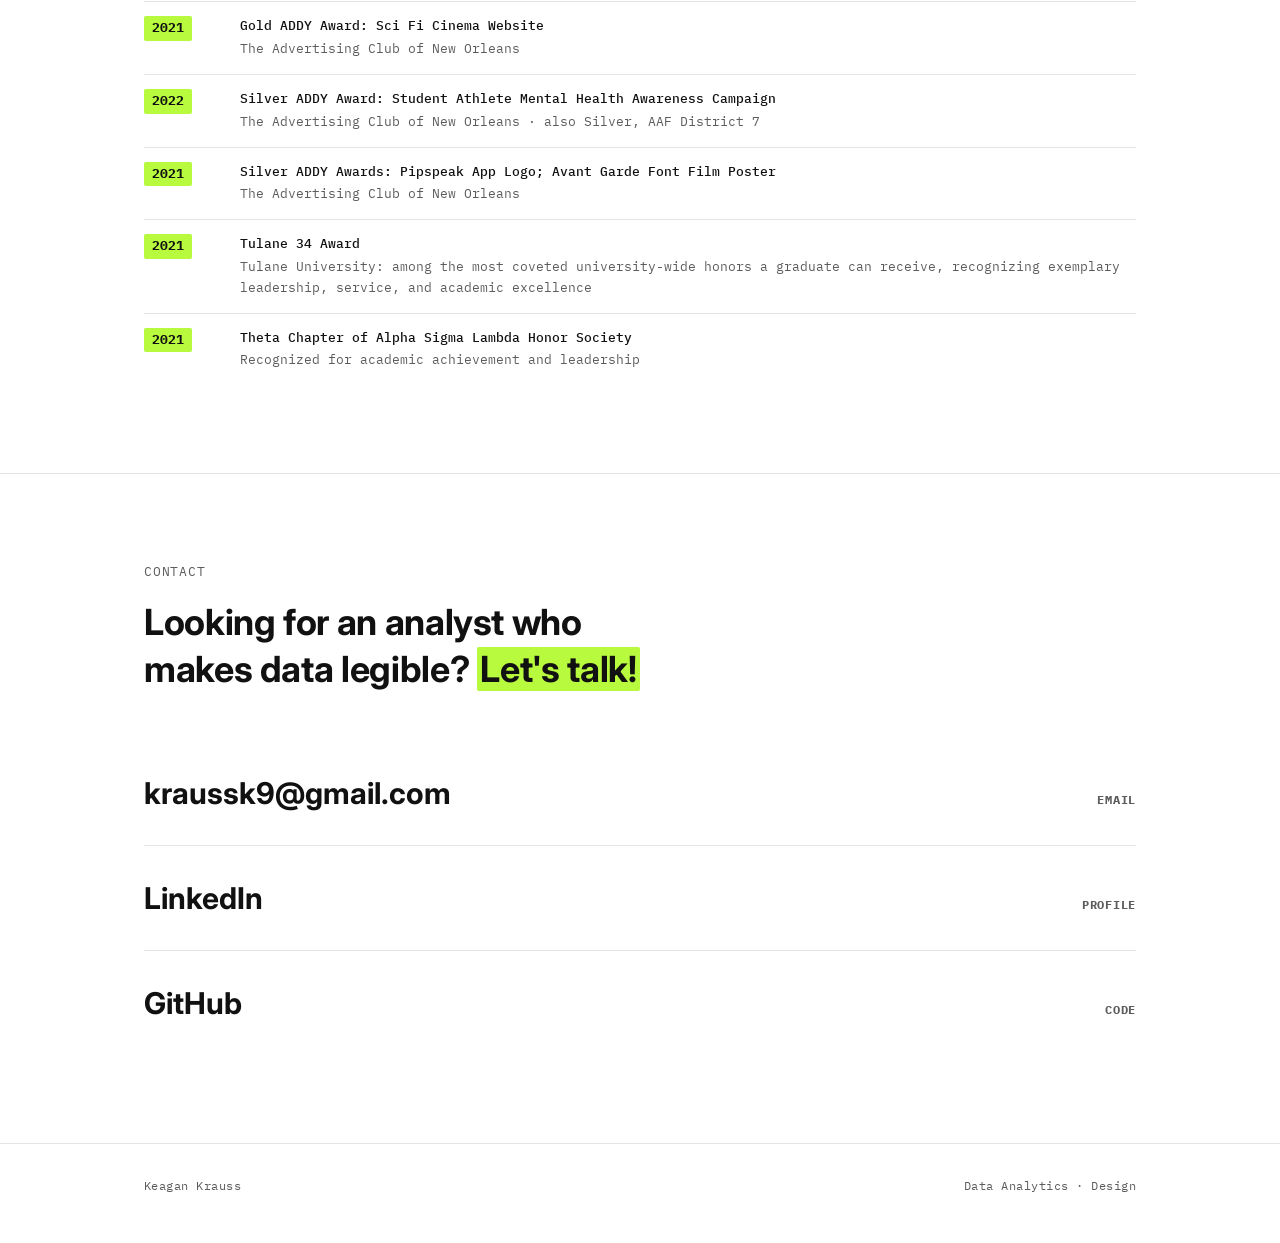
==== commit d67e78c3: "Align section labels with nav, add Awards to nav, fix anchor offset Co-Authored-By: Claude Opus 5.5 " ====
--- a/index.html
+++ b/index.html
@@ -19,6 +19,7 @@
       <a href="#projects">Projects</a>
       <a href="#design">Design</a>
       <a href="#about">About</a>
+      <a href="#awards">Awards</a>
       <a href="#contact">Contact</a>
     </nav>
   </div>
@@ -46,7 +47,7 @@
   <!-- ========== PROJECTS ========== -->
   <section id="projects">
     <div class="wrap">
-      <p class="section-eyebrow">Selected Work</p>
+      <p class="section-eyebrow">Projects</p>
 
       <div class="project-list">
 
@@ -149,7 +150,7 @@
   <!-- ========== DESIGN ========== -->
   <section id="design">
     <div class="wrap">
-      <p class="section-eyebrow">Design Work</p>
+      <p class="section-eyebrow">Design</p>
 
       <article class="design-card" data-project="bolt">
         <div class="media-frame">
@@ -359,10 +360,10 @@
     </div>
   </section>
 
-  <section>
+  <!-- ========== AWARDS ========== -->
+  <section id="awards">
     <div class="wrap">
-      <p class="section-eyebrow">Recognition</p>
-      <h2 class="section-title">Awards &amp; honors, 2021–2022</h2>
+      <p class="section-eyebrow">Awards</p>
       <ul class="recognition-list">
         <li>
           <span class="year">2022</span>
@@ -427,7 +428,7 @@
   <!-- ========== CONTACT ========== -->
   <section id="contact">
     <div class="wrap">
-      <p class="section-eyebrow">Get in touch</p>
+      <p class="section-eyebrow">Contact</p>
       <h2 class="section-title">Looking for an analyst who makes data legible? <span class="highlight">Let's talk!</span></h2>
       <ul class="contact-list">
         <li>
@@ -632,6 +633,15 @@
   const spySections = document.querySelectorAll("main section[id]");
   const navLinks = document.querySelectorAll(".site-nav a");
 
+  // Keep anchor jumps flush with the sticky header so the section's
+  // top border tucks behind the header's instead of doubling up.
+  const siteHeader = document.querySelector(".site-header");
+  function syncHeaderHeight() {
+    document.documentElement.style.setProperty("--header-h", siteHeader.offsetHeight + "px");
+  }
+  syncHeaderHeight();
+  window.addEventListener("resize", syncHeaderHeight);
+
   function setActiveNav(id) {
     navLinks.forEach((link) => {
       if (link.getAttribute("href") === "#" + id) {
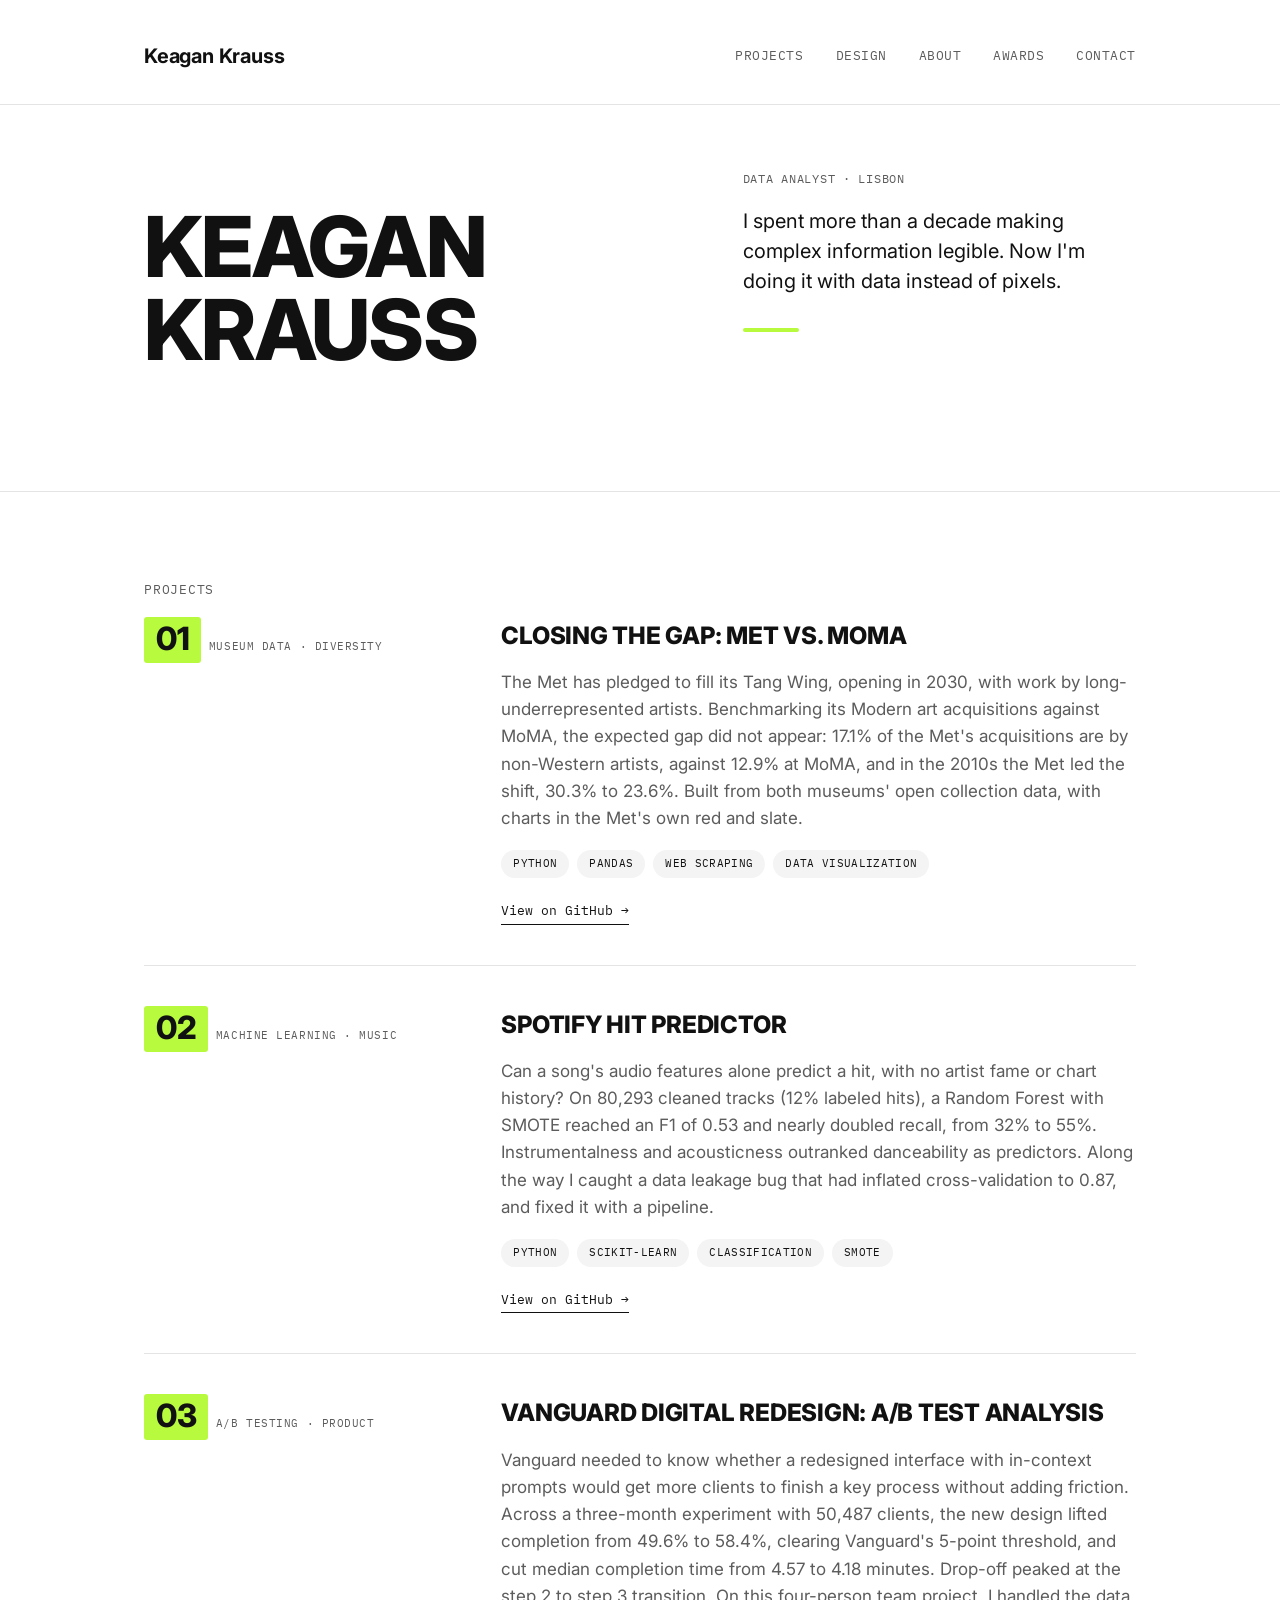
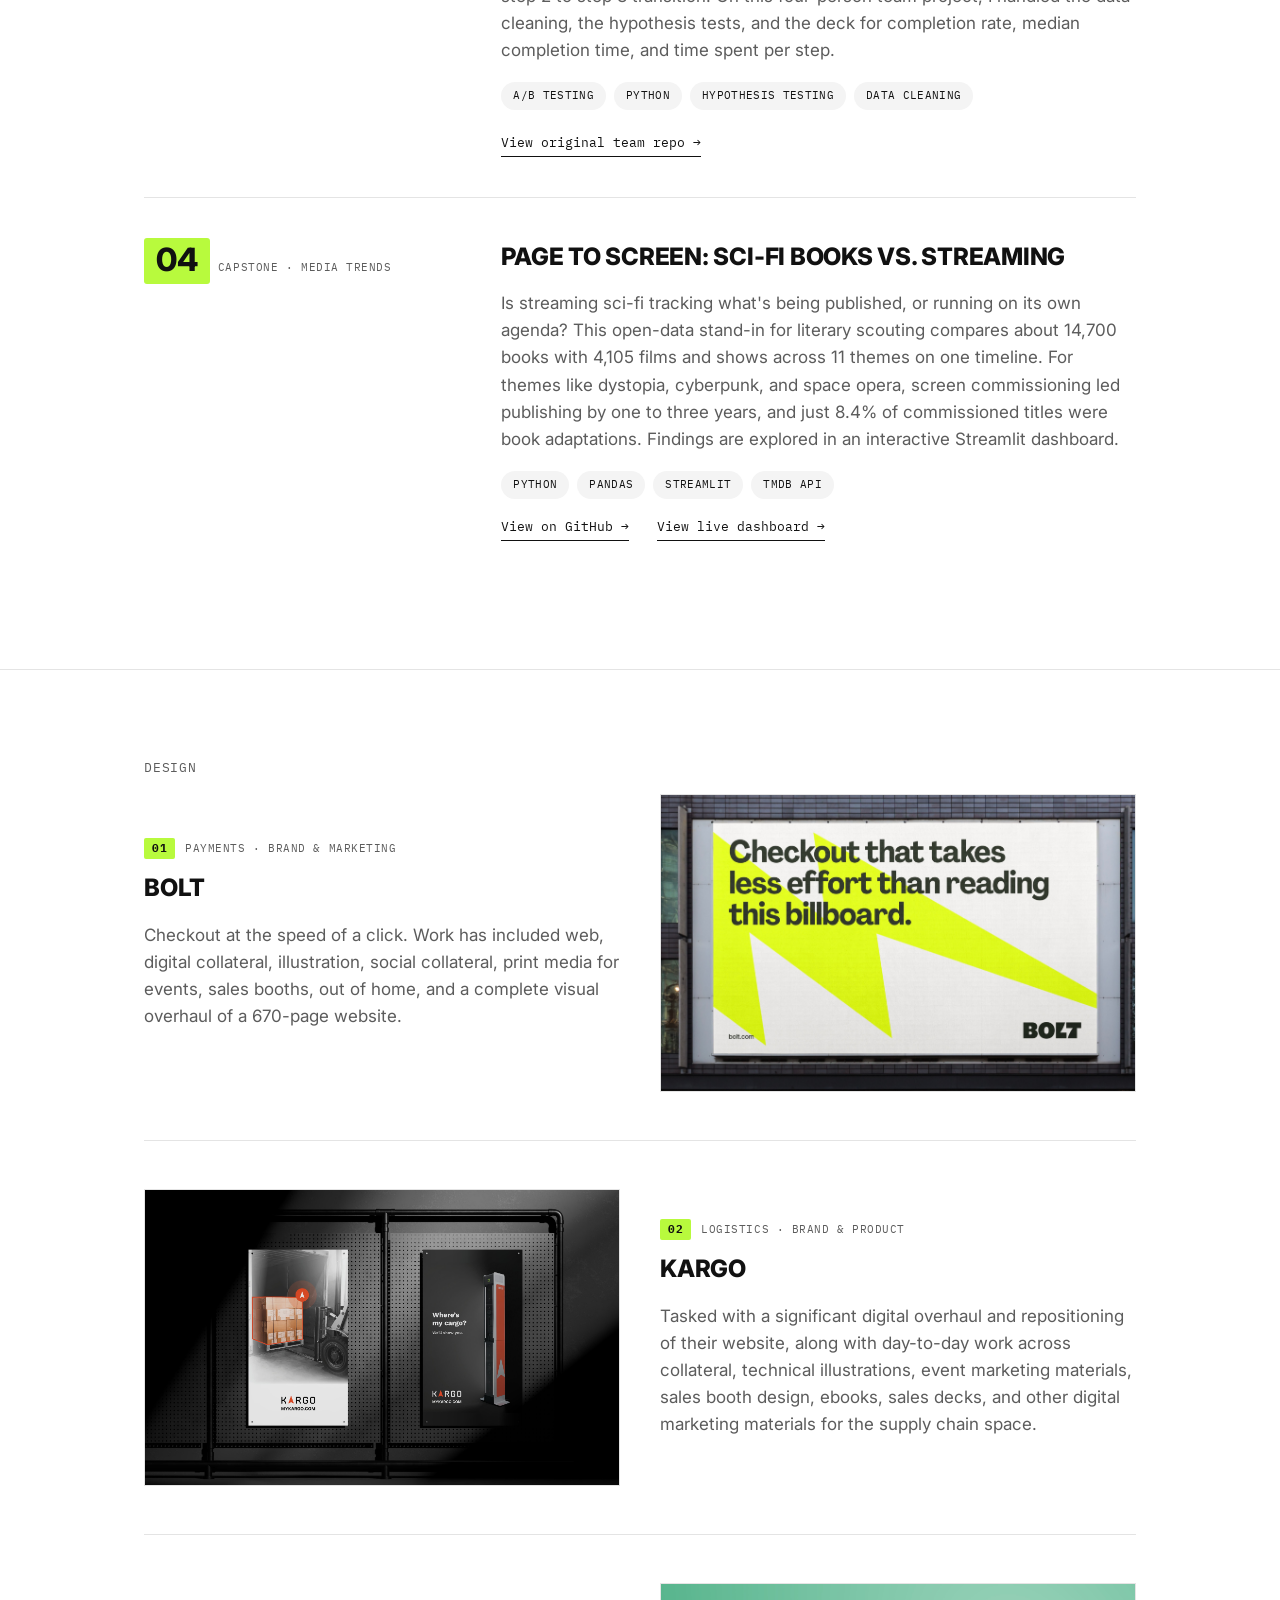
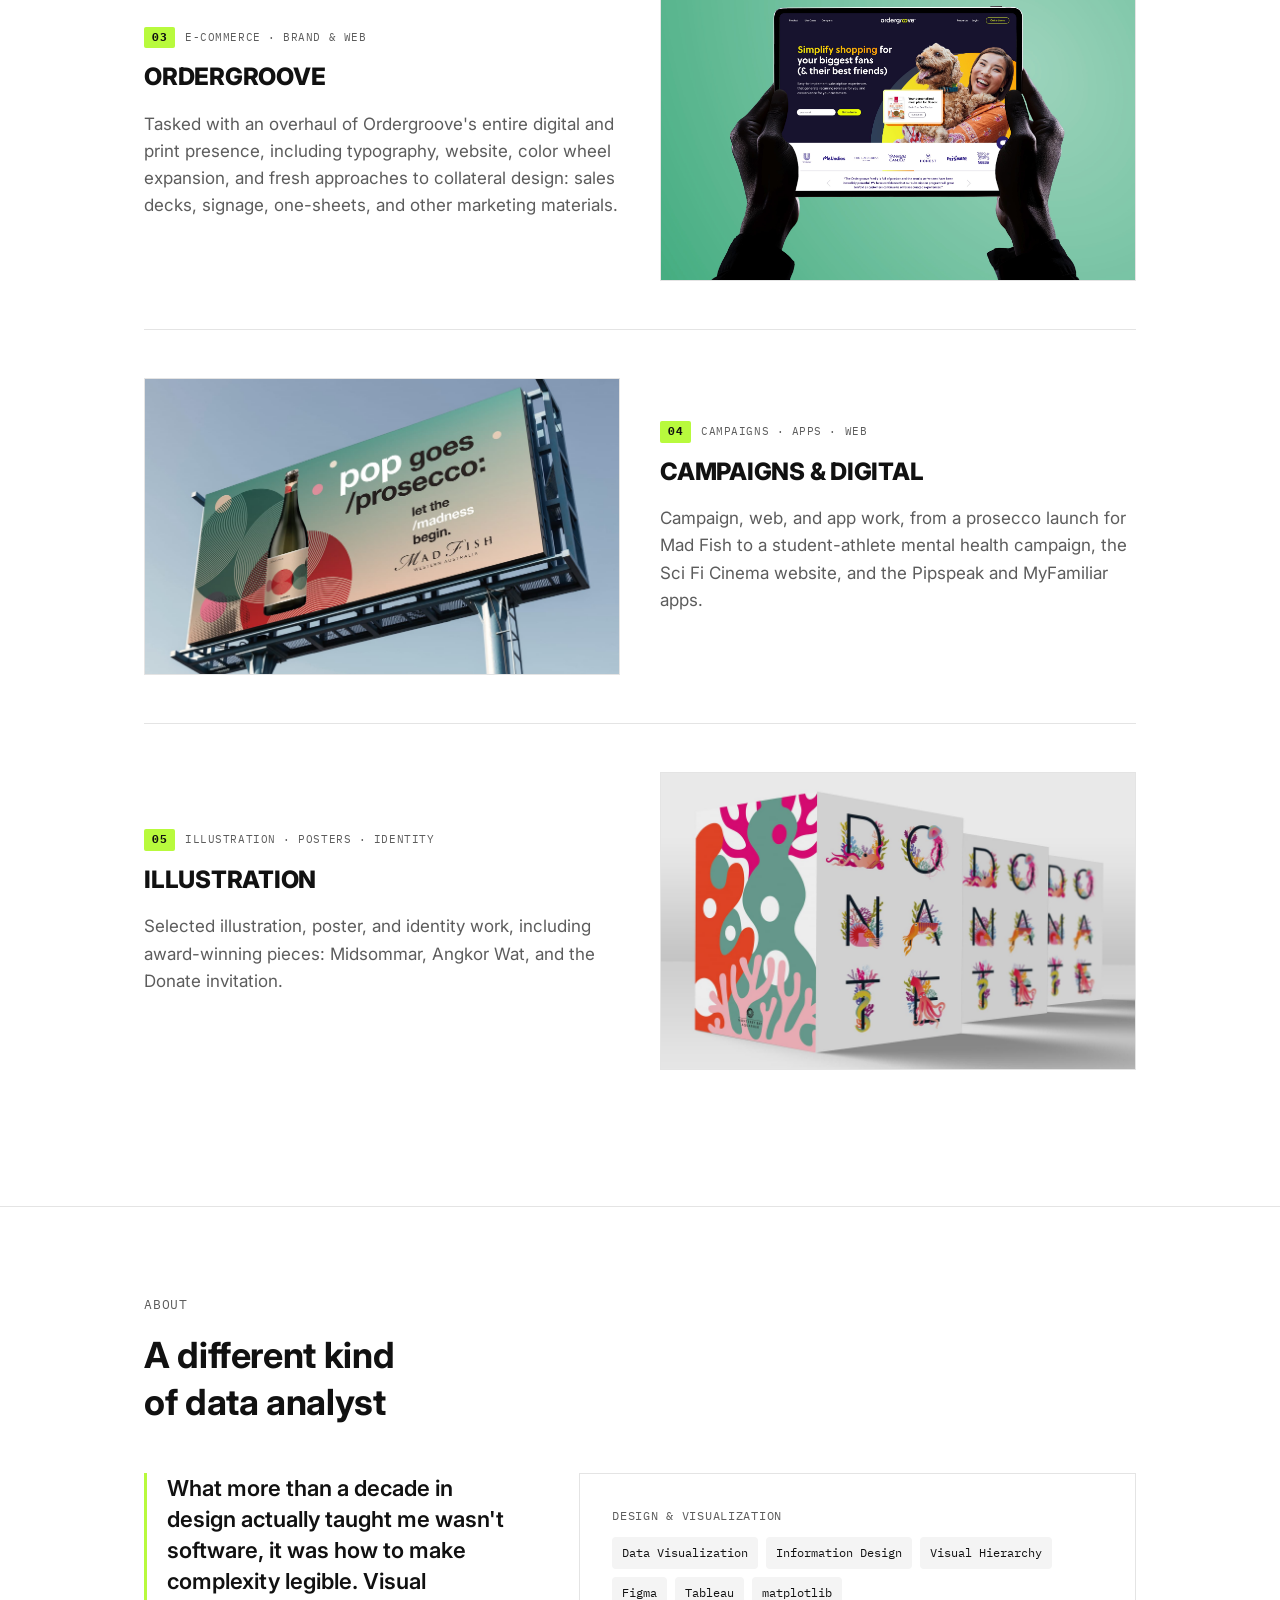
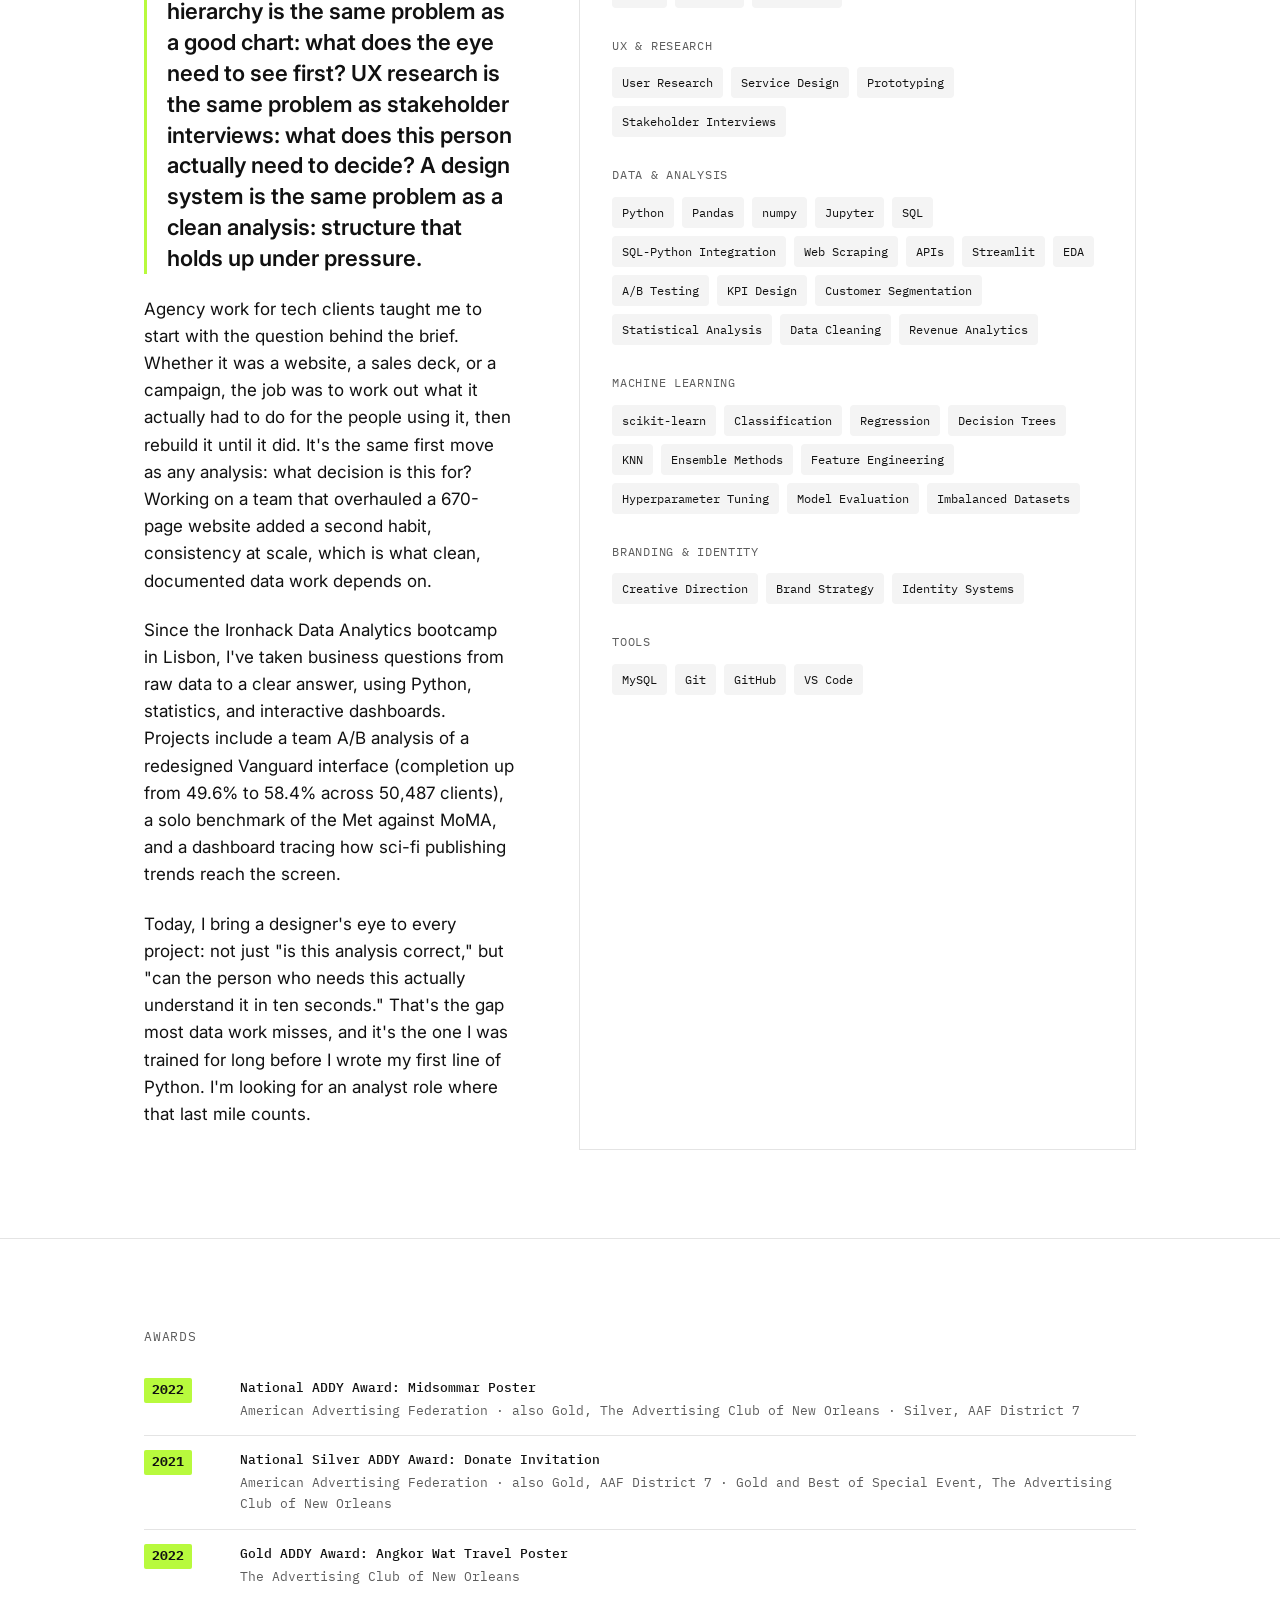
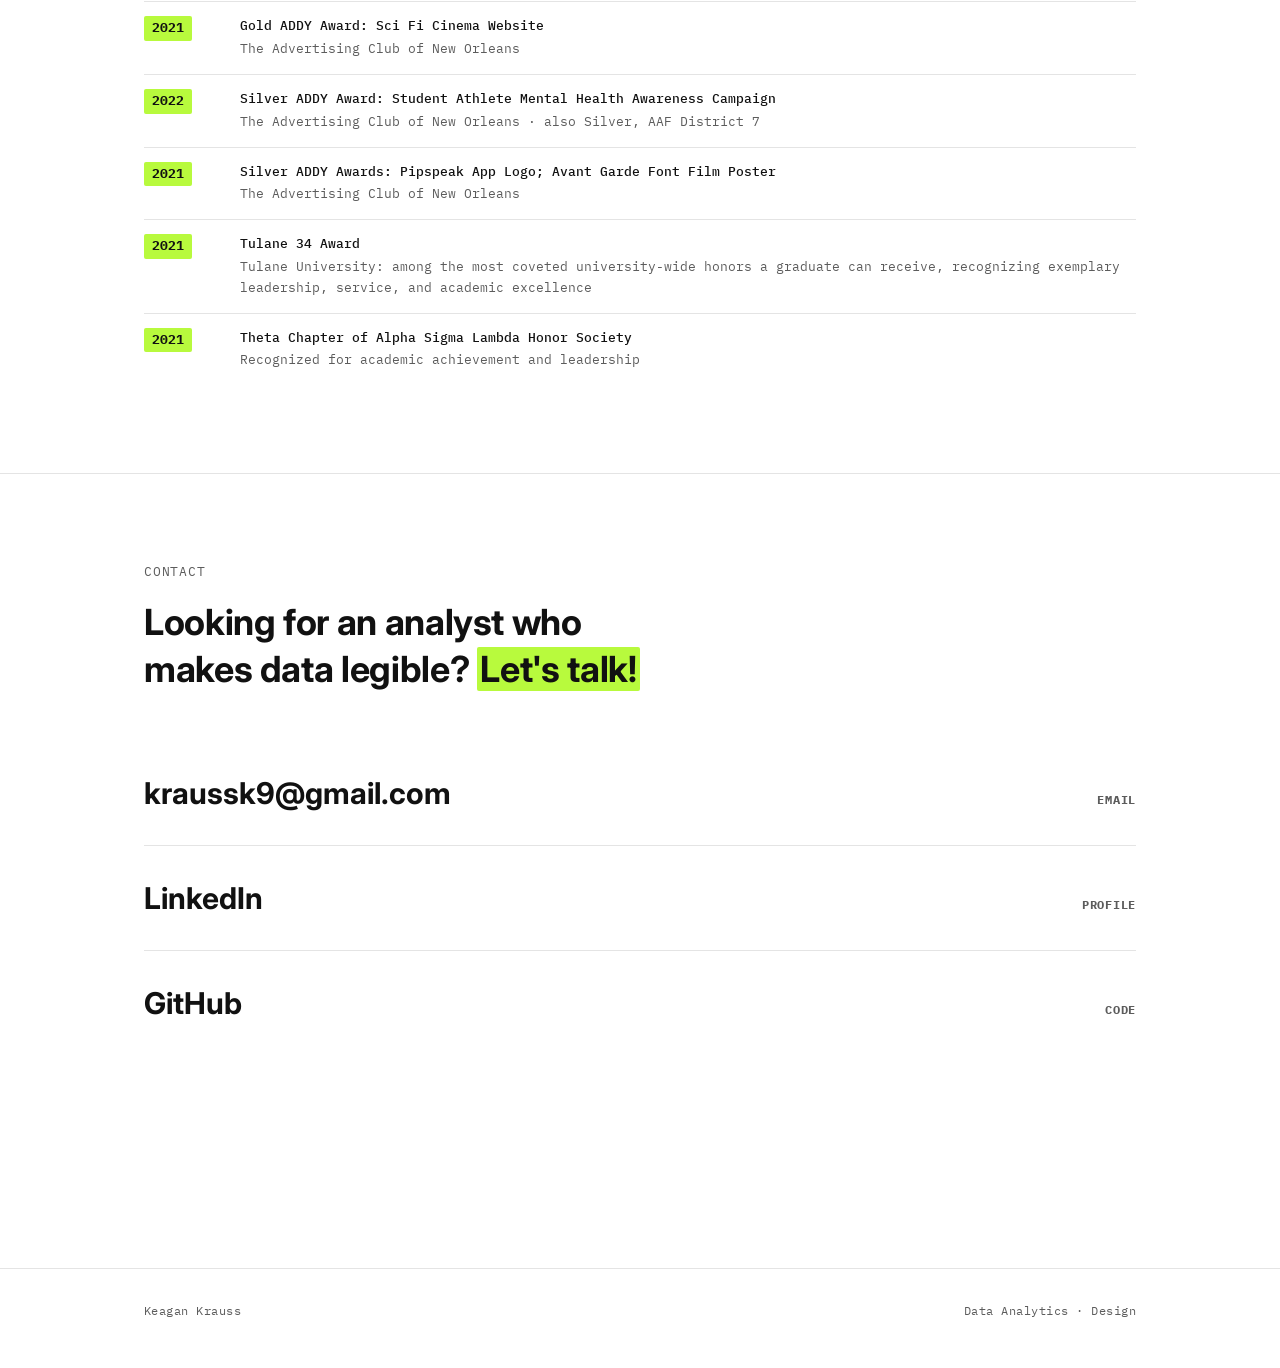
==== commit ab0cfeb7: "Fix doubled header line on Contact and nav highlight when jumping between sections Co-Authored-By: C" ====
--- a/index.html
+++ b/index.html
@@ -628,8 +628,7 @@
 
 <script>
   // ---- Scroll-spy: highlights the nav item for whichever section
-  // ---- is currently in view, with a rootMargin that accounts for
-  // ---- the sticky header height.
+  // ---- is currently sitting under the sticky header.
   const spySections = document.querySelectorAll("main section[id]");
   const navLinks = document.querySelectorAll(".site-nav a");
 
@@ -652,18 +651,31 @@
     });
   }
 
-  const spyObserver = new IntersectionObserver(
-    (entries) => {
-      entries.forEach((entry) => {
-        if (entry.isIntersecting) {
-          setActiveNav(entry.target.id);
-        }
-      });
-    },
-    { rootMargin: "-110px 0px -60% 0px", threshold: 0 }
-  );
-
-  spySections.forEach((section) => spyObserver.observe(section));
+  // The active section is the last one whose top has reached the
+  // bottom of the sticky header. At the very bottom of the page,
+  // the last section wins.
+  function updateActiveNav() {
+    const line = siteHeader.offsetHeight + 4;
+    let current = "";
+    spySections.forEach((section) => {
+      if (section.getBoundingClientRect().top <= line) current = section.id;
+    });
+    const atBottom = window.innerHeight + window.scrollY >= document.documentElement.scrollHeight - 2;
+    if (atBottom) current = spySections[spySections.length - 1].id;
+    setActiveNav(current);
+  }
+
+  let spyTicking = false;
+  window.addEventListener("scroll", () => {
+    if (spyTicking) return;
+    spyTicking = true;
+    requestAnimationFrame(() => {
+      updateActiveNav();
+      spyTicking = false;
+    });
+  }, { passive: true });
+  window.addEventListener("resize", updateActiveNav);
+  updateActiveNav();
 </script>
 
 </body>
--- a/css/style.css
+++ b/css/style.css
@@ -668,6 +668,13 @@
   scroll-margin-top: calc(var(--header-h, 105px) - 1px);
 }
 
+/* Contact is the last and shortest section. Without this, tall screens
+   run out of page before Contact reaches the header, leaving a gap
+   (a doubled line) and confusing the nav highlight. */
+#contact {
+  min-height: calc(100vh - var(--header-h, 105px));
+}
+
 /* ---------- Design cards as clickable triggers ---------- */
 
 .design-card {
